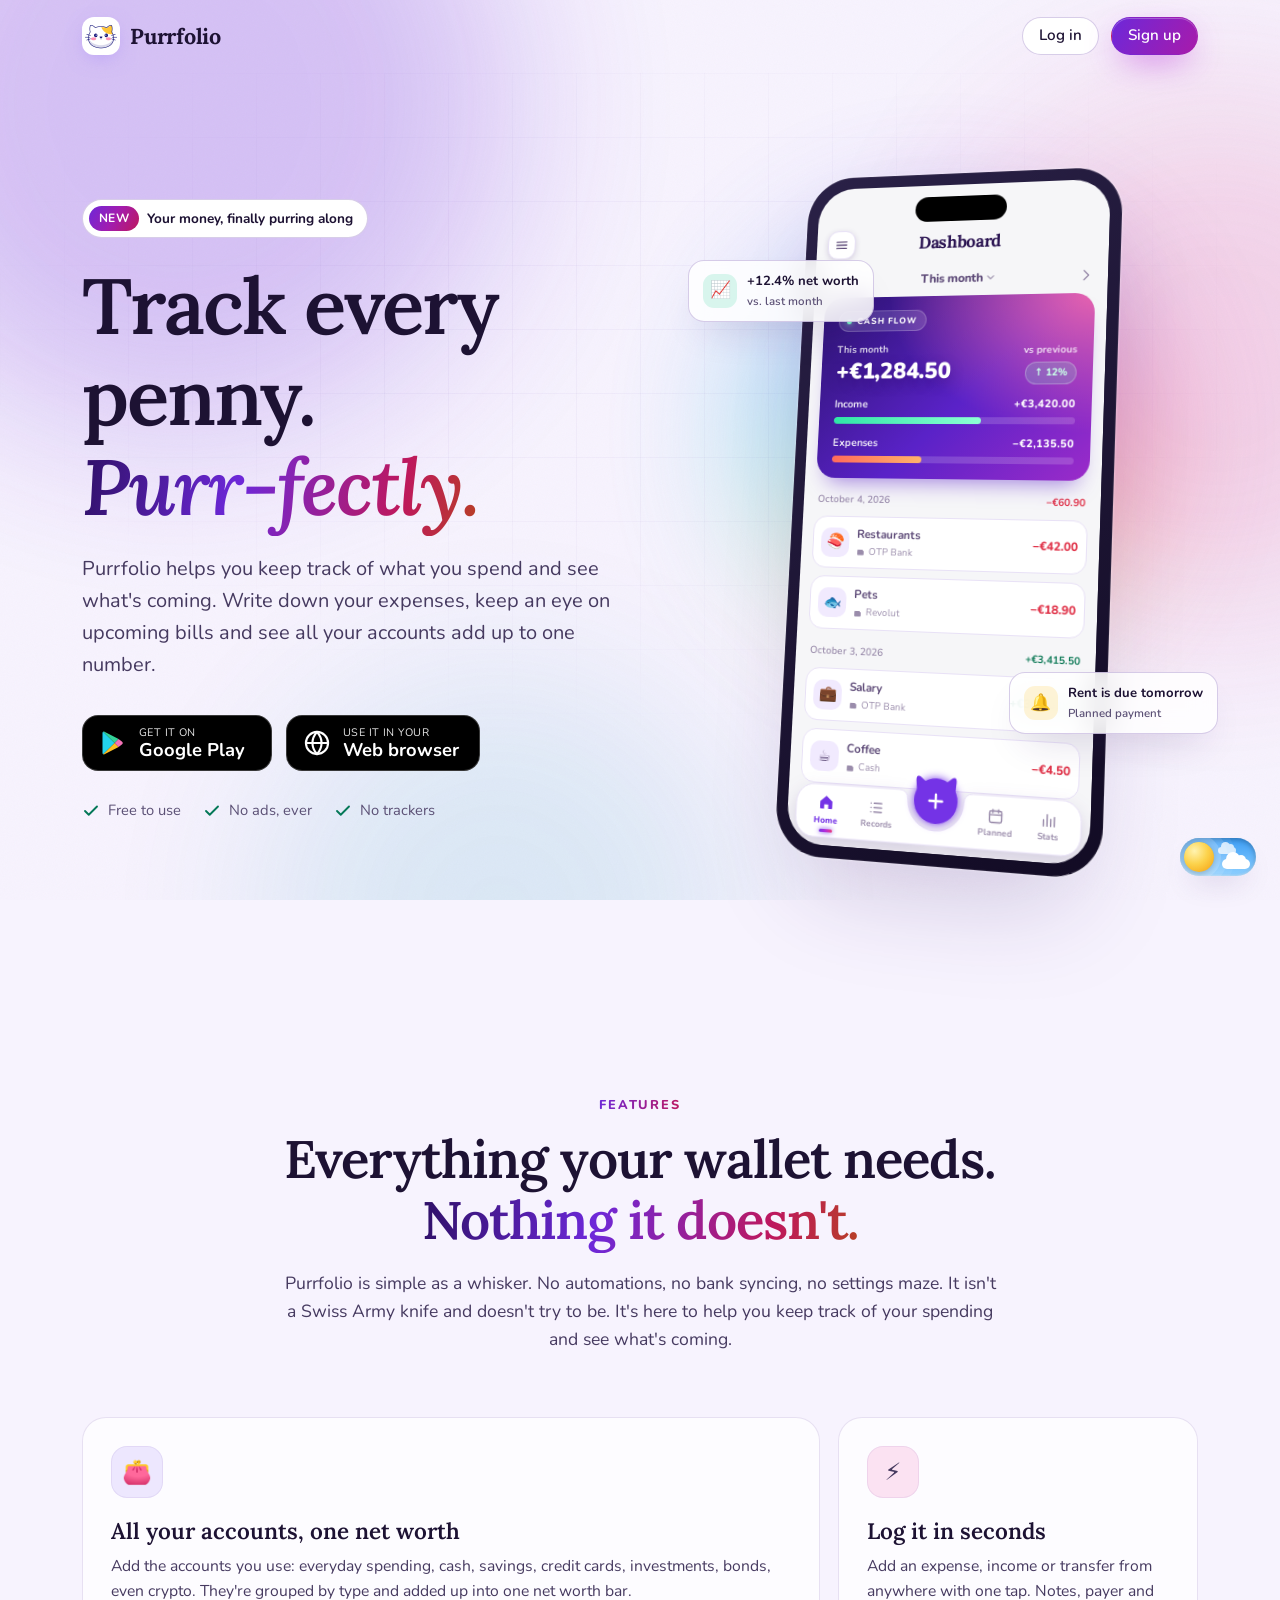
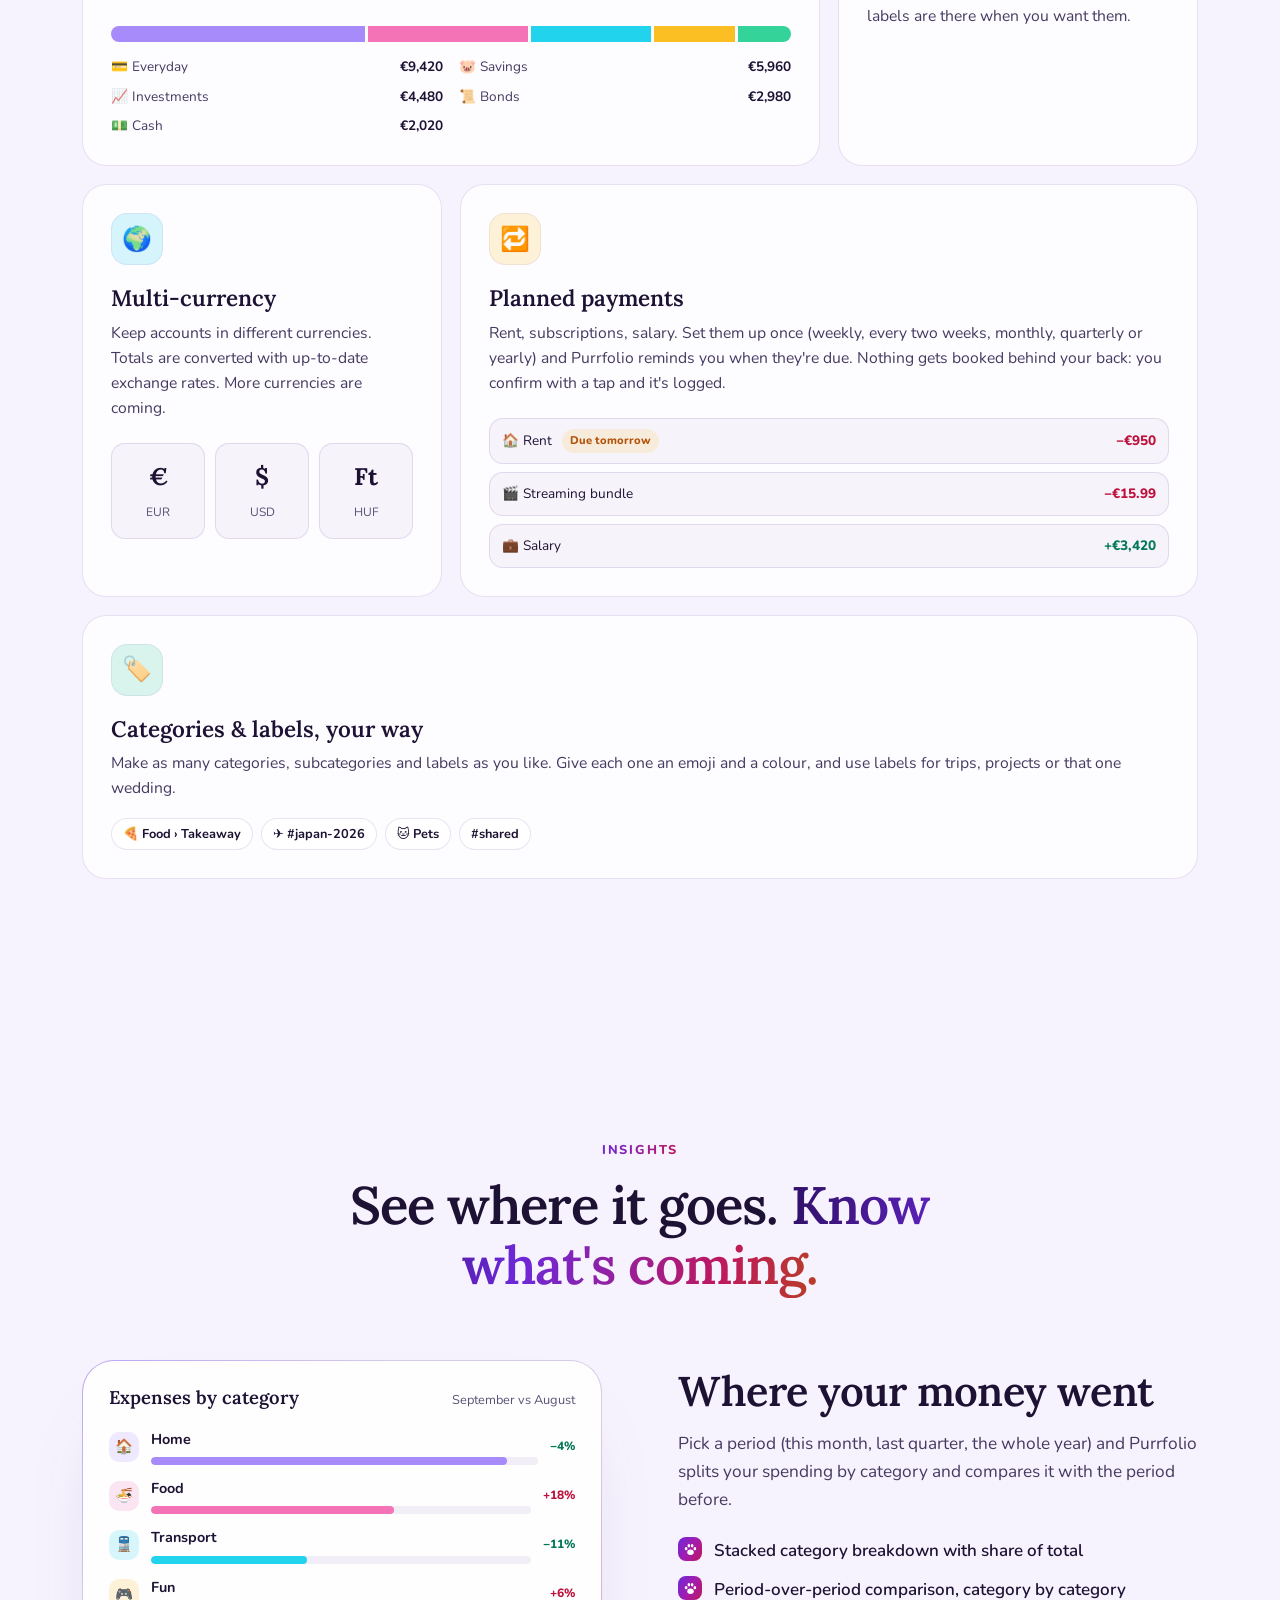
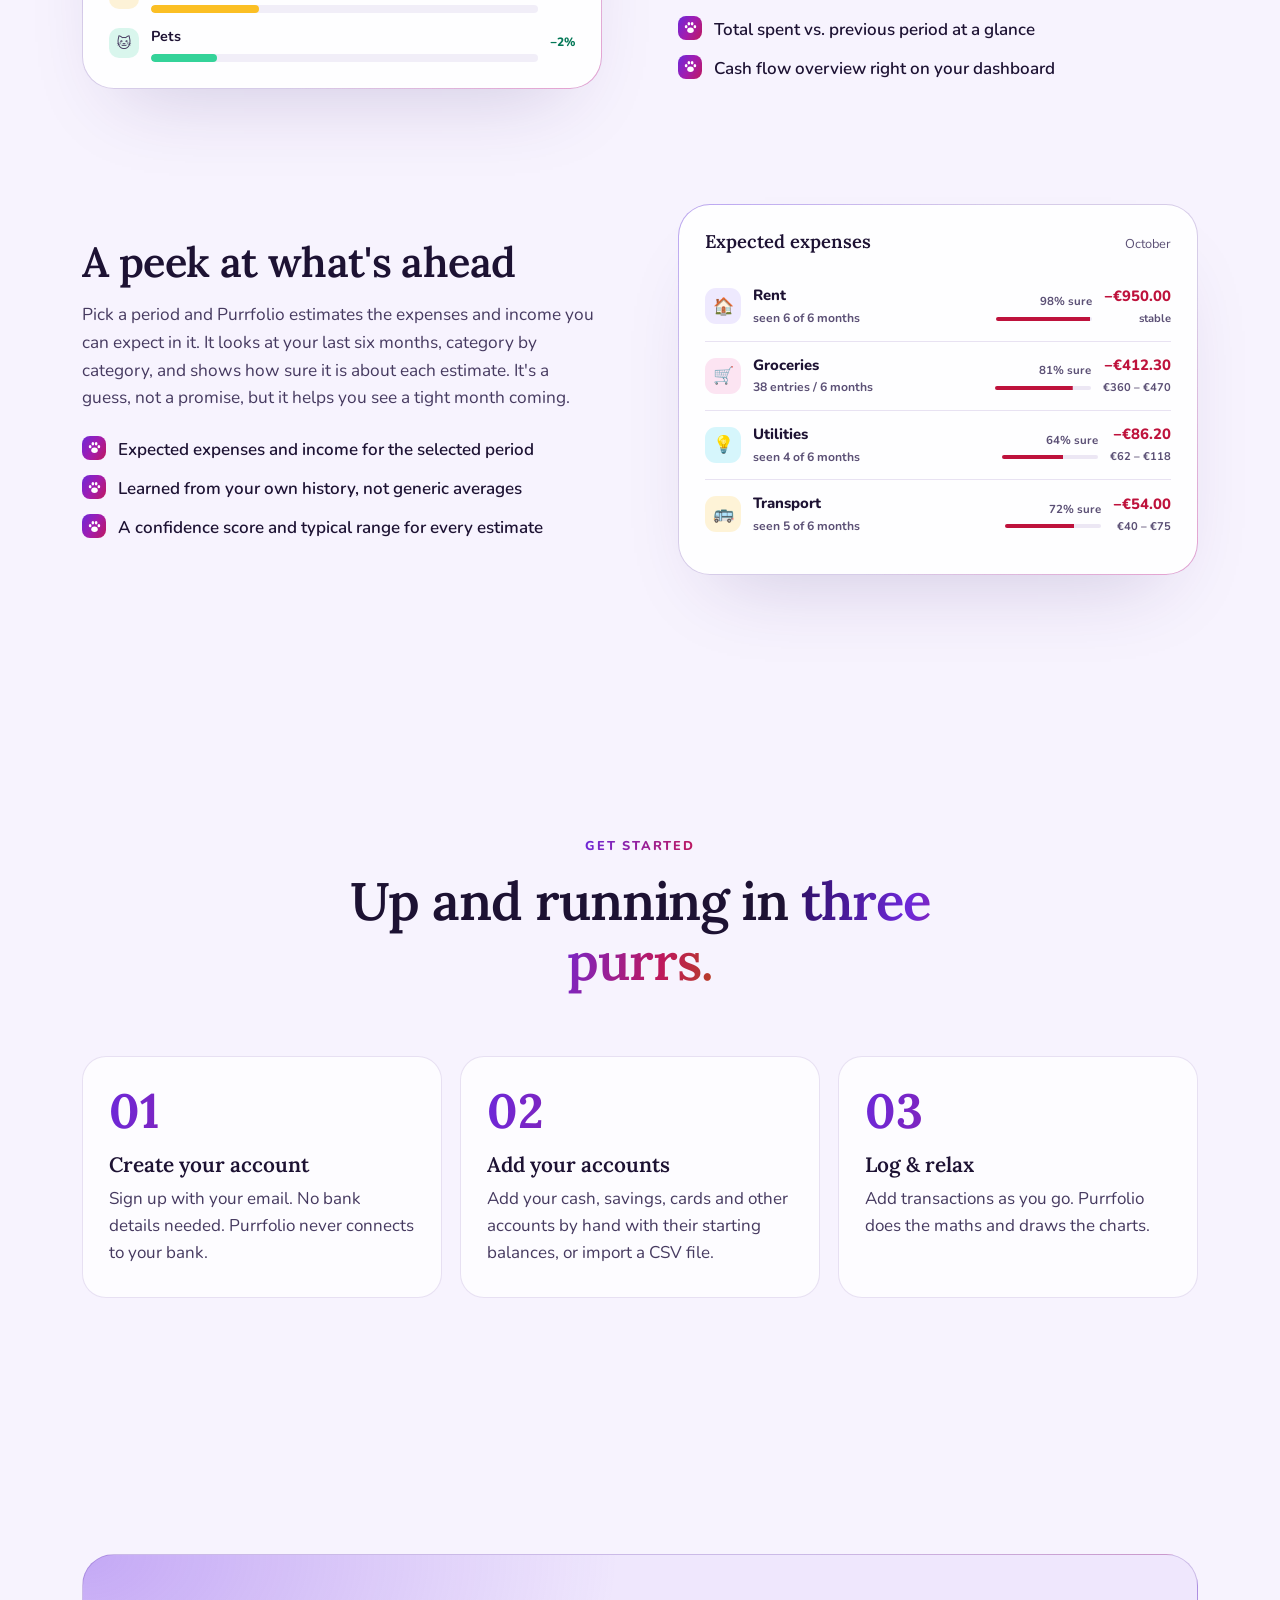
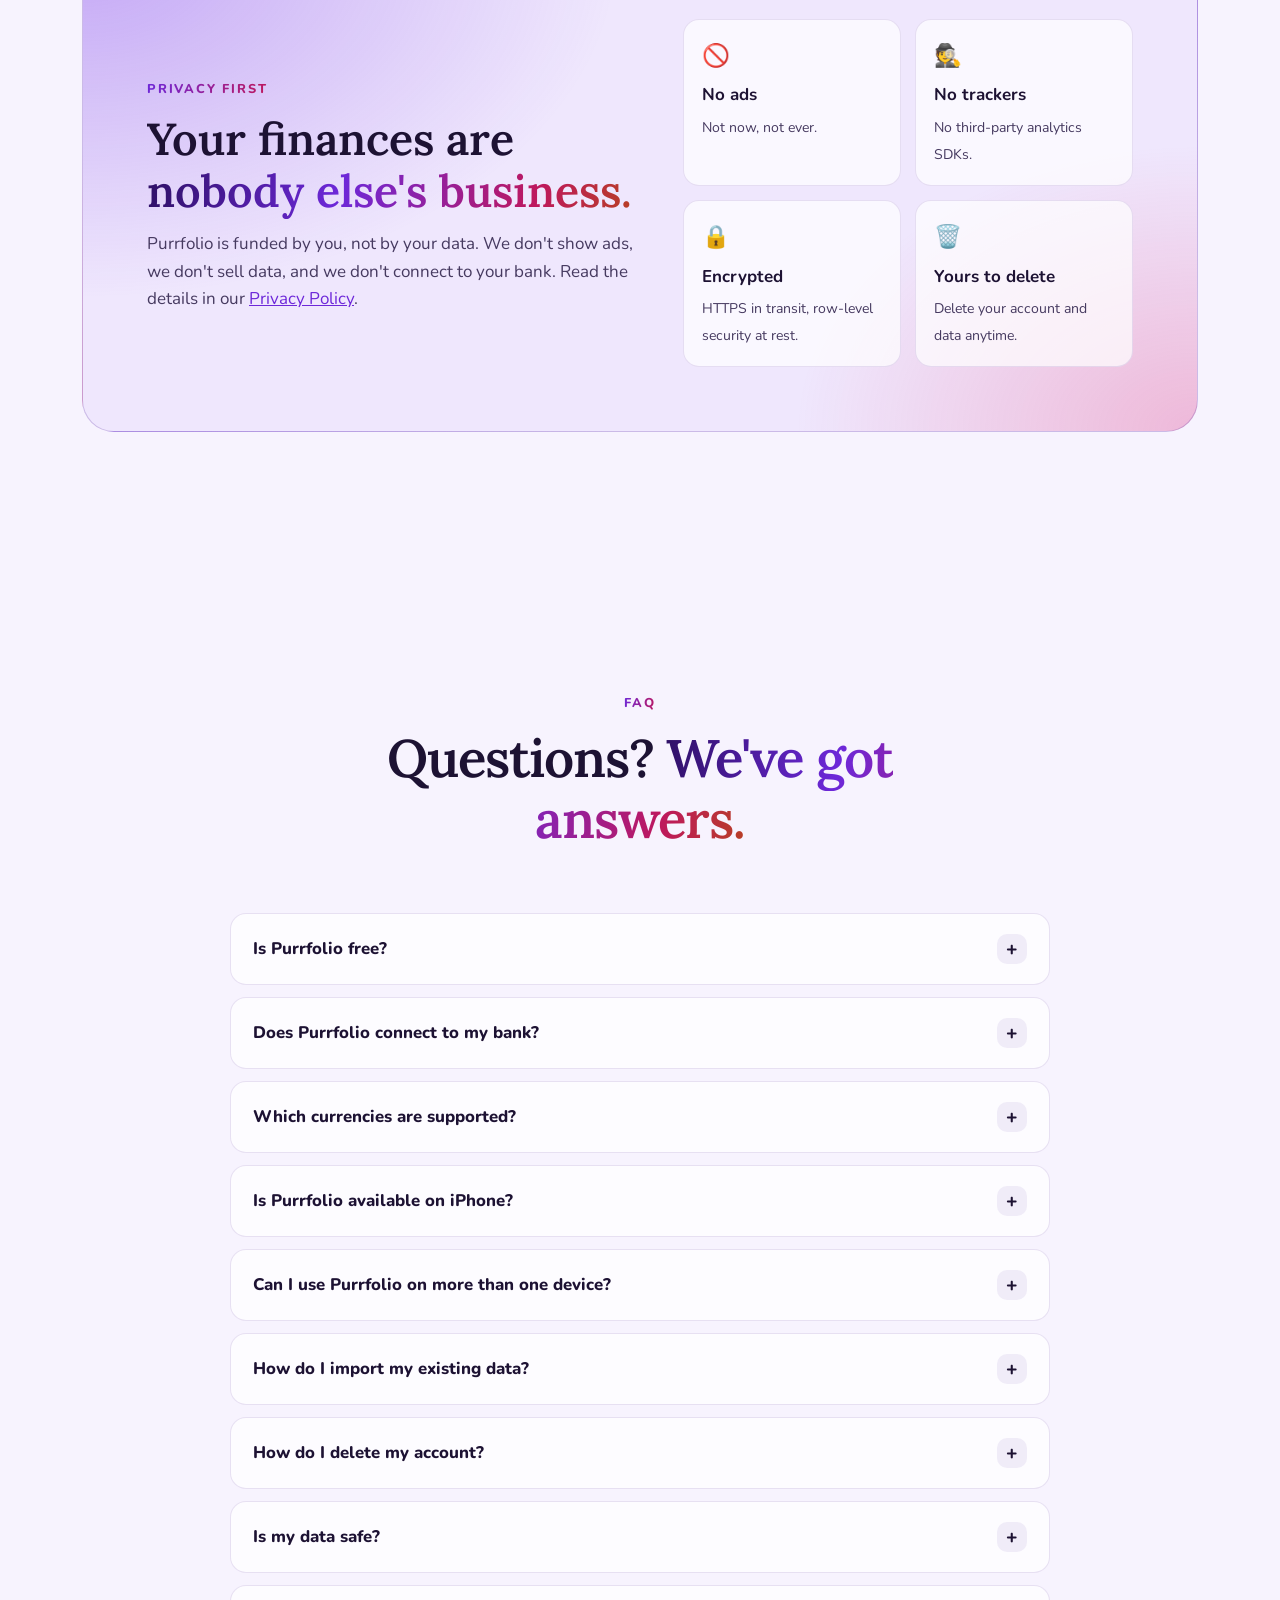
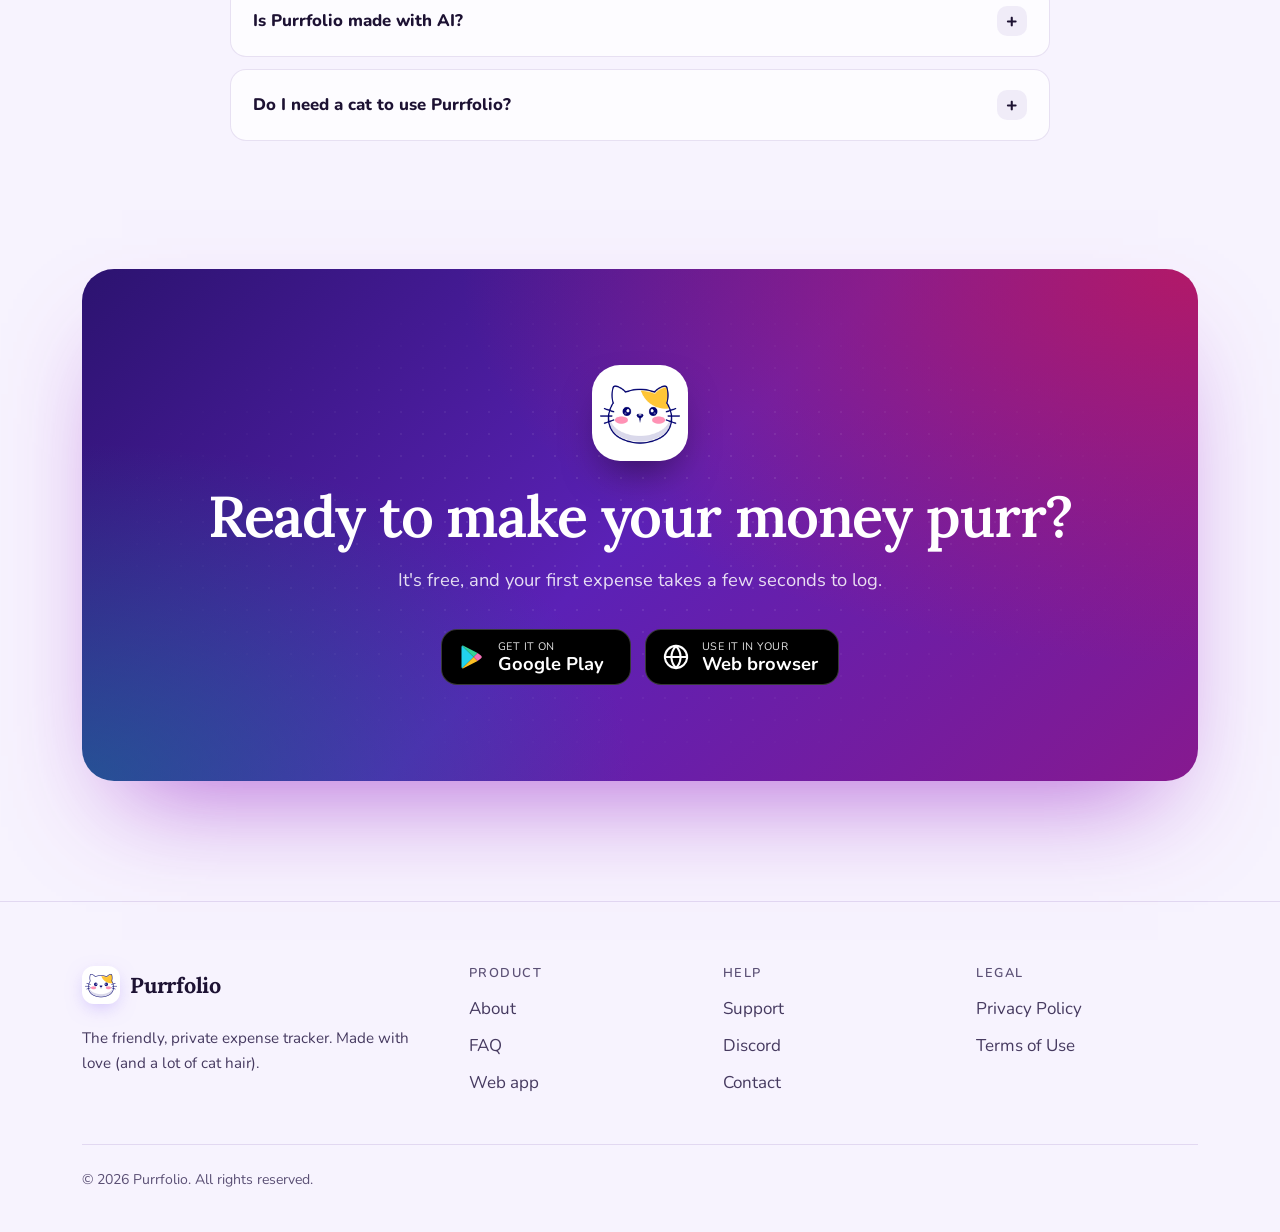
==== index.html @ 06c3b60c "Match Expected expenses header to Expenses by category Co-Authored-By: Claude Sonnet 5.5 <noreply@an" ====
<!doctype html>
<html lang="en" class="no-js">
<head>
  <meta charset="utf-8">
  <meta name="viewport" content="width=device-width, initial-scale=1, viewport-fit=cover">
  <title>Purrfolio: the purr-fectly simple expense tracker</title>
  <meta name="description" content="Purrfolio is a simple, private expense tracker. Write down what you spend, keep an eye on upcoming bills and see your net worth across all your accounts.">
  <meta name="theme-color" content="#0a0614">
  <script>(function(){var t;try{t=localStorage.getItem('theme')}catch(e){}if(t!=='light'&&t!=='dark')t=window.matchMedia&&matchMedia('(prefers-color-scheme: light)').matches?'light':'dark';document.documentElement.setAttribute('data-theme',t)})();</script>
  <link rel="icon" type="image/png" href="assets/logo.png">
  <link rel="apple-touch-icon" href="assets/apple-touch-icon.png">

  <meta property="og:type" content="website">
  <meta property="og:title" content="Purrfolio: the purr-fectly simple expense tracker">
  <meta property="og:description" content="Keep track of your spending and see what's coming. Simple as a whisker.">
  <meta property="og:image" content="assets/logo.png">
  <meta name="twitter:card" content="summary">

  <link rel="preconnect" href="https://fonts.googleapis.com">
  <link rel="preconnect" href="https://fonts.gstatic.com" crossorigin>
  <link href="https://fonts.googleapis.com/css2?family=Lora:ital,wght@0,500;0,600;0,700;1,600&family=Nunito:wght@400;600;700;800;900&display=swap" rel="stylesheet">
  <link rel="stylesheet" href="assets/styles.css">
  <script defer src="assets/main.js"></script>
</head>
<body>
  <a class="skip-link" href="#main">Skip to content</a>
  <div class="aurora" aria-hidden="true"><span></span><span></span><span></span></div>
  <div class="grain" aria-hidden="true"></div>

  <header class="nav">
    <nav class="container nav-inner" aria-label="Main">
      <a class="brand" href="./">
        <img src="assets/logo.png" alt="" width="38" height="38">
        <span>Purrfolio</span>
      </a>
      <button class="nav-toggle" type="button" aria-controls="nav-links" aria-expanded="false" aria-label="Open menu">
        <svg viewBox="0 0 24 24" fill="none" stroke="currentColor" stroke-width="2" stroke-linecap="round"><path d="M4 7h16M4 12h16M4 17h16"/></svg>
      </button>
      <ul class="nav-links" id="nav-links">
        <li><a class="btn btn-ghost btn-sm" href="https://my.purrfolio.app/login">Log in</a></li>
        <li><a class="btn btn-primary btn-sm" href="https://my.purrfolio.app/signup">Sign up</a></li>
      </ul>
    </nav>
  </header>

  <main id="main">
    <!-- ============ HERO ============ -->
    <section class="hero">
      <div class="grid-lines" aria-hidden="true"></div>
      <div class="container hero-grid">
        <div class="reveal">
          <span class="eyebrow"><span class="pill">New</span> Your money, finally purring along</span>
          <h1>Track every penny.<br><em class="gradient-text">Purr-fectly.</em></h1>
          <p class="hero-lead">Purrfolio helps you keep track of what you spend and see what's coming. Write down your expenses, keep an eye on upcoming bills and see all your accounts add up to one number.</p>
          <div class="hero-ctas" id="download">
            <a class="store-btn" href="#download" aria-label="Get it on Google Play">
              <svg viewBox="0 0 24 24" aria-hidden="true"><path fill="#22d3ee" d="M3.6 2.3 13.4 12l-9.8 9.7c-.4-.2-.6-.6-.6-1.1V3.4c0-.5.2-.9.6-1.1z"/><path fill="#34d399" d="M16.8 8.6 13.4 12 3.6 2.3c.1 0 .2-.1.3-.1.3 0 .5.1.8.2l12.1 6.2z"/><path fill="#fbbf24" d="m16.8 15.4-12.1 6.2c-.3.1-.5.2-.8.2-.1 0-.2 0-.3-.1L13.4 12l3.4 3.4z"/><path fill="#f472b6" d="M20.4 12c0 .5-.3 1-.8 1.3l-2.8 2.1L13.4 12l3.4-3.4 2.8 2.1c.5.3.8.8.8 1.3z"/></svg>
              <span><small>GET IT ON</small><strong>Google Play</strong></span>
            </a>
            <a class="store-btn" href="https://my.purrfolio.app" aria-label="Open the Purrfolio web app">
              <svg viewBox="0 0 24 24" fill="none" stroke="currentColor" stroke-width="1.8" stroke-linecap="round" stroke-linejoin="round" aria-hidden="true"><circle cx="12" cy="12" r="9.5"/><path d="M2.5 12h19M12 2.5c2.6 2.8 3.9 6 3.9 9.5s-1.3 6.7-3.9 9.5c-2.6-2.8-3.9-6-3.9-9.5s1.3-6.7 3.9-9.5z"/></svg>
              <span><small>USE IT IN YOUR</small><strong>Web browser</strong></span>
            </a>
          </div>
          <div class="hero-meta">
            <span><svg viewBox="0 0 24 24" fill="none" stroke="currentColor" stroke-width="2.5" stroke-linecap="round" stroke-linejoin="round"><path d="M20 6 9 17l-5-5"/></svg>Free to use</span>
            <span><svg viewBox="0 0 24 24" fill="none" stroke="currentColor" stroke-width="2.5" stroke-linecap="round" stroke-linejoin="round"><path d="M20 6 9 17l-5-5"/></svg>No ads, ever</span>
            <span><svg viewBox="0 0 24 24" fill="none" stroke="currentColor" stroke-width="2.5" stroke-linecap="round" stroke-linejoin="round"><path d="M20 6 9 17l-5-5"/></svg>No trackers</span>
          </div>
        </div>

        <div class="phone-stage reveal" style="--d:.15s" aria-hidden="true">
          <div class="phone-glow"></div>

          <div class="float-badge one" style="--bg-c: rgba(52, 211, 153, 0.18)">
            <span class="ico" style="--bg-c: rgba(52, 211, 153, 0.18)">📈</span>
            <span>+12.4% net worth<small>vs. last month</small></span>
          </div>
          <div class="float-badge two">
            <span class="ico" style="--bg-c: rgba(251, 191, 36, 0.18)">🔔</span>
            <span>Rent is due tomorrow<small>Planned payment</small></span>
          </div>

          <div class="phone">
            <div class="phone-screen app">
              <div class="phone-notch"></div>

              <div class="app-bar">
                <span class="app-icon-btn"><svg viewBox="0 0 24 24"><path d="M4 7h16M4 12h16M4 17h16"/></svg></span>
                <h4>Dashboard</h4>
                <span class="app-bar-side"></span>
              </div>

              <div class="app-scroll">
                <div class="app-period">
                  <svg viewBox="0 0 24 24"><path d="M15 5l-7 7 7 7"/></svg>
                  <b>This month <svg viewBox="0 0 24 24"><path d="M6 9l6 6 6-6"/></svg></b>
                  <svg viewBox="0 0 24 24"><path d="M9 5l7 7-7 7"/></svg>
                </div>

                <div class="app-cashflow">
                  <span class="cf-pill"><i></i>Cash Flow</span>
                  <div class="cf-top">
                    <div>
                      <small>This month</small>
                      <strong>+€1,284.50</strong>
                    </div>
                    <div class="cf-vs">
                      <small>vs previous</small>
                      <span>↑ 12%</span>
                    </div>
                  </div>
                  <div class="cf-bar">
                    <div class="cf-row"><span>Income</span><b>+€3,420.00</b></div>
                    <div class="cf-track"><i class="inc" style="--w:62%"></i></div>
                  </div>
                  <div class="cf-bar">
                    <div class="cf-row"><span>Expenses</span><b>−€2,135.50</b></div>
                    <div class="cf-track"><i class="exp" style="--w:38%"></i></div>
                  </div>
                </div>

                <div class="app-day"><span>October 4, 2026</span><b class="neg">−€60.90</b></div>
                <div class="app-tx">
                  <span class="emoji">🍣</span>
                  <span class="meta"><b>Restaurants</b><span><svg viewBox="0 0 24 24"><path d="M3 7a2 2 0 0 1 2-2h13v3h1a2 2 0 0 1 2 2v8a2 2 0 0 1-2 2H5a2 2 0 0 1-2-2z"/></svg>OTP Bank</span></span>
                  <span class="val neg">−€42.00</span>
                </div>
                <div class="app-tx">
                  <span class="emoji">🐟</span>
                  <span class="meta"><b>Pets</b><span><svg viewBox="0 0 24 24"><path d="M3 7a2 2 0 0 1 2-2h13v3h1a2 2 0 0 1 2 2v8a2 2 0 0 1-2 2H5a2 2 0 0 1-2-2z"/></svg>Revolut</span></span>
                  <span class="val neg">−€18.90</span>
                </div>
                <div class="app-day"><span>October 3, 2026</span><b class="pos">+€3,415.50</b></div>
                <div class="app-tx">
                  <span class="emoji">💼</span>
                  <span class="meta"><b>Salary</b><span><svg viewBox="0 0 24 24"><path d="M3 7a2 2 0 0 1 2-2h13v3h1a2 2 0 0 1 2 2v8a2 2 0 0 1-2 2H5a2 2 0 0 1-2-2z"/></svg>OTP Bank</span></span>
                  <span class="val pos">+€3,420.00</span>
                </div>
                <div class="app-tx">
                  <span class="emoji">☕</span>
                  <span class="meta"><b>Coffee</b><span><svg viewBox="0 0 24 24"><path d="M3 7a2 2 0 0 1 2-2h13v3h1a2 2 0 0 1 2 2v8a2 2 0 0 1-2 2H5a2 2 0 0 1-2-2z"/></svg>Cash</span></span>
                  <span class="val neg">−€4.50</span>
                </div>
              </div>

              <div class="app-tabbar">
                <svg class="app-pill"><path/></svg>
                <div class="app-tabs">
                  <span class="tab is-active"><svg viewBox="0 0 24 24" class="fill"><path d="M3 11l9-8 9 8v9a1 1 0 0 1-1 1h-5v-6H9v6H4a1 1 0 0 1-1-1z"/></svg>Home</span>
                  <span class="tab"><svg viewBox="0 0 24 24"><path d="M9 6h11M9 12h11M9 18h11M4.5 6h.01M4.5 12h.01M4.5 18h.01"/></svg>Records</span>
                  <span class="tab-gap"></span>
                  <span class="tab"><svg viewBox="0 0 24 24"><rect x="3.5" y="5" width="17" height="15.5" rx="2.5"/><path d="M3.5 10h17M8 3v4M16 3v4"/></svg>Planned</span>
                  <span class="tab"><svg viewBox="0 0 24 24"><path d="M5 20V12M10 20V5M15 20v-9M20 20V8"/></svg>Stats</span>
                </div>
                <div class="app-fab-wrap">
                  <svg class="app-ears" viewBox="0 0 56 26"><path d="M 2 26 L 9 9 Q 13 1 17 9 L 24 26 Z" transform="rotate(-28, 13, 26)"/><path d="M 32 26 L 39 9 Q 43 1 47 9 L 54 26 Z" transform="rotate(28, 43, 26)"/></svg>
                  <span class="app-fab"><svg viewBox="0 0 24 24"><path d="M12 5v14M5 12h14"/></svg></span>
                </div>
              </div>
            </div>
          </div>
        </div>
      </div>
    </section>

    <!-- ============ FEATURES ============ -->
    <section class="section" id="features">
      <div class="container">
        <div class="section-head reveal">
          <span class="kicker">Features</span>
          <h2>Everything your wallet needs. <span class="gradient-text">Nothing it doesn't.</span></h2>
          <p>Purrfolio is simple as a whisker. No automations, no bank syncing, no settings maze. It isn't a Swiss Army knife and doesn't try to be. It's here to help you keep track of your spending and see what's coming.</p>
        </div>

        <div class="bento">
          <article class="tile wide reveal">
            <div class="tile-icon" style="--bg-c: rgba(167,139,250,.18)">👛</div>
            <h3>All your accounts, one net worth</h3>
            <p>Add the accounts you use: everyday spending, cash, savings, credit cards, investments, bonds, even crypto. They're grouped by type and added up into one net worth bar.</p>
            <div class="tile-visual">
              <div class="net-bar">
                <i style="flex:38;background:#a78bfa"></i>
                <i style="flex:24;background:#f472b6"></i>
                <i style="flex:18;background:#22d3ee"></i>
                <i style="flex:12;background:#fbbf24"></i>
                <i style="flex:8;background:#34d399"></i>
              </div>
              <div class="accounts-legend">
                <span>💳 Everyday <b>€9,420</b></span>
                <span>🐷 Savings <b>€5,960</b></span>
                <span>📈 Investments <b>€4,480</b></span>
                <span>📜 Bonds <b>€2,980</b></span>
                <span>💵 Cash <b>€2,020</b></span>
              </div>
            </div>
          </article>

          <article class="tile sm-half reveal" style="--d:.08s">
            <div class="tile-icon" style="--bg-c: rgba(244,114,182,.18)">⚡</div>
            <h3>Log it in seconds</h3>
            <p>Add an expense, income or transfer from anywhere with one tap. Notes, payer and labels are there when you want them.</p>
          </article>

          <article class="tile sm-half reveal">
            <div class="tile-icon" style="--bg-c: rgba(34,211,238,.18)">🌍</div>
            <h3>Multi-currency</h3>
            <p>Keep accounts in different currencies. Totals are converted with up-to-date exchange rates. More currencies are coming.</p>
            <div class="tile-visual fx">
              <div><b>€</b><span>EUR</span></div>
              <div><b>$</b><span>USD</span></div>
              <div><b>Ft</b><span>HUF</span></div>
            </div>
          </article>

          <article class="tile wide reveal" style="--d:.08s">
            <div class="tile-icon" style="--bg-c: rgba(251,191,36,.18)">🔁</div>
            <h3>Planned payments</h3>
            <p>Rent, subscriptions, salary. Set them up once (weekly, every two weeks, monthly, quarterly or yearly) and Purrfolio reminds you when they're due. Nothing gets booked behind your back: you confirm with a tap and it's logged.</p>
            <div class="tile-visual recurring-list">
              <div>🏠 Rent <span class="due">Due tomorrow</span><b class="val neg">−€950</b></div>
              <div>🎬 Streaming bundle <b class="val neg">−€15.99</b></div>
              <div>💼 Salary <b class="val pos">+€3,420</b></div>
            </div>
          </article>

          <article class="tile full reveal">
            <div class="tile-icon" style="--bg-c: rgba(52,211,153,.18)">🏷️</div>
            <h3>Categories &amp; labels, your way</h3>
            <p>Make as many categories, subcategories and labels as you like. Give each one an emoji and a colour, and use labels for trips, projects or that one wedding.</p>
            <ul><li>🍕 Food › Takeaway</li><li>✈️ #japan-2026</li><li>🐱 Pets</li><li>#shared</li></ul>
          </article>


        </div>
      </div>
    </section>

    <!-- ============ INSIGHTS ============ -->
    <section class="section" id="insights">
      <div class="container">
        <div class="section-head reveal">
          <span class="kicker">Insights</span>
          <h2>See where it goes. <span class="gradient-text">Know what's coming.</span></h2>
        </div>

        <div class="split">
          <div class="split-media reveal">
            <div class="panel">
              <div class="panel-title"><h4>Expenses by category</h4><span>September vs August</span></div>
              <div class="cat-rows">
                <div class="cat-row">
                  <span class="emoji" style="--bg-c: rgba(167,139,250,.18)">🏠</span>
                  <div><b>Home</b><div class="track"><i style="--c:#a78bfa;--w:92%"></i></div></div>
                  <span class="delta val pos">−4%</span>
                </div>
                <div class="cat-row">
                  <span class="emoji" style="--bg-c: rgba(244,114,182,.18)">🍜</span>
                  <div><b>Food</b><div class="track"><i style="--c:#f472b6;--w:64%"></i></div></div>
                  <span class="delta val neg">+18%</span>
                </div>
                <div class="cat-row">
                  <span class="emoji" style="--bg-c: rgba(34,211,238,.18)">🚆</span>
                  <div><b>Transport</b><div class="track"><i style="--c:#22d3ee;--w:41%"></i></div></div>
                  <span class="delta val pos">−11%</span>
                </div>
                <div class="cat-row">
                  <span class="emoji" style="--bg-c: rgba(251,191,36,.18)">🎮</span>
                  <div><b>Fun</b><div class="track"><i style="--c:#fbbf24;--w:28%"></i></div></div>
                  <span class="delta val neg">+6%</span>
                </div>
                <div class="cat-row">
                  <span class="emoji" style="--bg-c: rgba(52,211,153,.18)">🐱</span>
                  <div><b>Pets</b><div class="track"><i style="--c:#34d399;--w:17%"></i></div></div>
                  <span class="delta val pos">−2%</span>
                </div>
              </div>
            </div>
          </div>
          <div class="reveal" style="--d:.1s">
            <h3>Where your money went</h3>
            <p>Pick a period (this month, last quarter, the whole year) and Purrfolio splits your spending by category and compares it with the period before.</p>
            <ul class="checks">
              <li>Stacked category breakdown with share of total</li>
              <li>Period-over-period comparison, category by category</li>
              <li>Total spent vs. previous period at a glance</li>
              <li>Cash flow overview right on your dashboard</li>
            </ul>
          </div>
        </div>

        <div class="split reverse">
          <div class="split-media reveal">
            <div class="predict-stack">
              <div class="panel predict-panel">
                <div class="panel-title"><h4>Expected expenses</h4><span>October</span></div>
                <div class="predict-row">
                  <span class="emoji" style="--bg-c: rgba(167,139,250,.18)">🏠</span>
                  <div class="main"><b>Rent</b><span>seen 6 of 6 months</span></div>
                  <div class="conf"><span>98% sure</span><i style="--w:98%"></i></div>
                  <div class="amt"><b class="val neg">−€950.00</b><span>stable</span></div>
                </div>
                <div class="predict-row">
                  <span class="emoji" style="--bg-c: rgba(244,114,182,.18)">🛒</span>
                  <div class="main"><b>Groceries</b><span>38 entries / 6 months</span></div>
                  <div class="conf"><span>81% sure</span><i style="--w:81%"></i></div>
                  <div class="amt"><b class="val neg">−€412.30</b><span>€360 – €470</span></div>
                </div>
                <div class="predict-row">
                  <span class="emoji" style="--bg-c: rgba(34,211,238,.18)">💡</span>
                  <div class="main"><b>Utilities</b><span>seen 4 of 6 months</span></div>
                  <div class="conf"><span>64% sure</span><i style="--w:64%"></i></div>
                  <div class="amt"><b class="val neg">−€86.20</b><span>€62 – €118</span></div>
                </div>
                <div class="predict-row">
                  <span class="emoji" style="--bg-c: rgba(251,191,36,.18)">🚌</span>
                  <div class="main"><b>Transport</b><span>seen 5 of 6 months</span></div>
                  <div class="conf"><span>72% sure</span><i style="--w:72%"></i></div>
                  <div class="amt"><b class="val neg">−€54.00</b><span>€40 – €75</span></div>
                </div>
              </div>
            </div>
          </div>
          <div class="reveal" style="--d:.1s">
            <h3>A peek at what's ahead</h3>
            <p>Pick a period and Purrfolio estimates the expenses and income you can expect in it. It looks at your last six months, category by category, and shows how sure it is about each estimate. It's a guess, not a promise, but it helps you see a tight month coming.</p>
            <ul class="checks">
              <li>Expected expenses and income for the selected period</li>
              <li>Learned from your own history, not generic averages</li>
              <li>A confidence score and typical range for every estimate</li>
            </ul>
          </div>
        </div>
      </div>
    </section>

    <!-- ============ HOW IT WORKS ============ -->
    <section class="section">
      <div class="container">
        <div class="section-head reveal">
          <span class="kicker">Get started</span>
          <h2>Up and running in <span class="gradient-text">three purrs.</span></h2>
        </div>
        <div class="steps">
          <div class="step reveal"><h3>Create your account</h3><p>Sign up with your email. No bank details needed. Purrfolio never connects to your bank.</p></div>
          <div class="step reveal" style="--d:.08s"><h3>Add your accounts</h3><p>Add your cash, savings, cards and other accounts by hand with their starting balances, or import a CSV file.</p></div>
          <div class="step reveal" style="--d:.16s"><h3>Log &amp; relax</h3><p>Add transactions as you go. Purrfolio does the maths and draws the charts.</p></div>
        </div>
      </div>
    </section>

    <!-- ============ PRIVACY ============ -->
    <section class="section" id="privacy">
      <div class="container">
        <div class="privacy-band reveal">
          <div>
            <span class="kicker">Privacy first</span>
            <h2>Your finances are <span class="gradient-text">nobody else's business.</span></h2>
            <p>Purrfolio is funded by you, not by your data. We don't show ads, we don't sell data, and we don't connect to your bank. Read the details in our <a href="privacy.html" style="color:var(--violet)">Privacy Policy</a>.</p>
          </div>
          <div class="privacy-points">
            <div><span class="ico">🚫</span><b>No ads</b><span>Not now, not ever.</span></div>
            <div><span class="ico">🕵️</span><b>No trackers</b><span>No third-party analytics SDKs.</span></div>
            <div><span class="ico">🔒</span><b>Encrypted</b><span>HTTPS in transit, row-level security at rest.</span></div>
            <div><span class="ico">🗑️</span><b>Yours to delete</b><span>Delete your account and data anytime.</span></div>
          </div>
        </div>
      </div>
    </section>

    <!-- ============ FAQ ============ -->
    <section class="section" id="faq">
      <div class="container">
        <div class="section-head reveal">
          <span class="kicker">FAQ</span>
          <h2>Questions? <span class="gradient-text">We've got answers.</span></h2>
        </div>
        <div class="faq reveal">
          <details>
            <summary>Is Purrfolio free?</summary>
            <p>Yes. Purrfolio is free to use, with no subscriptions and no paid features. If you'd like to support it, you can leave a tip. A tip is just a thank-you: it doesn't unlock anything or add extra features.</p>
          </details>
          <details>
            <summary>Does Purrfolio connect to my bank?</summary>
            <p>No, and it never will. Connecting to banks brings real security risks, and Purrfolio is a hobby project built by one person, so bank connections are deliberately left out. You add transactions yourself or import a CSV file you've exported, so you decide what goes in. <a href="about.html" style="color:var(--violet)">More about Purrfolio</a>.</p>
          </details>
          <details>
            <summary>Which currencies are supported?</summary>
            <p>Accounts can currently be held in Euro (EUR), US Dollar (USD) and Hungarian Forint (HUF). Totals are converted using up-to-date reference exchange rates. More currencies are on the way.</p>
          </details>
          <details>
            <summary>Is Purrfolio available on iPhone?</summary>
            <p>Not at the moment. Purrfolio is built by one person, and there isn't capacity to build and maintain an iOS app right now. On an iPhone or iPad you can still use the <a href="https://my.purrfolio.app" style="color:var(--violet)">web app</a> in your browser.</p>
          </details>
          <details>
            <summary>Can I use Purrfolio on more than one device?</summary>
            <p>Yes. Your data is securely synced to your account, so you can sign in on your phone or in any browser at <a href="https://my.purrfolio.app" style="color:var(--violet)">my.purrfolio.app</a> and see the same numbers everywhere.</p>
          </details>
          <details>
            <summary>How do I import my existing data?</summary>
            <p>Export your transactions from your bank or previous app as a CSV file, then open <strong>Settings → Import</strong>. Purrfolio detects the format, lets you map columns to accounts, categories and labels, and previews everything before importing.</p>
          </details>
          <details>
            <summary>How do I delete my account?</summary>
            <p>You can delete your account and all associated data at any time, right in the app: open your <strong>profile settings</strong>, tap <strong>Delete account</strong> and confirm. Can't access the app? See our <a href="delete-account.html" style="color:var(--violet)">account deletion page</a> for step-by-step instructions.</p>
          </details>
          <details>
            <summary>Is my data safe?</summary>
            <p>All traffic is encrypted with HTTPS, and our database enforces row-level security so each user can only ever access their own records. We never sell or share your data for advertising.</p>
          </details>
          <details>
            <summary>Is Purrfolio made with AI?</summary>
            <p>Purrfolio is built by one person, and I use AI tools to help me write the code. That's how one person can run a project like this. Every change goes through me before it ships. Your data is never exposed to AI: your records, accounts, email address and everything else you store in Purrfolio are not sent to any AI service, and they never will be. Read more <a href="about.html" style="color:var(--violet)">about how Purrfolio is made</a>.</p>
          </details>
          <details>
            <summary>Do I need a cat to use Purrfolio?</summary>
            <p>Not at all. Purrfolio works just as well for dog people, plant people and people people. Fair warning, though: if you do have a cat, it will probably sit on your keyboard while you log expenses.</p>
          </details>
        </div>
      </div>
    </section>

    <!-- ============ CTA ============ -->
    <section class="container">
      <div class="cta reveal">
        <img class="cat" src="assets/logo.png" alt="Purrfolio cat logo" width="96" height="96">
        <h2>Ready to make your money purr?</h2>
        <p>It's free, and your first expense takes a few seconds to log.</p>
        <div class="hero-ctas">
          <a class="store-btn" href="#download" aria-label="Get it on Google Play">
            <svg viewBox="0 0 24 24" aria-hidden="true"><path fill="#22d3ee" d="M3.6 2.3 13.4 12l-9.8 9.7c-.4-.2-.6-.6-.6-1.1V3.4c0-.5.2-.9.6-1.1z"/><path fill="#34d399" d="M16.8 8.6 13.4 12 3.6 2.3c.1 0 .2-.1.3-.1.3 0 .5.1.8.2l12.1 6.2z"/><path fill="#fbbf24" d="m16.8 15.4-12.1 6.2c-.3.1-.5.2-.8.2-.1 0-.2 0-.3-.1L13.4 12l3.4 3.4z"/><path fill="#f472b6" d="M20.4 12c0 .5-.3 1-.8 1.3l-2.8 2.1L13.4 12l3.4-3.4 2.8 2.1c.5.3.8.8.8 1.3z"/></svg>
            <span><small>GET IT ON</small><strong>Google Play</strong></span>
          </a>
            <a class="store-btn" href="https://my.purrfolio.app" aria-label="Open the Purrfolio web app">
              <svg viewBox="0 0 24 24" fill="none" stroke="currentColor" stroke-width="1.8" stroke-linecap="round" stroke-linejoin="round" aria-hidden="true"><circle cx="12" cy="12" r="9.5"/><path d="M2.5 12h19M12 2.5c2.6 2.8 3.9 6 3.9 9.5s-1.3 6.7-3.9 9.5c-2.6-2.8-3.9-6-3.9-9.5s1.3-6.7 3.9-9.5z"/></svg>
              <span><small>USE IT IN YOUR</small><strong>Web browser</strong></span>
            </a>
        </div>
      </div>
    </section>
  </main>

  <footer class="footer">
    <div class="container">
      <div class="footer-grid">
        <div>
          <a class="brand" href="./"><img src="assets/logo.png" alt="" width="38" height="38"><span>Purrfolio</span></a>
          <p class="footer-blurb">The friendly, private expense tracker. Made with love (and a lot of cat hair).</p>
        </div>
        <div>
          <h4>Product</h4>
          <ul>
            <li><a href="about.html">About</a></li>
            <li><a href="./#faq">FAQ</a></li>
            <li><a href="https://my.purrfolio.app">Web app</a></li>
          </ul>
        </div>
        <div>
          <h4>Help</h4>
          <ul>
            <li><a href="support.html">Support</a></li>
            <li><a href="https://discord.gg/PWwK8bvvQa">Discord</a></li>
            <li><a href="mailto:purrfolioapp@proton.me">Contact</a></li>
          </ul>
        </div>
        <div>
          <h4>Legal</h4>
          <ul>
            <li><a href="privacy.html">Privacy Policy</a></li>
            <li><a href="terms.html">Terms of Use</a></li>
          </ul>
        </div>
      </div>
      <div class="footer-bottom">
        <span>© <span id="year">2026</span> Purrfolio. All rights reserved.</span>
      </div>
    </div>
  </footer>
</body>
</html>
---- assets/styles.css ----
/* ==========================================================================
   Purrfolio landing site
   Tokens mirror the Purrfolio app (violet → magenta → pink brand gradient,
   Lora display + Nunito body).
   ========================================================================== */

/* Colour tokens. Dark is the default. */
:root {
  --bg: #0a0614;
  --bg-2: #120b24;
  --surface: rgba(255, 255, 255, 0.04);
  --surface-strong: rgba(255, 255, 255, 0.07);
  --border: rgba(255, 255, 255, 0.09);
  --border-strong: rgba(255, 255, 255, 0.16);

  --text: #f3eefe;
  --text-soft: #c9bfe0;
  --text-muted: #b3a9c9;

  --violet: #a78bfa;
  --violet-deep: #7433e6;
  --magenta: #b62ad9;
  --pink: #f472b6;
  --cyan: #22d3ee;
  --amber: #fbbf24;
  --green: #34d399;
  --red: #fb7185;

  --overlay: 255, 255, 255;
  --nav-bg: rgba(10, 6, 20, 0.72);
  --menu-bg: rgba(18, 11, 36, 0.96);
  --glass: rgba(22, 15, 40, 0.78);
  --prose-bg: rgba(18, 11, 36, 0.7);
  --inset: rgba(0, 0, 0, 0.35);
  --inset-soft: rgba(0, 0, 0, 0.25);
  --card-bg: linear-gradient(180deg, rgba(255,255,255,0.055), rgba(255,255,255,0.02));
  --panel-bg: linear-gradient(180deg, rgba(255,255,255,0.07), rgba(255,255,255,0.025));
  --shadow: rgba(0, 0, 0, 0.8);
  --aurora-opacity: 1;
  --grain-opacity: 0.06;

  /* Purrfolio app palette (mirrors the app's lib/theme.ts) for the phone preview */
  --app-bg: #0c0b10;
  --app-surface: #140e24;
  --app-border: #2c2346;
  --app-text: #f4efff;
  --app-heading: #ffffff;
  --app-muted: #b3a7d0;
  --app-accent: #a78bfa;
  --app-accent-light: #251a45;
  --app-income: #4ef0a8;
  --app-expense: #ff6b7d;
  --app-tabbar: #1a1330;
  --app-shadow: rgba(0, 0, 0, 0.5);
  --app-gradient: linear-gradient(90deg, #7c4dff, #c026d3, #f43f75);

  --gradient: linear-gradient(120deg, #6d28d9 0%, #a21caf 50%, #be185d 100%);
  --gradient-text: linear-gradient(100deg, #ffffff 0%, #d8c8ff 35%, #f9a8d4 75%, #fbbf24 110%);
  --gradient-card:
    radial-gradient(120% 140% at 100% 0%, rgba(190, 24, 93, 0.85) 0%, transparent 55%),
    radial-gradient(90% 120% at 0% 100%, rgba(14, 116, 144, 0.6) 0%, transparent 55%),
    linear-gradient(135deg, #2c1370 0%, #5b21b6 50%, #86198f 100%);
  --gradient-soft-text: linear-gradient(100deg, #c4b5fd, #f9a8d4);

  color-scheme: dark;
}

:root[data-theme="light"] {
  --bg: #f7f3fe;
  --bg-2: #efe7fd;
  --surface: rgba(255, 255, 255, 0.7);
  --surface-strong: #ffffff;
  --border: rgba(76, 29, 149, 0.12);
  --border-strong: rgba(76, 29, 149, 0.22);

  --text: #1d1233;
  --text-soft: #463a60;
  --text-muted: #5b5075;

  --violet: #6d28d9;
  --violet-deep: #6d28d9;
  --magenta: #a21caf;
  --pink: #be185d;
  --cyan: #0e7490;
  --amber: #b45309;
  --green: #047857;
  --red: #be123c;

  --overlay: 76, 29, 149;
  --nav-bg: rgba(247, 243, 254, 0.8);
  --menu-bg: rgba(255, 255, 255, 0.97);
  --glass: rgba(255, 255, 255, 0.85);
  --prose-bg: rgba(255, 255, 255, 0.8);
  --inset: rgba(76, 29, 149, 0.05);
  --inset-soft: rgba(255, 255, 255, 0.7);
  --card-bg: rgba(255, 255, 255, 0.72);
  --panel-bg: rgba(255, 255, 255, 0.85);
  --shadow: rgba(60, 30, 110, 0.22);
  --aurora-opacity: 0.45;
  --grain-opacity: 0.03;

  --app-bg: #f6f6f8;
  --app-surface: #ffffff;
  --app-border: #e8e1f6;
  --app-text: #5f4c79;
  --app-heading: #2b1452;
  --app-muted: #9a8cab;
  --app-accent: #7433e6;
  --app-accent-light: #f1eafe;
  --app-income: #0f7a57;
  --app-expense: #e0344a;
  --app-tabbar: #ffffff;
  --app-shadow: rgba(60, 30, 110, 0.18);
  --app-gradient: linear-gradient(90deg, #7433e6, #b62ad9, #ec3f7a);

  --gradient-text: linear-gradient(100deg, #2e1065 0%, #6d28d9 40%, #be185d 80%, #b45309 110%);
  --gradient-soft-text: linear-gradient(100deg, #6d28d9, #be185d);

  color-scheme: light;
}

:root {
  --paw: url("data:image/svg+xml,%3Csvg xmlns='http://www.w3.org/2000/svg' viewBox='0 0 24 24' fill='white'%3E%3Cellipse cx='12' cy='16.2' rx='5.2' ry='4.4'/%3E%3Cellipse cx='5' cy='10.6' rx='2.1' ry='2.7'/%3E%3Cellipse cx='9.4' cy='6' rx='2.1' ry='2.8'/%3E%3Cellipse cx='14.6' cy='6' rx='2.1' ry='2.8'/%3E%3Cellipse cx='19' cy='10.6' rx='2.1' ry='2.7'/%3E%3C/svg%3E");
  --font-display: 'Lora', Georgia, serif;
  --font-body: 'Nunito', ui-sans-serif, system-ui, -apple-system, sans-serif;

  --radius-sm: 10px;
  --radius-md: 16px;
  --radius-lg: 24px;
  --radius-xl: 32px;

  --ease-out: cubic-bezier(0.22, 1, 0.36, 1);
  --ease-spring: cubic-bezier(0.34, 1.56, 0.64, 1);

  --container: 1180px;
  --gutter: clamp(16px, 4vw, 32px);
}

*,
*::before,
*::after { box-sizing: border-box; }

html { scroll-behavior: smooth; -webkit-text-size-adjust: 100%; overflow-x: clip; }

body {
  margin: 0;
  font-family: var(--font-body);
  font-size: 17px;
  line-height: 1.6;
  color: var(--text-soft);
  background: var(--bg);
  overflow-x: hidden;
  -webkit-font-smoothing: antialiased;
}

img { max-width: 100%; display: block; }
a { color: inherit; }
h1, h2, h3, h4 { font-family: var(--font-display); color: var(--text); line-height: 1.15; margin: 0; font-weight: 600; }
p { margin: 0; }

:focus-visible { outline: 2px solid var(--violet); outline-offset: 3px; border-radius: 6px; }

.skip-link {
  position: absolute; left: 16px; top: -60px; z-index: 100;
  background: var(--violet-deep); color: #fff; padding: 10px 16px; border-radius: 10px;
  text-decoration: none; font-weight: 700; transition: top 0.2s;
}
.skip-link:focus { top: 16px; }

.container { width: 100%; max-width: var(--container); margin: 0 auto; padding: 0 var(--gutter); }

.gradient-text {
  background: var(--gradient-text);
  -webkit-background-clip: text; background-clip: text;
  color: transparent;
}

/* ---------- Background: aurora + grain ---------- */

.aurora {
  position: fixed; inset: 0; z-index: -2; pointer-events: none; overflow: hidden; opacity: var(--aurora-opacity);
}
.aurora span {
  position: absolute; border-radius: 50%; filter: blur(90px); opacity: 0.55;
  will-change: transform;
}
.aurora span:nth-child(1) { width: 52vw; height: 52vw; background: #6d28d9; top: -18vw; left: -12vw; animation: drift1 28s ease-in-out infinite alternate; }
.aurora span:nth-child(2) { width: 42vw; height: 42vw; background: #db2777; top: 10vh; right: -16vw; opacity: 0.35; animation: drift2 32s ease-in-out infinite alternate; }
.aurora span:nth-child(3) { width: 38vw; height: 38vw; background: #0891b2; bottom: -20vw; left: 20vw; opacity: 0.25; animation: drift3 36s ease-in-out infinite alternate; }

@keyframes drift1 { to { transform: translate(10vw, 8vh) scale(1.1); } }
@keyframes drift2 { to { transform: translate(-8vw, 14vh) scale(0.9); } }
@keyframes drift3 { to { transform: translate(12vw, -10vh) scale(1.15); } }

.grain {
  position: fixed; inset: 0; z-index: -1; pointer-events: none; opacity: var(--grain-opacity);
  background-image: url("data:image/svg+xml,%3Csvg xmlns='http://www.w3.org/2000/svg' width='160' height='160'%3E%3Cfilter id='n'%3E%3CfeTurbulence type='fractalNoise' baseFrequency='0.9' numOctaves='3' stitchTiles='stitch'/%3E%3C/filter%3E%3Crect width='100%25' height='100%25' filter='url(%23n)'/%3E%3C/svg%3E");
}

.grid-lines {
  position: absolute; inset: 0; z-index: -1; pointer-events: none;
  background-image:
    linear-gradient(rgba(var(--overlay), 0.035) 1px, transparent 1px),
    linear-gradient(90deg, rgba(var(--overlay), 0.035) 1px, transparent 1px);
  background-size: 64px 64px;
  mask-image: radial-gradient(ellipse 70% 60% at 50% 30%, #000 30%, transparent 75%);
  -webkit-mask-image: radial-gradient(ellipse 70% 60% at 50% 30%, #000 30%, transparent 75%);
}

/* ---------- Navigation ---------- */

.nav {
  position: sticky; top: 0; z-index: 50;
  transition: background 0.3s, border-color 0.3s, backdrop-filter 0.3s;
  border-bottom: 1px solid transparent;
}
.nav.is-scrolled {
  background: var(--nav-bg);
  backdrop-filter: blur(18px) saturate(160%);
  -webkit-backdrop-filter: blur(18px) saturate(160%);
  border-bottom-color: var(--border);
}
.nav-inner { display: flex; align-items: center; justify-content: space-between; height: 72px; gap: 16px; }

.brand { display: inline-flex; align-items: center; gap: 10px; text-decoration: none; }
.brand img { width: 38px; height: 38px; border-radius: 12px; background: #fff; padding: 3px; box-shadow: 0 6px 20px -6px rgba(167, 139, 250, 0.7); }
.brand span { font-family: var(--font-display); font-weight: 700; font-size: 1.35rem; color: var(--text); letter-spacing: -0.01em; }

.nav-links { display: flex; align-items: center; gap: 12px; list-style: none; margin: 0; padding: 0; }
.nav-links a {
  text-decoration: none; color: var(--text-soft); font-weight: 600; font-size: 0.95rem;
  padding: 8px 14px; border-radius: 999px; transition: color 0.2s, background 0.2s;
}
.nav-links a:not(.btn):hover, .nav-links a[aria-current="page"] { color: var(--text); background: var(--surface-strong); }
.nav-links .btn { padding: 10px 16px; }
.nav-links .btn-primary { color: #fff; }
.nav-links .btn-ghost { color: var(--text); }

.nav-toggle {
  display: none; background: var(--surface-strong); border: 1px solid var(--border); color: var(--text);
  width: 44px; height: 44px; border-radius: 12px; cursor: pointer; align-items: center; justify-content: center;
}
.nav-toggle svg { width: 22px; height: 22px; }

@media (max-width: 1000px) {
  .nav-toggle { display: inline-flex; }
  .nav-links {
    position: absolute; top: 72px; left: var(--gutter); right: var(--gutter);
    flex-direction: column; align-items: stretch; gap: 2px; padding: 10px;
    background: var(--menu-bg); backdrop-filter: blur(18px); -webkit-backdrop-filter: blur(18px);
    border: 1px solid var(--border); border-radius: var(--radius-md);
    box-shadow: 0 30px 60px -20px var(--shadow);
    opacity: 0; transform: translateY(-8px); pointer-events: none; transition: opacity 0.2s, transform 0.2s;
  }
  .nav-links.is-open { opacity: 1; transform: none; pointer-events: auto; }
  .nav-links a { display: block; padding: 12px 14px; }
  .nav-links .btn { display: flex; justify-content: center; margin-top: 6px; margin-left: 0; padding: 14px; }
}

/* ---------- Buttons ---------- */

.btn {
  display: inline-flex; align-items: center; gap: 10px; text-decoration: none; cursor: pointer;
  font-family: var(--font-body); font-weight: 800; font-size: 0.98rem; line-height: 1;
  padding: 14px 22px; border-radius: 999px; border: 1px solid transparent;
  transition: transform 0.35s var(--ease-spring), box-shadow 0.35s var(--ease-out), background 0.3s, border-color 0.3s;
}
.btn:hover { transform: translateY(-2px); }
.btn-primary {
  color: #fff; background: var(--gradient); background-size: 200% 100%;
  box-shadow: 0 12px 34px -10px rgba(182, 42, 217, 0.75), inset 0 1px 0 rgba(255,255,255,0.25);
}
.btn-primary:hover { background-position: 100% 0; box-shadow: 0 18px 44px -10px rgba(236, 63, 122, 0.8), inset 0 1px 0 rgba(255,255,255,0.25); }
.btn-ghost { color: var(--text); background: var(--surface-strong); border-color: var(--border-strong); }
.btn-ghost:hover { background: rgba(var(--overlay), 0.1); }
.btn-sm { padding: 10px 16px; font-size: 0.9rem; }

.store-btn {
  display: inline-flex; align-items: center; gap: 12px; text-decoration: none; text-align: left;
  padding: 10px 20px 10px 16px; border-radius: 16px; min-width: 190px;
  background: #000; color: #fff; border: 1px solid rgba(255,255,255,0.22);
  transition: transform 0.35s var(--ease-spring), border-color 0.3s, box-shadow 0.3s;
}
.store-btn:hover { transform: translateY(-3px); border-color: rgba(255,255,255,0.5); box-shadow: 0 16px 40px -14px rgba(167, 139, 250, 0.7); }
.store-btn svg { width: 28px; height: 28px; flex-shrink: 0; }
.store-btn small { display: block; font-size: 0.68rem; letter-spacing: 0.04em; opacity: 0.9; line-height: 1.2; }
.store-btn strong { display: block; font-size: 1.15rem; font-weight: 700; line-height: 1.15; }

/* ---------- Theme switch (day / night) ---------- */

.theme-switch {
  position: fixed; right: 24px; bottom: 24px; z-index: 60;
  width: 76px; height: 38px; padding: 0; border: 0; border-radius: 999px; cursor: pointer;
  background: none; box-shadow: 0 14px 30px -12px var(--shadow);
}
.theme-switch:focus-visible { outline-offset: 4px; border-radius: 999px; }

.ts-track {
  position: absolute; inset: 0; overflow: hidden; border-radius: inherit;
  background: linear-gradient(180deg, #3b9df5 0%, #8fd0ff 100%);
  box-shadow: inset 0 2px 5px rgba(0, 0, 0, 0.25), inset 0 -1px 2px rgba(255, 255, 255, 0.35);
  transition: background 0.6s var(--ease-out);
}
:root[data-theme="dark"] .ts-track { background: linear-gradient(180deg, #0b1033 0%, #24245e 100%); }

.ts-knob {
  position: absolute; top: 4px; left: 4px; width: 30px; height: 30px; border-radius: 50%;
  background: radial-gradient(circle at 35% 30%, #fff3b0 0%, #fcd34d 45%, #f59e0b 100%);
  box-shadow:
    0 0 0 7px rgba(255, 255, 255, 0.16),
    0 0 0 14px rgba(255, 255, 255, 0.1),
    0 0 0 21px rgba(255, 255, 255, 0.06),
    0 2px 6px rgba(0, 0, 0, 0.3);
  transition: transform 0.6s var(--ease-spring), background 0.6s var(--ease-out);
}
:root[data-theme="dark"] .ts-knob {
  transform: translateX(38px) rotate(360deg);
  background: radial-gradient(circle at 35% 30%, #ffffff 0%, #e2e8f0 50%, #a8b3c7 100%);
}
.ts-knob i {
  position: absolute; border-radius: 50%; background: #9aa5b8;
  box-shadow: inset 1px 1px 2px rgba(0, 0, 0, 0.25);
  opacity: 0; transition: opacity 0.4s;
}
.ts-knob i:nth-child(1) { width: 8px; height: 8px; top: 7px; left: 14px; }
.ts-knob i:nth-child(2) { width: 5px; height: 5px; top: 17px; left: 7px; }
.ts-knob i:nth-child(3) { width: 4px; height: 4px; top: 19px; left: 18px; }
:root[data-theme="dark"] .ts-knob i { opacity: 1; transition-delay: 0.2s; }

.ts-clouds { position: absolute; inset: 0; transition: transform 0.6s var(--ease-out), opacity 0.4s; }
.ts-clouds i { position: absolute; border-radius: 999px; background: #fff; }
.ts-clouds i::before, .ts-clouds i::after { content: ''; position: absolute; border-radius: 50%; background: inherit; }
.ts-clouds i:nth-child(1) { width: 28px; height: 10px; right: 6px; bottom: 7px; }
.ts-clouds i:nth-child(1)::before { width: 14px; height: 14px; left: 4px; top: -7px; }
.ts-clouds i:nth-child(1)::after { width: 10px; height: 10px; left: 14px; top: -4px; }
.ts-clouds i:nth-child(2) { width: 18px; height: 7px; right: 20px; top: 9px; opacity: 0.75; }
.ts-clouds i:nth-child(2)::before { width: 9px; height: 9px; left: 3px; top: -5px; }
.ts-clouds i:nth-child(2)::after { width: 7px; height: 7px; left: 9px; top: -3px; }
:root[data-theme="dark"] .ts-clouds { transform: translateY(36px); opacity: 0; }

.ts-stars { position: absolute; inset: 0; transform: translateY(-36px); opacity: 0; transition: transform 0.6s var(--ease-out), opacity 0.4s; }
.ts-stars i { position: absolute; width: 3px; height: 3px; border-radius: 50%; background: #fff; box-shadow: 0 0 4px rgba(255, 255, 255, 0.9); }
.ts-stars i:nth-child(1) { top: 8px; left: 10px; }
.ts-stars i:nth-child(2) { top: 20px; left: 20px; width: 2px; height: 2px; }
.ts-stars i:nth-child(3) { top: 11px; left: 30px; width: 2px; height: 2px; }
.ts-stars i:nth-child(4) { top: 26px; left: 9px; width: 2px; height: 2px; }
.ts-stars i:nth-child(5) { top: 6px; left: 22px; width: 2px; height: 2px; }
:root[data-theme="dark"] .ts-stars { transform: none; opacity: 1; }
:root[data-theme="dark"] .ts-stars i { animation: twinkle 2.4s ease-in-out infinite; }
.ts-stars i:nth-child(2n) { animation-delay: -1.2s; }
.ts-stars i:nth-child(3n) { animation-delay: -0.6s; }
@keyframes twinkle { 50% { opacity: 0.35; } }

/* ---------- Hero ---------- */

.hero { position: relative; padding: clamp(40px, 7vw, 90px) 0 clamp(60px, 8vw, 110px); }
.hero-grid { display: grid; grid-template-columns: 1.05fr 0.95fr; gap: clamp(32px, 5vw, 64px); align-items: center; }

.eyebrow {
  display: inline-flex; align-items: center; gap: 8px;
  padding: 6px 14px 6px 6px; border-radius: 999px;
  background: var(--surface-strong); border: 1px solid var(--border-strong);
  font-size: 0.85rem; font-weight: 700; color: var(--text);
}
.eyebrow .pill { background: var(--gradient); color: #fff; padding: 3px 10px; border-radius: 999px; font-size: 0.75rem; letter-spacing: 0.04em; text-transform: uppercase; }

.hero h1 { font-size: clamp(2.6rem, 6.4vw, 4.9rem); letter-spacing: -0.025em; margin: 22px 0 22px; }
.hero h1 em { font-style: italic; }
.hero-lead { font-size: clamp(1.05rem, 1.6vw, 1.25rem); max-width: 34em; color: var(--text-soft); }
.hero-ctas { display: flex; flex-wrap: wrap; gap: 14px; margin-top: 34px; }
.hero-meta { display: flex; flex-wrap: wrap; gap: 8px 22px; margin-top: 28px; font-size: 0.92rem; color: var(--text-muted); }
.hero-meta span { display: inline-flex; align-items: center; gap: 8px; }
.hero-meta svg { width: 18px; height: 18px; color: var(--green); }

/* ---------- Phone mockup ---------- */

.phone-stage { position: relative; display: flex; justify-content: center; perspective: 1400px; }
.phone-glow {
  position: absolute; width: 80%; aspect-ratio: 1; border-radius: 50%;
  background: conic-gradient(from 0deg, #7433e6, #ec3f7a, #fbbf24, #22d3ee, #7433e6);
  filter: blur(70px); opacity: 0.45; top: 10%;
  animation: spin 18s linear infinite;
}
@keyframes spin { to { transform: rotate(360deg); } }

.phone {
  position: relative; width: min(330px, 82vw); aspect-ratio: 9 / 19;
  border-radius: 48px; padding: 12px;
  background: linear-gradient(145deg, #2a2147, #120b24);
  box-shadow:
    0 0 0 1.5px rgba(255,255,255,0.14),
    0 50px 100px -30px var(--shadow),
    inset 0 0 0 1px rgba(255,255,255,0.06);
  transform: rotateY(-14deg) rotateX(6deg) rotateZ(1deg);
  transform-style: preserve-3d;
  transition: transform 0.8s var(--ease-out);
  animation: floaty 7s ease-in-out infinite;
  color: var(--text-soft);
}
.phone-stage:hover .phone { transform: rotateY(-4deg) rotateX(2deg); }
@keyframes floaty { 50% { translate: 0 -12px; } }

.phone-screen {
  position: relative; height: 100%; border-radius: 38px; overflow: hidden;
  background: var(--app-bg); padding: 40px 0 0; display: flex; flex-direction: column;
}
.phone-notch { position: absolute; top: 12px; left: 50%; translate: -50% 0; width: 96px; height: 26px; border-radius: 20px; background: #000; z-index: 2; }

/* Amount colours used across the page */
.val.neg { color: var(--red); }
.val.pos { color: var(--green); }

/* Phone preview: a scaled-down copy of the Purrfolio app's dashboard */
.app { color: var(--app-text); font-family: var(--font-body); transition: background 0.4s; }
.app svg { fill: none; stroke: currentColor; stroke-width: 2; stroke-linecap: round; stroke-linejoin: round; }
.app svg.fill { fill: currentColor; stroke: none; }

.app-bar { display: flex; align-items: center; height: 40px; padding: 0 12px; }
.app-bar h4 { flex: 1; text-align: center; font-family: var(--font-display); font-weight: 700; font-size: 1.1rem; letter-spacing: -0.02em; color: var(--app-heading); }
.app-bar-side { width: 30px; }
.app-icon-btn {
  width: 30px; height: 30px; border-radius: 11px; display: grid; place-items: center;
  background: var(--app-surface); border: 1px solid var(--app-border); color: var(--app-text);
  box-shadow: 0 2px 6px var(--app-shadow);
}
.app-icon-btn svg { width: 16px; height: 16px; }

.app-scroll { flex: 1; min-height: 0; overflow: hidden; padding: 8px 12px 0; display: flex; flex-direction: column; gap: 8px; }

.app-period { display: flex; align-items: center; justify-content: space-between; color: var(--app-muted); padding: 0 2px; }
.app-period > svg { width: 16px; height: 16px; }
.app-period b { display: inline-flex; align-items: center; gap: 2px; color: var(--app-text); font-size: 0.78rem; font-weight: 800; }
.app-period b svg { width: 12px; height: 12px; }

.app-cashflow {
  position: relative; overflow: hidden; border-radius: 20px; padding: 14px 16px 16px; display: grid; gap: 11px; color: #fff;
  background:
    radial-gradient(75% 75% at 100% 0%, rgba(255, 110, 170, 0.85), rgba(255, 110, 170, 0) 100%),
    linear-gradient(135deg, #2c1370, #5a22c8 55%, #9b2bc9);
  box-shadow: 0 14px 22px -12px rgba(92, 34, 200, 0.6);
}
.cf-pill {
  justify-self: start; display: inline-flex; align-items: center; gap: 6px; padding: 3px 9px 3px 8px; border-radius: 999px;
  background: rgba(255,255,255,0.14); border: 1px solid rgba(255,255,255,0.2);
  font-size: 0.56rem; font-weight: 800; text-transform: uppercase; letter-spacing: 0.1em;
}
.cf-pill i { width: 5px; height: 5px; border-radius: 50%; background: #7cf5c4; box-shadow: 0 0 6px #7cf5c4; }
.cf-top { display: flex; align-items: flex-end; justify-content: space-between; gap: 8px; }
.cf-top small { display: block; font-size: 0.64rem; font-weight: 700; color: rgba(255,255,255,0.82); }
.cf-top strong { display: block; font-size: 1.45rem; font-weight: 900; letter-spacing: -0.01em; line-height: 1.2; text-shadow: 0 5px 14px rgba(40,0,90,0.35); white-space: nowrap; }
.cf-vs { text-align: right; display: grid; gap: 4px; justify-items: end; }
.cf-vs span { font-size: 0.64rem; font-weight: 800; color: #c9ffe8; padding: 2px 8px; border-radius: 999px; background: rgba(124,245,196,0.2); border: 1px solid rgba(255,255,255,0.25); }
.cf-bar { display: grid; gap: 5px; }
.cf-row { display: flex; justify-content: space-between; font-size: 0.68rem; }
.cf-row span { font-weight: 700; color: rgba(255,255,255,0.9); }
.cf-row b { font-weight: 800; }
.cf-track { height: 7px; border-radius: 4px; overflow: hidden; background: rgba(255,255,255,0.16); }
.cf-track i { display: block; height: 100%; width: var(--w); border-radius: 4px; transform-origin: left; animation: grow 1.4s var(--ease-out) both; }
.cf-track .inc { background: linear-gradient(90deg, #2ee6a6, #8dffd4); }
.cf-track .exp { background: linear-gradient(90deg, #ff6a5b, #ffb36b); animation-delay: 0.15s; }

.app-day { display: flex; justify-content: space-between; margin-top: 6px; padding: 0 3px; font-size: 0.64rem; }
.app-day span { font-weight: 600; color: var(--app-muted); }
.app-day b { font-weight: 700; }
.app-tx {
  display: flex; align-items: center; gap: 8px; padding: 8px; border-radius: 14px;
  background: var(--app-surface); border: 1px solid var(--app-border);
}
.app-tx .emoji { width: 30px; height: 30px; border-radius: 10px; flex-shrink: 0; display: grid; place-items: center; font-size: 0.95rem; background: var(--app-accent-light); }
.app-tx .meta { flex: 1; min-width: 0; display: grid; gap: 1px; }
.app-tx .meta b { font-size: 0.74rem; font-weight: 700; color: var(--app-text); }
.app-tx .meta span { display: inline-flex; align-items: center; gap: 4px; font-size: 0.62rem; color: var(--app-muted); }
.app-tx .meta svg { width: 9px; height: 9px; fill: currentColor; stroke: none; }
.app-tx .val { font-size: 0.74rem; font-weight: 800; white-space: nowrap; }
.app .neg { color: var(--app-expense); }
.app .pos { color: var(--app-income); }

/* Tab bar: the app's floating pill with a notch, scaled by 44/56 (app add button is 56px).
   The pill outline is drawn by main.js so the notch keeps its shape at any width. */
.app-tabbar { position: absolute; left: 9px; right: 9px; bottom: 8px; height: 52px; }
.app-pill { position: absolute; inset: 0; width: 100%; height: 100%; overflow: visible; filter: drop-shadow(0 9px 10px var(--app-shadow)); }
.app-pill path { fill: var(--app-tabbar); stroke: var(--app-border); stroke-width: 1; }
.app-tabs { position: relative; height: 100%; display: flex; align-items: center; padding: 0 6px; }
.app-tabs .tab { flex: 1; position: relative; height: 100%; display: flex; flex-direction: column; align-items: center; justify-content: center; gap: 2px; font-size: 0.54rem; line-height: 1.2; font-weight: 700; color: var(--app-muted); }
.app-tabs .tab svg { width: 17px; height: 17px; }
.app-tabs .tab.is-active { color: var(--app-accent); font-weight: 800; }
.app-tabs .tab.is-active svg { translate: 0 -2px; }
.app-tabs .tab.is-active::after { content: ''; position: absolute; bottom: 5px; width: 14px; height: 2.5px; border-radius: 2px; background: var(--app-gradient); box-shadow: 0 0 5px var(--app-accent); }
.app-tabs .tab-gap { width: 69px; flex-shrink: 0; }
@media (max-width: 400px) {
  .app-tabs { padding: 0 2px; }
  .app-tabs .tab { font-size: 0.46rem; }
  .app-tabs .tab svg { width: 15px; height: 15px; }
}

.app-fab-wrap { position: absolute; left: 50%; top: -12px; translate: -50% 0; width: 44px; display: flex; flex-direction: column; align-items: center; margin-top: -8px; }
.app .app-ears { width: 44px; height: 20px; margin-bottom: -12.5px; fill: var(--app-accent); stroke: none; }
.app-fab {
  position: relative; width: 44px; height: 44px; border-radius: 50%;
  display: grid; place-items: center; color: #fff; background: var(--app-accent);
  box-shadow: 0 0 8px var(--app-accent);
}
.app-fab svg { width: 22px; height: 22px; stroke-width: 2.6; }

.float-badge {
  position: absolute; z-index: 3; display: flex; align-items: center; gap: 10px;
  padding: 10px 14px; border-radius: 16px;
  background: var(--glass); border: 1px solid var(--border-strong);
  backdrop-filter: blur(14px); -webkit-backdrop-filter: blur(14px);
  box-shadow: 0 20px 40px -18px var(--shadow);
  font-size: 0.82rem; color: var(--text); font-weight: 700;
  animation: floaty 6s ease-in-out infinite;
}
.float-badge small { display: block; color: var(--text-muted); font-weight: 600; font-size: 0.72rem; }
.float-badge .ico { width: 34px; height: 34px; border-radius: 11px; display: grid; place-items: center; font-size: 1.05rem; background: var(--bg-c); }
.float-badge.one { top: 14%; left: -2%; animation-delay: -2s; }
.float-badge.two { bottom: 18%; right: -4%; animation-delay: -4s; }

@media (max-width: 960px) {
  .hero-grid { grid-template-columns: 1fr; text-align: center; }
  .hero-lead { margin: 0 auto; }
  .hero-ctas, .hero-meta { justify-content: center; }
  .phone-stage { margin-top: 20px; }
  .phone { transform: none; text-align: left; }
  .float-badge.one { left: 0; }
  .float-badge.two { right: 0; }
}
@media (max-width: 480px) {
  .float-badge { display: none; }
}


/* ---------- Sections ---------- */

.section { position: relative; padding: clamp(72px, 10vw, 130px) 0; }
.section-head { text-align: center; max-width: 720px; margin: 0 auto clamp(40px, 6vw, 64px); }
.kicker {
  display: inline-block; font-weight: 800; font-size: 0.8rem; letter-spacing: 0.14em; text-transform: uppercase;
  background: var(--gradient-soft-text); -webkit-background-clip: text; background-clip: text; color: transparent; margin-bottom: 14px;
}
.section-head h2 { font-size: clamp(2rem, 4.4vw, 3.3rem); letter-spacing: -0.02em; }
.section-head p { margin-top: 18px; font-size: 1.1rem; }

/* ---------- Bento features ---------- */

.bento { display: grid; grid-template-columns: repeat(6, 1fr); gap: 18px; }
.tile {
  --mx: 50%; --my: 50%;
  position: relative; overflow: hidden; isolation: isolate;
  grid-column: span 2; padding: 28px; border-radius: var(--radius-lg);
  background: var(--card-bg);
  border: 1px solid var(--border);
  transition: transform 0.5s var(--ease-out), border-color 0.4s;
}
.tile::before {
  content: ''; position: absolute; inset: 0; z-index: -1; opacity: 0; transition: opacity 0.4s;
  background: radial-gradient(400px circle at var(--mx) var(--my), rgba(167, 139, 250, 0.16), transparent 45%);
}
.tile:hover { border-color: var(--border-strong); transform: translateY(-4px); }
.tile:hover::before { opacity: 1; }
.tile.wide { grid-column: span 4; }
.tile.half { grid-column: span 3; }
.tile.full { grid-column: 1 / -1; }

.tile-icon {
  width: 52px; height: 52px; border-radius: 16px; display: grid; place-items: center; font-size: 1.5rem;
  background: var(--bg-c, rgba(167,139,250,0.15)); border: 1px solid rgba(var(--overlay), 0.08); margin-bottom: 20px;
}
.tile h3 { font-size: 1.4rem; margin-bottom: 10px; }
.tile p { color: var(--text-soft); font-size: 0.98rem; }
.tile ul { list-style: none; padding: 0; margin: 16px 0 0; display: flex; flex-wrap: wrap; gap: 8px; }
.tile li { font-size: 0.8rem; font-weight: 700; padding: 5px 11px; border-radius: 999px; background: var(--surface-strong); border: 1px solid var(--border); color: var(--text); }

.tile-visual { margin-top: 22px; }

.bars { display: flex; align-items: flex-end; gap: 10px; height: 120px; }
.bars div { flex: 1; display: flex; gap: 4px; align-items: flex-end; height: 100%; }
.bars i { flex: 1; border-radius: 8px 8px 4px 4px; transform-origin: bottom; }
.bars i:first-child { background: rgba(var(--overlay), 0.14); }
.bars i:last-child { background: var(--gradient); }
.reveal.is-visible .bars i { animation: rise 1.2s var(--ease-out) both; }
@keyframes rise { from { transform: scaleY(0); } }
.bars-legend { display: flex; justify-content: space-between; margin-top: 8px; font-size: 0.75rem; color: var(--text-muted); }

.recurring-list { display: grid; gap: 8px; }
.recurring-list div {
  display: flex; align-items: center; gap: 10px; padding: 10px 12px; border-radius: 14px;
  background: rgba(var(--overlay), 0.04); border: 1px solid var(--border); font-size: 0.85rem; color: var(--text);
}
.recurring-list b { margin-left: auto; font-weight: 800; }
.recurring-list .due { font-size: 0.7rem; font-weight: 800; padding: 3px 8px; border-radius: 99px; background: rgba(251, 191, 36, 0.15); color: var(--amber); }

.fx { display: grid; grid-template-columns: repeat(3, 1fr); gap: 10px; }
.fx div { padding: 14px 10px; text-align: center; border-radius: 14px; background: rgba(var(--overlay), 0.04); border: 1px solid var(--border); }
.fx b { display: block; font-family: var(--font-display); font-size: 1.5rem; color: var(--text); }
.fx span { font-size: 0.75rem; color: var(--text-muted); }

.net-bar { display: flex; height: 16px; border-radius: 99px; overflow: hidden; gap: 3px; }
.net-bar i { display: block; height: 100%; }
.accounts-legend { display: grid; grid-template-columns: repeat(2, 1fr); gap: 8px 16px; margin-top: 14px; font-size: 0.85rem; }
.accounts-legend span { display: flex; justify-content: space-between; gap: 8px; color: var(--text-soft); }
.accounts-legend span b { color: var(--text); }

@media (max-width: 960px) {
  .bento { grid-template-columns: repeat(2, 1fr); }
  .tile, .tile.wide, .tile.half { grid-column: span 2; }
  .tile.sm-half { grid-column: span 1; }
}
@media (max-width: 600px) {
  .tile.sm-half { grid-column: span 2; }
  .tile { padding: 22px; }
  .accounts-legend { grid-template-columns: 1fr; }
}

/* ---------- Showcase / split ---------- */

.split { display: grid; grid-template-columns: 1fr 1fr; gap: clamp(32px, 6vw, 80px); align-items: center; }
.split + .split { margin-top: clamp(72px, 9vw, 120px); }
.split.reverse .split-media { order: 2; }
.split h3 { font-size: clamp(1.8rem, 3.4vw, 2.6rem); letter-spacing: -0.015em; margin-bottom: 16px; }
.split p { font-size: 1.08rem; }
.checks { list-style: none; padding: 0; margin: 24px 0 0; display: grid; gap: 12px; }
.checks li { display: flex; gap: 12px; align-items: flex-start; color: var(--text); font-weight: 600; }
.checks li::before {
  content: ''; flex-shrink: 0; width: 24px; height: 24px; border-radius: 8px;
  background: var(--paw) center / 15px no-repeat, var(--gradient);
}

/* Paw prints left behind by the mouse pointer (main.js) */
.paw-print {
  position: fixed; left: 0; top: 0; width: 16px; height: 16px; margin: -8px 0 0 -8px; pointer-events: none; z-index: 60; contain: strict;
  background: var(--violet); -webkit-mask: var(--paw) center / contain no-repeat; mask: var(--paw) center / contain no-repeat;
  animation: paw-fade 1.4s ease-out forwards;
}
@keyframes paw-fade { 0% { opacity: 0.55; } 100% { opacity: 0; } }

.panel {
  position: relative; padding: 26px; border-radius: var(--radius-xl);
  background: var(--panel-bg);
  border: 1px solid var(--border-strong);
  box-shadow: 0 40px 80px -40px var(--shadow);
}
.panel::after {
  content: ''; position: absolute; inset: -1px; border-radius: inherit; padding: 1px; pointer-events: none;
  background: linear-gradient(140deg, rgba(167,139,250,0.6), transparent 35%, transparent 65%, rgba(244,114,182,0.5));
  -webkit-mask: linear-gradient(#000 0 0) content-box, linear-gradient(#000 0 0);
  -webkit-mask-composite: xor; mask-composite: exclude;
}
.panel-title { display: flex; justify-content: space-between; align-items: baseline; margin-bottom: 18px; }
.panel-title h4 { font-size: 1.15rem; }
.panel-title span { font-size: 0.8rem; color: var(--text-muted); }

.cat-rows { display: grid; gap: 12px; }
.cat-row { display: grid; grid-template-columns: 30px 1fr auto; gap: 12px; align-items: center; font-size: 0.9rem; }
.cat-row .emoji { width: 30px; height: 30px; border-radius: 10px; display: grid; place-items: center; background: var(--bg-c); }
.cat-row .track { height: 8px; border-radius: 99px; background: rgba(var(--overlay), 0.07); overflow: hidden; margin-top: 6px; }
.cat-row .track i { display: block; height: 100%; border-radius: 99px; background: var(--c); width: var(--w); transform-origin: left; }
.reveal.is-visible .cat-row .track i { animation: grow 1.3s var(--ease-out) both; }
.cat-row b { color: var(--text); }
.cat-row .delta { font-size: 0.75rem; font-weight: 800; }

.predict-stack { display: grid; gap: 16px; }
.predict-row { display: grid; grid-template-columns: 36px 1fr 96px auto; gap: 12px; align-items: center; padding: 12px 0; }
.predict-row + .predict-row { border-top: 1px solid var(--border); }
.predict-row .emoji { width: 36px; height: 36px; border-radius: 11px; display: grid; place-items: center; background: var(--bg-c); }
.predict-row .main { min-width: 0; display: grid; gap: 1px; }
.predict-row .main b { color: var(--text); font-size: 0.93rem; font-weight: 800; }
.predict-row .main span { font-size: 0.76rem; font-weight: 700; color: var(--text-muted); white-space: nowrap; overflow: hidden; text-overflow: ellipsis; }
.predict-row .conf { display: grid; gap: 6px; justify-items: end; }
.predict-row .conf span { font-size: 0.72rem; font-weight: 700; color: var(--text-muted); }
.predict-row .conf i { display: block; width: 100%; height: 4px; border-radius: 99px; background: linear-gradient(var(--red), var(--red)) 0 0 / var(--w) 100% no-repeat, rgba(var(--overlay), 0.1); }
.predict-row .conf.inc i { background: linear-gradient(var(--green), var(--green)) 0 0 / var(--w) 100% no-repeat, rgba(var(--overlay), 0.1); }
.predict-row .amt { display: grid; justify-items: end; gap: 1px; }
.predict-row .amt b { font-size: 0.93rem; font-weight: 800; white-space: nowrap; }
.predict-row .amt span { font-size: 0.7rem; font-weight: 700; color: var(--text-muted); white-space: nowrap; }
@media (max-width: 480px) {
  .predict-row { grid-template-columns: 36px 1fr auto; }
  .predict-row .conf { display: none; }
}

@media (max-width: 860px) {
  .split { grid-template-columns: 1fr; }
  .split.reverse .split-media { order: 0; }
}

/* ---------- Steps ---------- */

.steps { display: grid; grid-template-columns: repeat(3, 1fr); gap: 18px; counter-reset: step; }
.step { position: relative; padding: 30px 26px; border-radius: var(--radius-lg); background: var(--surface); border: 1px solid var(--border); }
.step::before {
  counter-increment: step; content: counter(step, decimal-leading-zero);
  display: block; font-family: var(--font-display); font-size: 3rem; font-weight: 700; line-height: 1; margin-bottom: 18px;
  background: var(--gradient-soft-text); -webkit-background-clip: text; background-clip: text; color: transparent;
}
.step h3 { font-size: 1.3rem; margin-bottom: 8px; }
@media (max-width: 860px) { .steps { grid-template-columns: 1fr; } }

/* ---------- Privacy band ---------- */

.privacy-band {
  position: relative; overflow: hidden; border-radius: var(--radius-xl); padding: clamp(32px, 6vw, 64px);
  background:
    radial-gradient(80% 120% at 0% 0%, rgba(116, 51, 230, 0.35), transparent 60%),
    radial-gradient(60% 100% at 100% 100%, rgba(236, 63, 122, 0.28), transparent 60%),
    var(--bg-2);
  border: 1px solid var(--border-strong);
  display: grid; grid-template-columns: 1.1fr 1fr; gap: 40px; align-items: center;
}
.privacy-band h2 { font-size: clamp(1.9rem, 3.8vw, 2.8rem); margin-bottom: 14px; }
.privacy-points { display: grid; grid-template-columns: 1fr 1fr; gap: 14px; }
.privacy-points div { padding: 18px; border-radius: var(--radius-md); background: var(--inset-soft); border: 1px solid var(--border); }
.privacy-points b { display: block; color: var(--text); margin: 8px 0 4px; }
.privacy-points span { font-size: 0.88rem; }
.privacy-points .ico { font-size: 1.4rem; }
@media (max-width: 860px) { .privacy-band { grid-template-columns: 1fr; } }
@media (max-width: 480px) { .privacy-points { grid-template-columns: 1fr; } }

/* ---------- FAQ ---------- */

.faq { max-width: 820px; margin: 0 auto; display: grid; gap: 12px; }
.faq details {
  border-radius: var(--radius-md); background: var(--surface); border: 1px solid var(--border);
  transition: border-color 0.3s, background 0.3s;
}
.faq details[open] { border-color: var(--border-strong); background: var(--surface-strong); }
.faq summary {
  list-style: none; cursor: pointer; padding: 20px 22px; display: flex; justify-content: space-between; gap: 16px; align-items: center;
  font-weight: 800; color: var(--text); font-size: 1.05rem;
}
.faq summary::-webkit-details-marker { display: none; }
.faq summary::after {
  content: '+'; flex-shrink: 0; width: 30px; height: 30px; border-radius: 10px; display: grid; place-items: center;
  background: rgba(var(--overlay), 0.07); font-size: 1.2rem; transition: transform 0.3s var(--ease-spring);
}
.faq details[open] summary::after { transform: rotate(45deg); }
.faq details p { padding: 0 22px 22px; }

/* ---------- CTA ---------- */

.cta {
  position: relative; overflow: hidden; text-align: center; border-radius: var(--radius-xl);
  padding: clamp(48px, 8vw, 96px) var(--gutter);
  background: var(--gradient-card);
  box-shadow: 0 50px 100px -40px rgba(155, 43, 201, 0.7);
}
.cta::before {
  content: ''; position: absolute; inset: 0;
  background-image: radial-gradient(rgba(255,255,255,0.18) 1px, transparent 1px);
  background-size: 22px 22px; opacity: 0.5;
  mask-image: radial-gradient(ellipse at center, #000 20%, transparent 70%);
  -webkit-mask-image: radial-gradient(ellipse at center, #000 20%, transparent 70%);
}
.cta > * { position: relative; }
.cta img.cat { width: 96px; height: 96px; margin: 0 auto 22px; background: #fff; border-radius: 28px; padding: 8px; box-shadow: 0 20px 40px -14px rgba(0,0,0,0.5); animation: floaty 5s ease-in-out infinite; }
.cta h2 { color: #fff; font-size: clamp(2rem, 5vw, 3.6rem); letter-spacing: -0.02em; }
.cta p { color: rgba(255,255,255,0.85); font-size: 1.15rem; margin: 16px auto 0; max-width: 34em; }
.cta .hero-ctas { justify-content: center; }

/* ---------- Footer ---------- */

.footer { padding: 64px 0 40px; margin-top: clamp(72px, 10vw, 120px); border-top: 1px solid var(--border); }
.footer-grid { display: grid; grid-template-columns: 1.6fr repeat(3, 1fr); gap: 32px; }
.footer h4 { font-family: var(--font-body); font-size: 0.8rem; text-transform: uppercase; letter-spacing: 0.12em; color: var(--text-muted); margin-bottom: 14px; }
.footer ul { list-style: none; padding: 0; margin: 0; display: grid; gap: 10px; }
.footer a { text-decoration: none; color: var(--text-soft); transition: color 0.2s; }
.footer a:hover { color: var(--text); }
.footer-blurb { margin-top: 14px; max-width: 26em; font-size: 0.95rem; }
.footer-bottom { display: flex; flex-wrap: wrap; justify-content: space-between; gap: 12px; margin-top: 48px; padding-top: 24px; border-top: 1px solid var(--border); font-size: 0.88rem; color: var(--text-muted); }
@media (max-width: 760px) { .footer-grid { grid-template-columns: 1fr 1fr; } .footer-grid > :first-child { grid-column: 1 / -1; } }

/* ---------- Legal / document pages ---------- */

.doc-hero { padding: clamp(48px, 8vw, 96px) 0 clamp(28px, 4vw, 40px); text-align: center; position: relative; }
.doc-hero h1 { font-size: clamp(2.3rem, 5.4vw, 3.8rem); letter-spacing: -0.02em; margin-top: 12px; }
.doc-hero p { margin-top: 14px; color: var(--text-muted); }

.doc-layout { display: grid; grid-template-columns: 240px 1fr; gap: 48px; align-items: start; }
.toc { position: sticky; top: 96px; padding: 20px; border-radius: var(--radius-md); background: var(--surface); border: 1px solid var(--border); }
.toc h2 { font-family: var(--font-body); font-size: 0.75rem; text-transform: uppercase; letter-spacing: 0.12em; color: var(--text-muted); margin-bottom: 10px; }
.toc ol { margin: 0; padding-left: 18px; display: grid; gap: 6px; font-size: 0.9rem; }
.toc a { text-decoration: none; color: var(--text-soft); }
.toc a:hover { color: var(--text); }
@media (max-width: 900px) { .doc-layout { grid-template-columns: 1fr; } .toc { position: static; } }

.prose {
  max-width: 760px; padding: clamp(24px, 4vw, 48px); border-radius: var(--radius-lg);
  background: var(--prose-bg); border: 1px solid var(--border);
  backdrop-filter: blur(10px); -webkit-backdrop-filter: blur(10px);
}
.prose.center { margin: 0 auto; }
.prose h2 { font-size: 1.6rem; margin: 2.2em 0 0.6em; scroll-margin-top: 96px; }
.prose h2:first-child { margin-top: 0; }
.prose h3 { font-size: 1.2rem; margin: 1.6em 0 0.5em; }
.prose p, .prose li { color: var(--text-soft); }
.prose p + p { margin-top: 1em; }
.prose ul, .prose ol { padding-left: 1.3em; display: grid; gap: 0.45em; margin: 1em 0; }
.prose strong { color: var(--text); }
.prose a { color: var(--violet); text-underline-offset: 3px; }
.prose a:hover { color: var(--pink); }
.prose table { width: 100%; border-collapse: collapse; margin: 1.2em 0; font-size: 0.92rem; display: block; overflow-x: auto; }
.prose th, .prose td { text-align: left; padding: 10px 12px; border-bottom: 1px solid var(--border); vertical-align: top; }
.prose th { color: var(--text); font-weight: 800; background: rgba(var(--overlay), 0.04); }
.callout {
  display: flex; gap: 14px; padding: 18px 20px; border-radius: var(--radius-md); margin: 1.4em 0;
  background: rgba(167, 139, 250, 0.1); border: 1px solid rgba(167, 139, 250, 0.3); color: var(--text);
}
.callout .ico { font-size: 1.3rem; }

/* ---------- Support page ---------- */

.help-jump { display: flex; flex-wrap: wrap; justify-content: center; gap: 8px; margin-top: 28px; }
.help-jump a {
  text-decoration: none; font-weight: 700; font-size: 0.88rem; color: var(--text-soft);
  padding: 8px 14px; border-radius: 999px; background: var(--surface); border: 1px solid var(--border);
  transition: color 0.2s, border-color 0.2s, background 0.2s;
}
.help-jump a:hover { color: var(--text); border-color: var(--border-strong); background: var(--surface-strong); }

.help { max-width: 820px; display: grid; gap: clamp(40px, 6vw, 56px); padding-bottom: clamp(60px, 8vw, 100px); }
.help-section { scroll-margin-top: 96px; }
.help-section h2 { display: flex; align-items: center; gap: 12px; font-size: 1.6rem; margin-bottom: 18px; }
.help-section h2 .ico {
  width: 42px; height: 42px; border-radius: 13px; display: grid; place-items: center; font-size: 1.25rem;
  background: rgba(167, 139, 250, 0.16);
}
.help .faq { max-width: none; }
.help .faq a { color: var(--violet); text-underline-offset: 3px; }

.help-contact {
  scroll-margin-top: 96px; text-align: center; padding: clamp(28px, 5vw, 44px); border-radius: var(--radius-xl);
  background: var(--card-bg); border: 1px solid var(--border-strong);
}
.help-contact h2 { font-size: 1.8rem; }
.help-contact p { margin: 12px auto 0; max-width: 560px; }
.help-contact-actions { display: flex; flex-wrap: wrap; justify-content: center; gap: 12px; margin-top: 24px; }


.steps-list { counter-reset: s; list-style: none; padding: 0 !important; }
.steps-list li { counter-increment: s; position: relative; padding-left: 48px; min-height: 34px; }
.steps-list li::before {
  content: counter(s); position: absolute; left: 0; top: -2px; width: 34px; height: 34px; border-radius: 11px;
  display: grid; place-items: center; font-weight: 900; color: #fff; background: var(--gradient);
}

/* ---------- Reveal animations ---------- */

.reveal { opacity: 0; transform: translateY(28px); transition: opacity 0.9s var(--ease-out), transform 0.9s var(--ease-out); transition-delay: var(--d, 0s); }
.reveal.is-visible { opacity: 1; transform: none; }
.no-js .reveal { opacity: 1; transform: none; }

@media (prefers-reduced-motion: reduce) {
  *, *::before, *::after { animation-duration: 0.01ms !important; animation-iteration-count: 1 !important; transition-duration: 0.01ms !important; scroll-behavior: auto !important; }
  .reveal { opacity: 1; transform: none; }
}
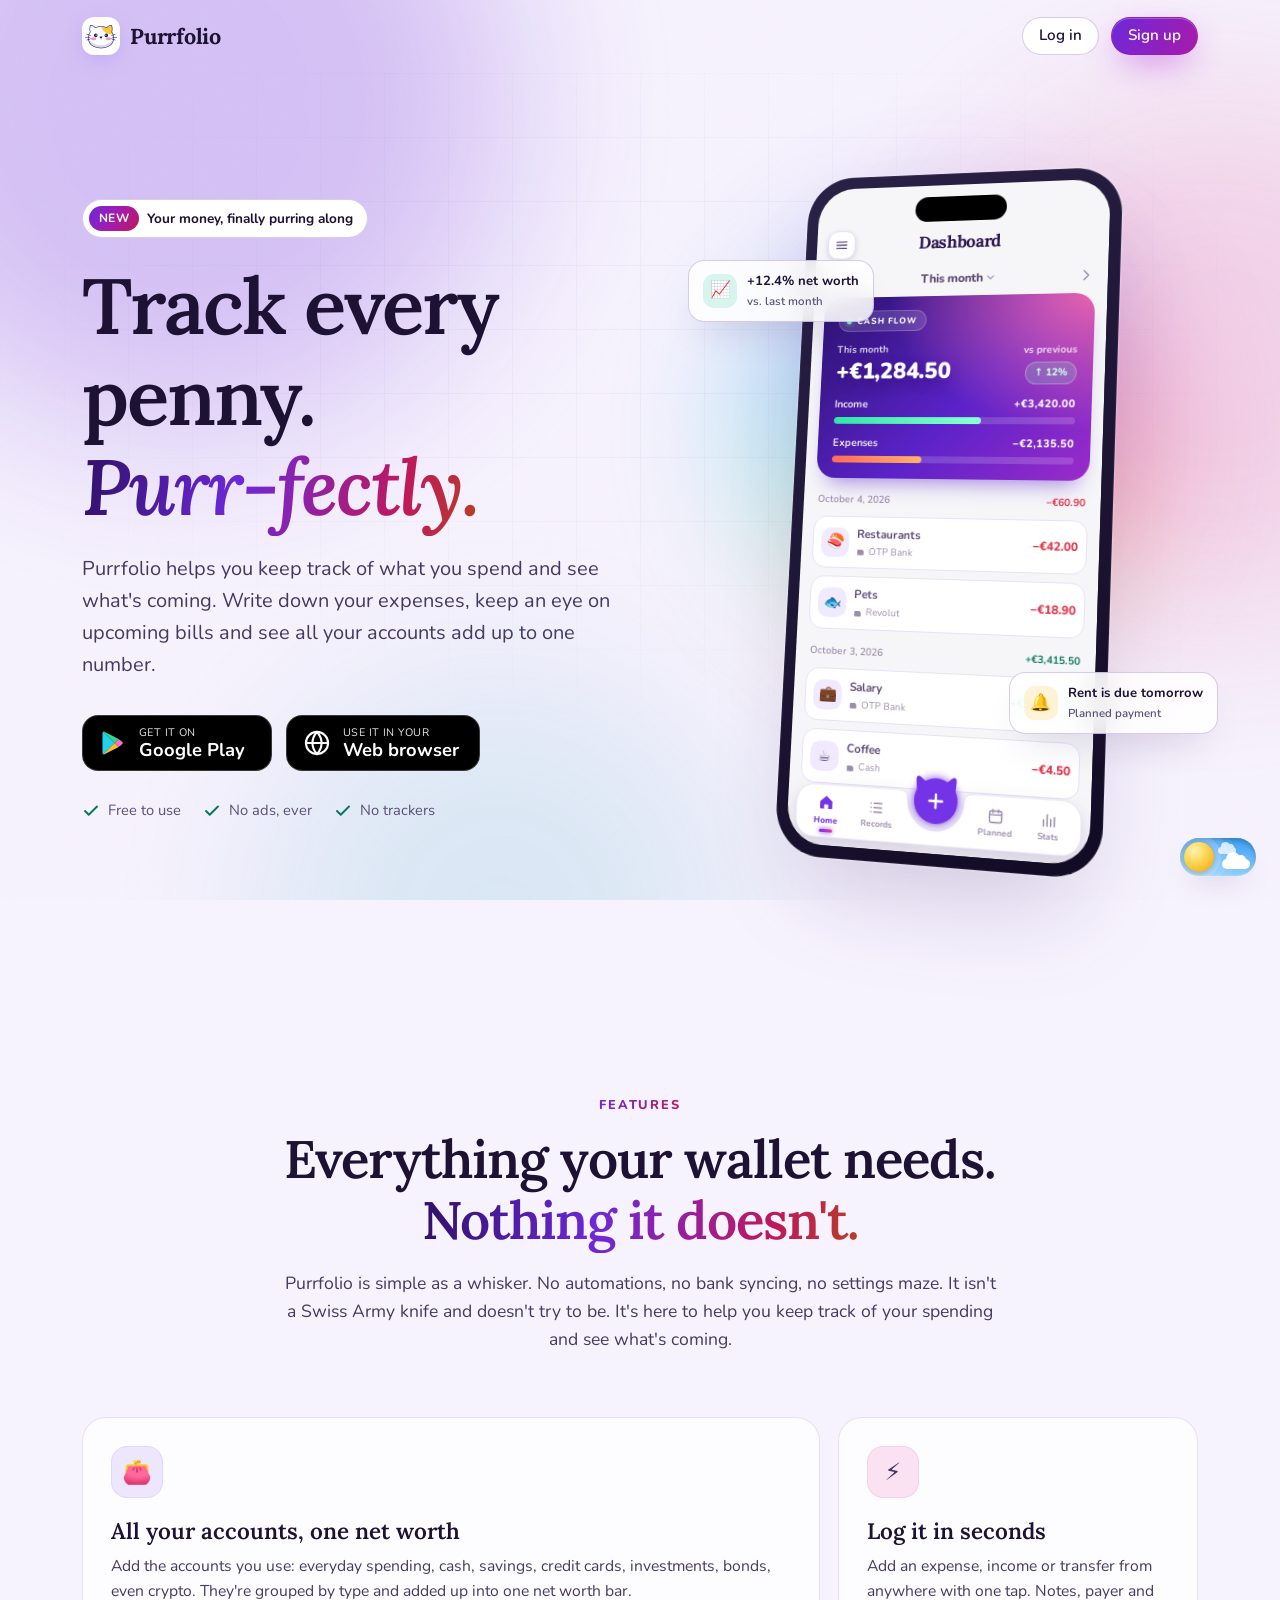
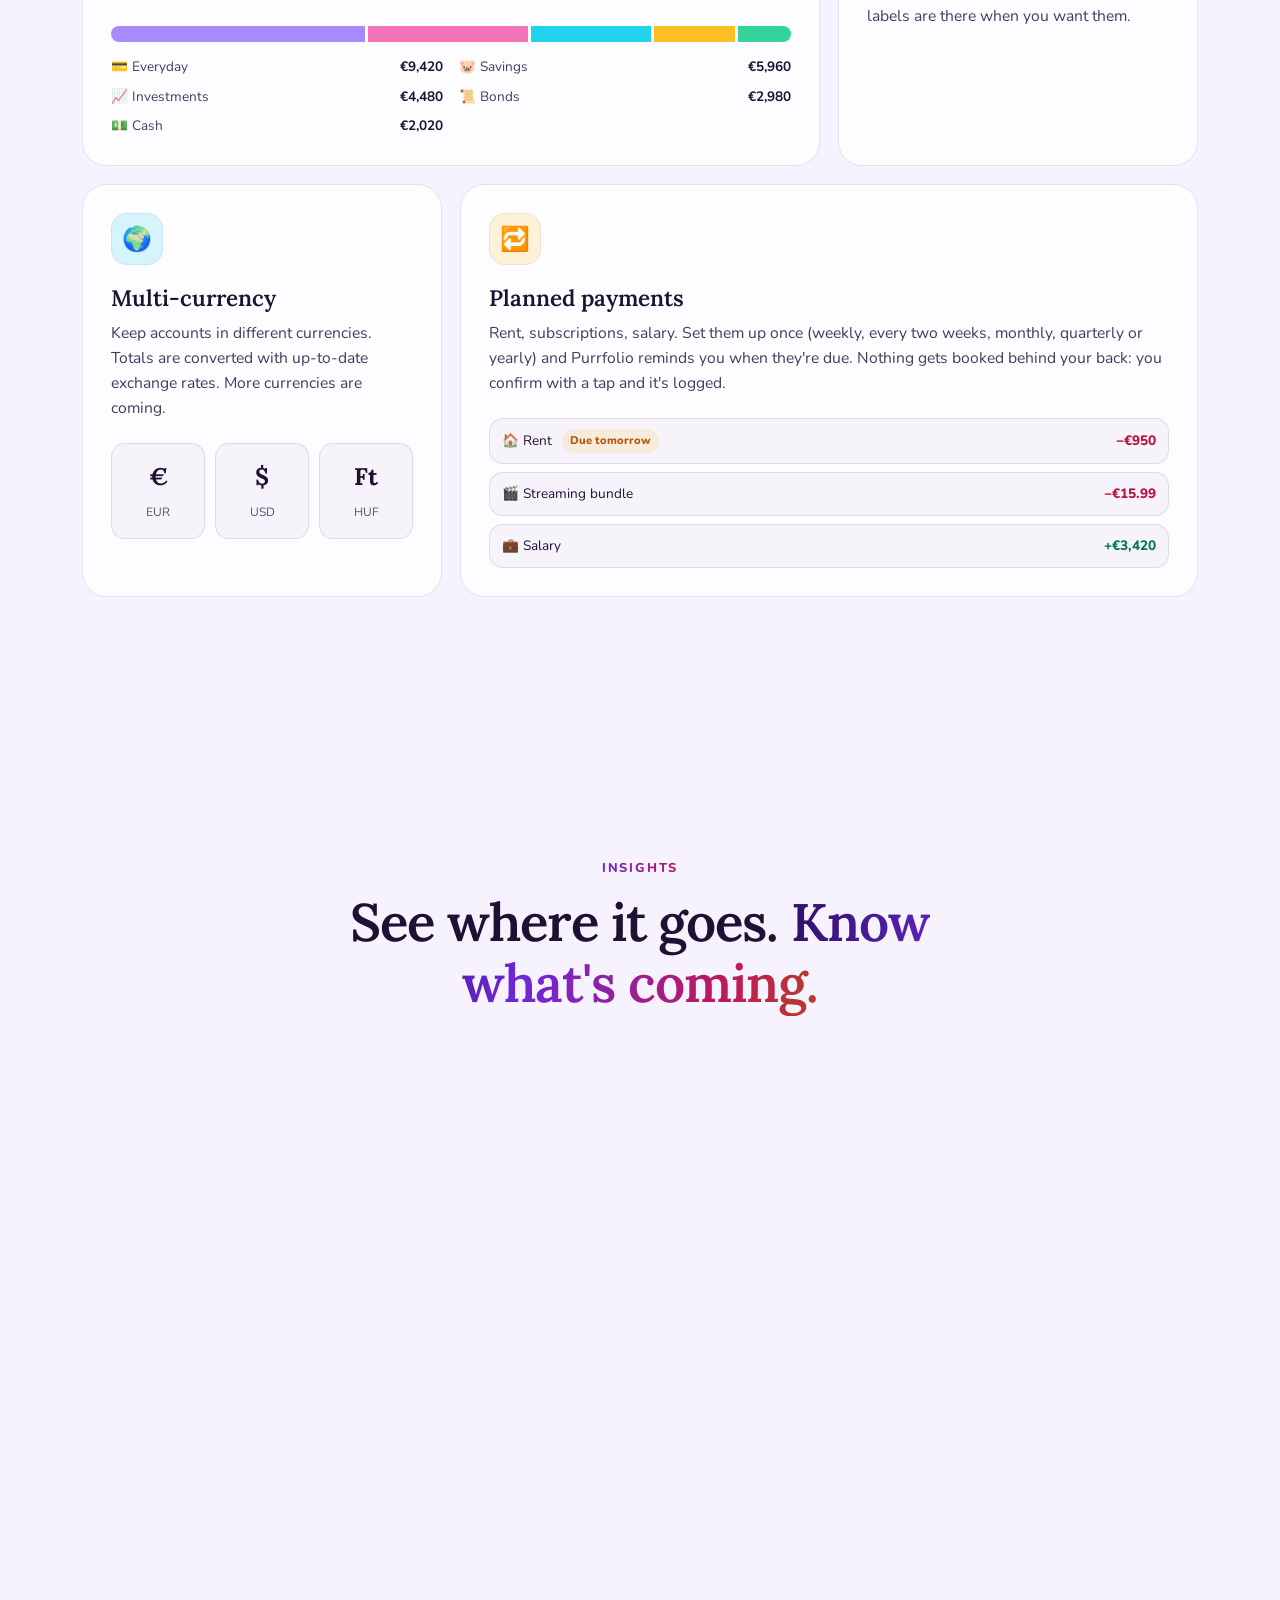
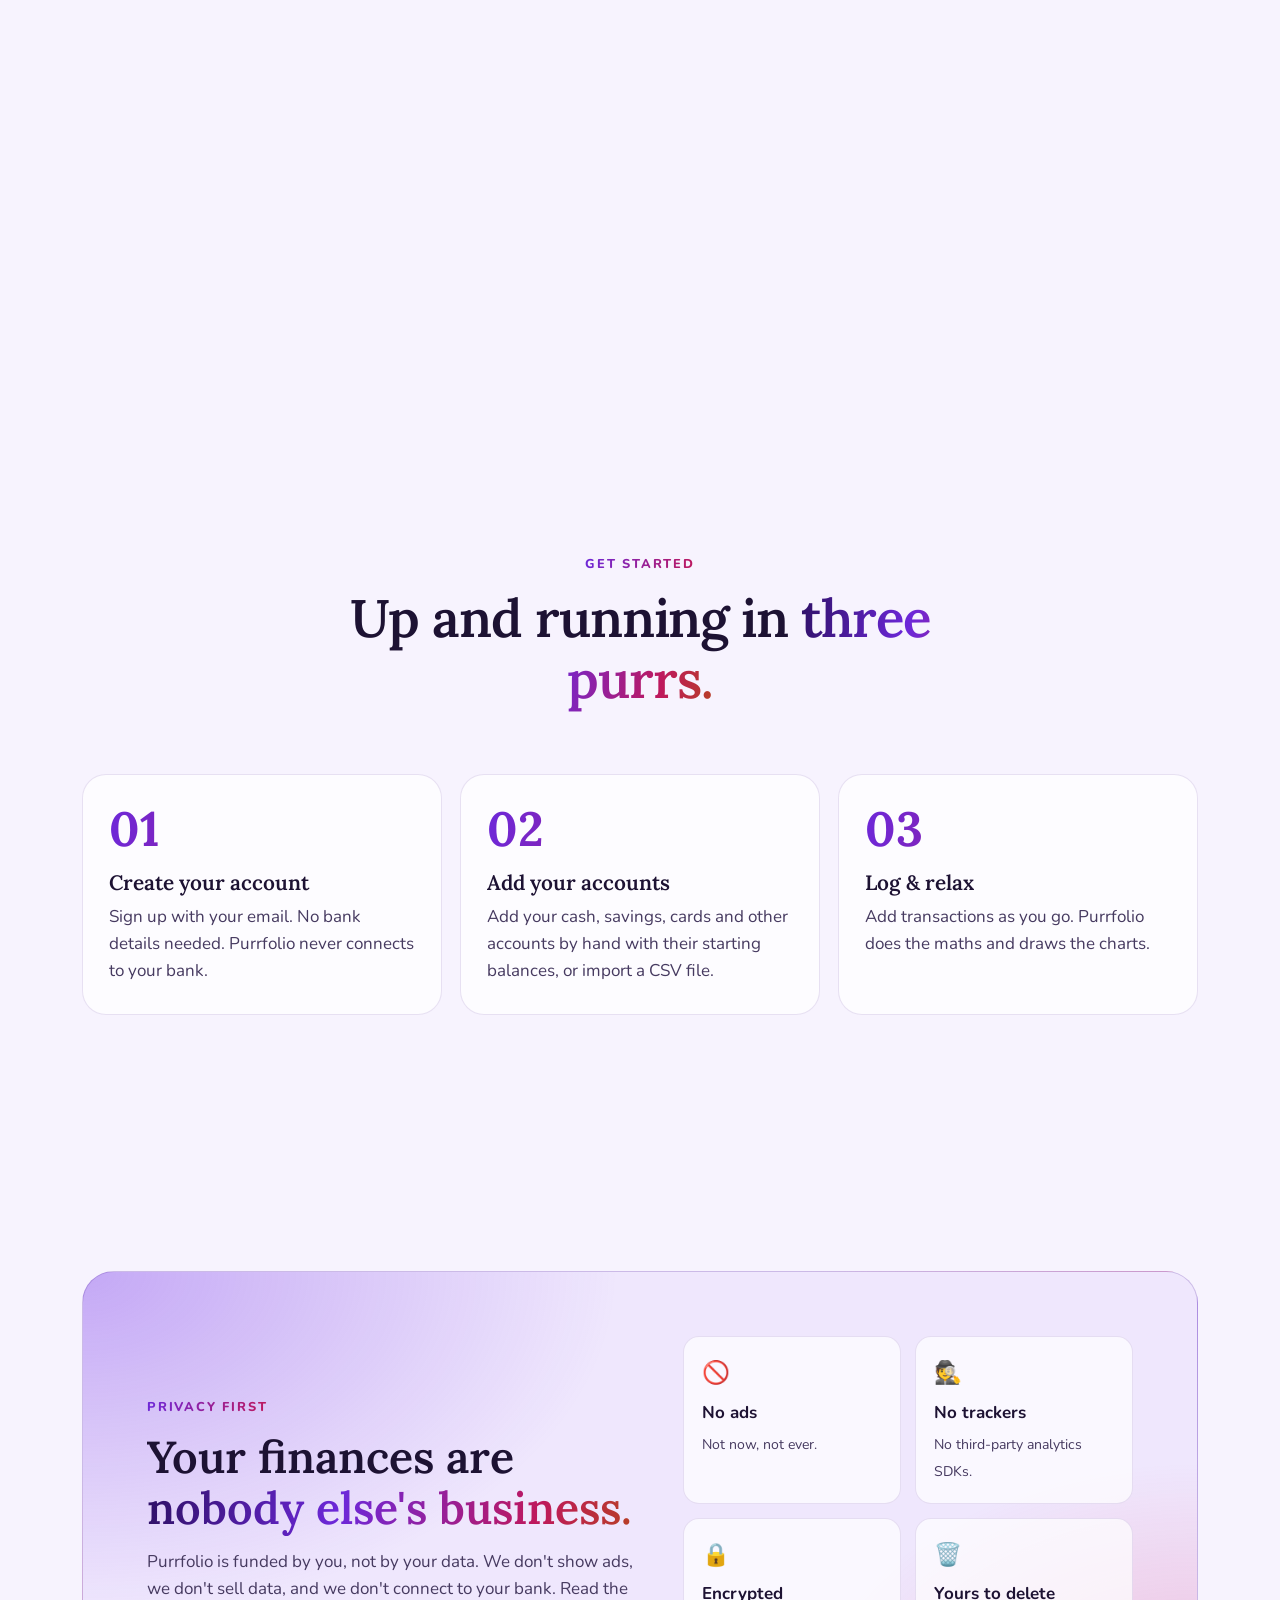
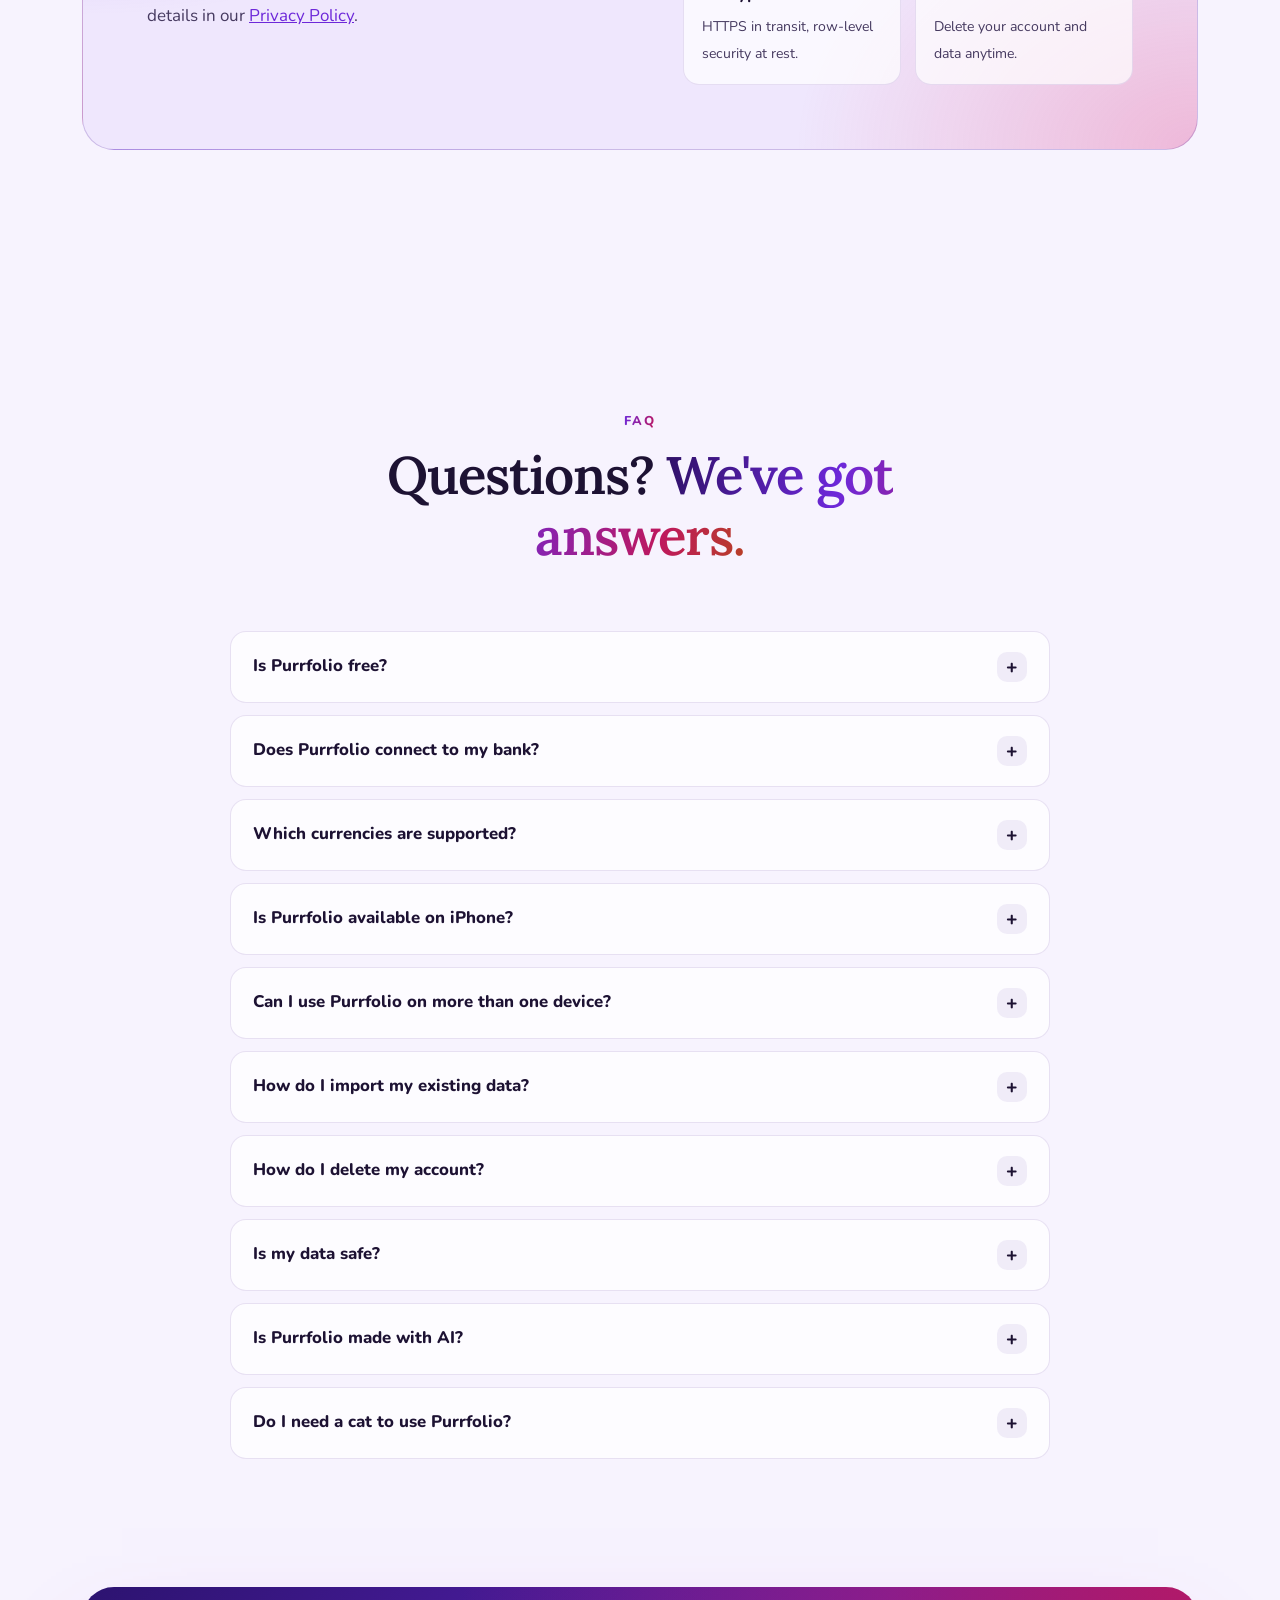
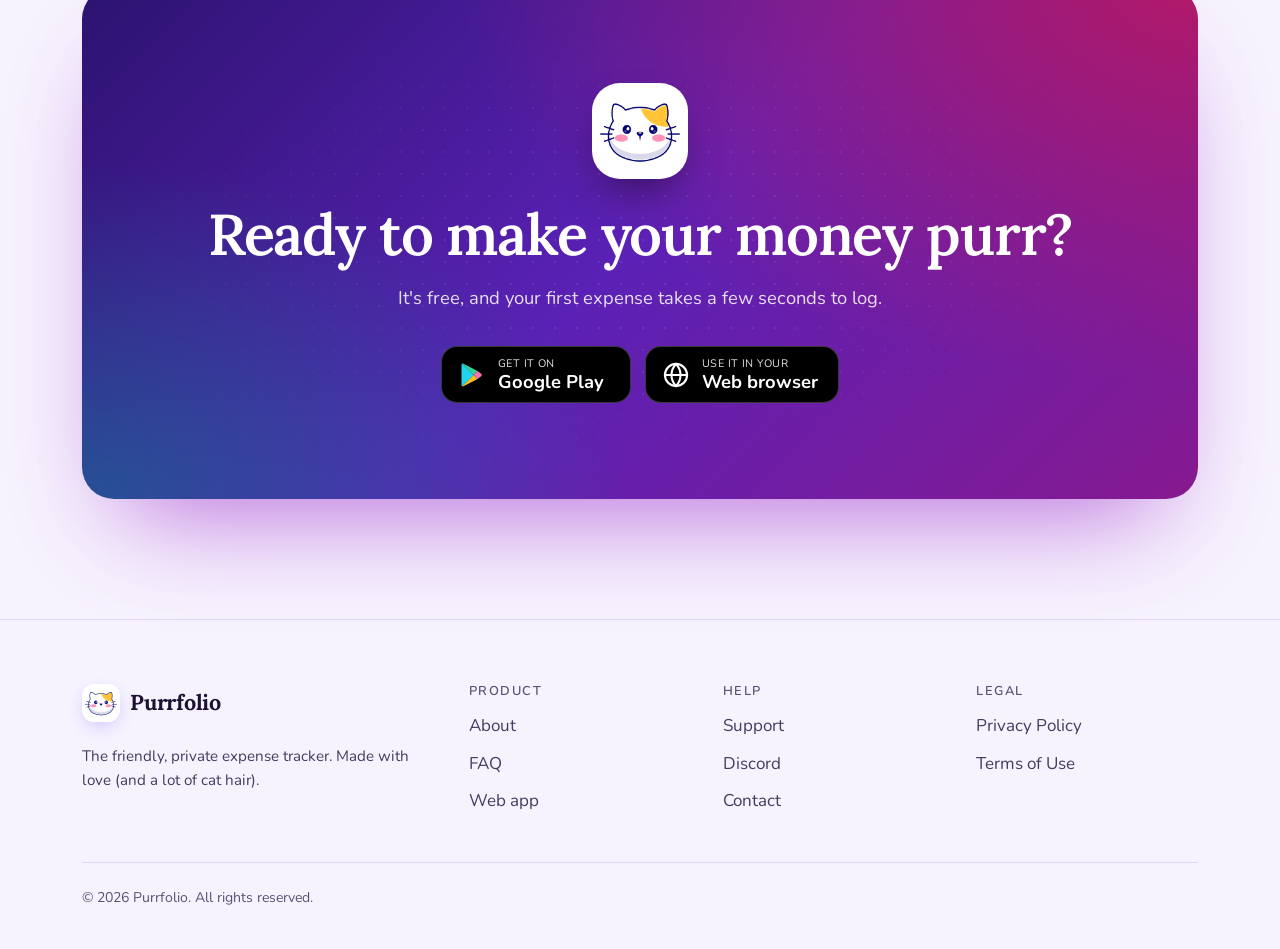
==== commit a7ee62cb: "Remove the Categories & labels tile from the features grid Co-Authored-By: Claude Sonnet 5.5 <norepl" ====
--- a/index.html
+++ b/index.html
@@ -224,14 +224,6 @@
             </div>
           </article>
 
-          <article class="tile full reveal">
-            <div class="tile-icon" style="--bg-c: rgba(52,211,153,.18)">🏷️</div>
-            <h3>Categories &amp; labels, your way</h3>
-            <p>Make as many categories, subcategories and labels as you like. Give each one an emoji and a colour, and use labels for trips, projects or that one wedding.</p>
-            <ul><li>🍕 Food › Takeaway</li><li>✈️ #japan-2026</li><li>🐱 Pets</li><li>#shared</li></ul>
-          </article>
-
-
         </div>
       </div>
     </section>
--- a/assets/styles.css
+++ b/assets/styles.css
@@ -560,7 +560,6 @@
 .tile:hover::before { opacity: 1; }
 .tile.wide { grid-column: span 4; }
 .tile.half { grid-column: span 3; }
-.tile.full { grid-column: 1 / -1; }
 
 .tile-icon {
   width: 52px; height: 52px; border-radius: 16px; display: grid; place-items: center; font-size: 1.5rem;
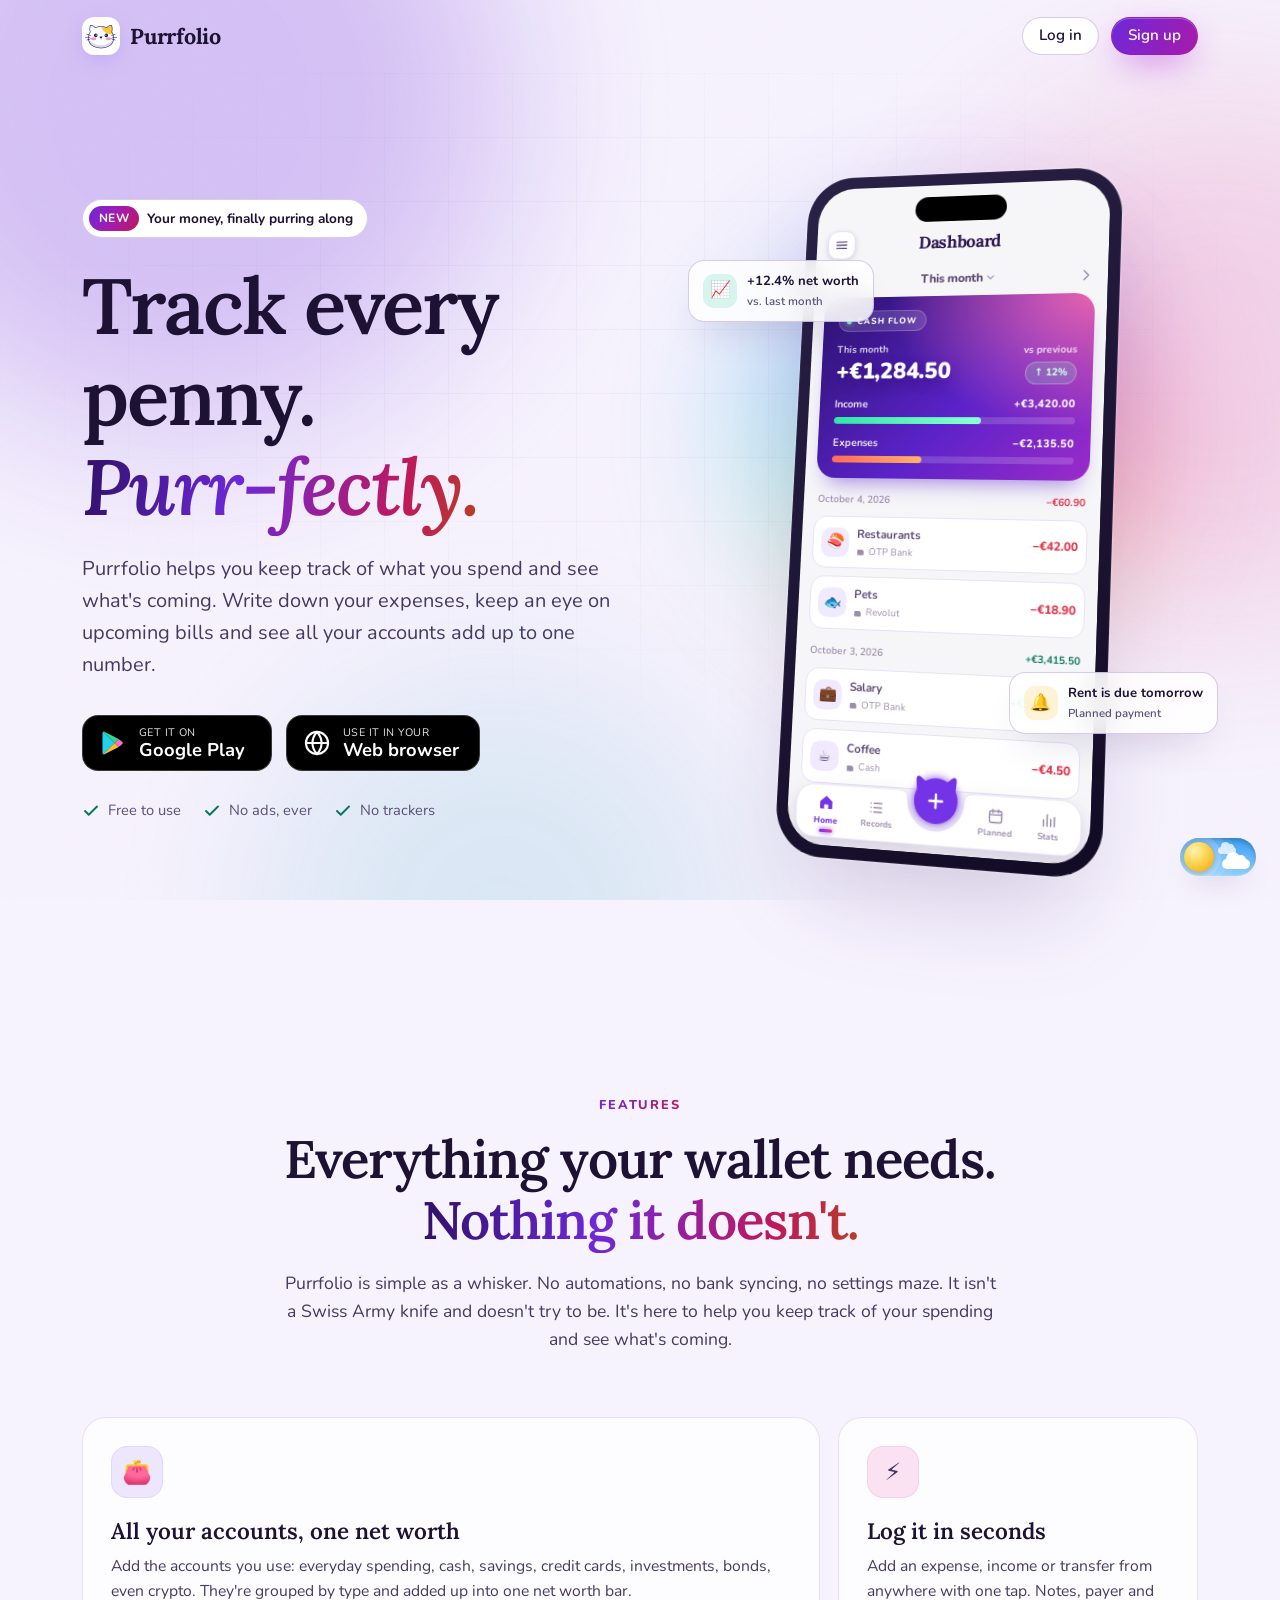
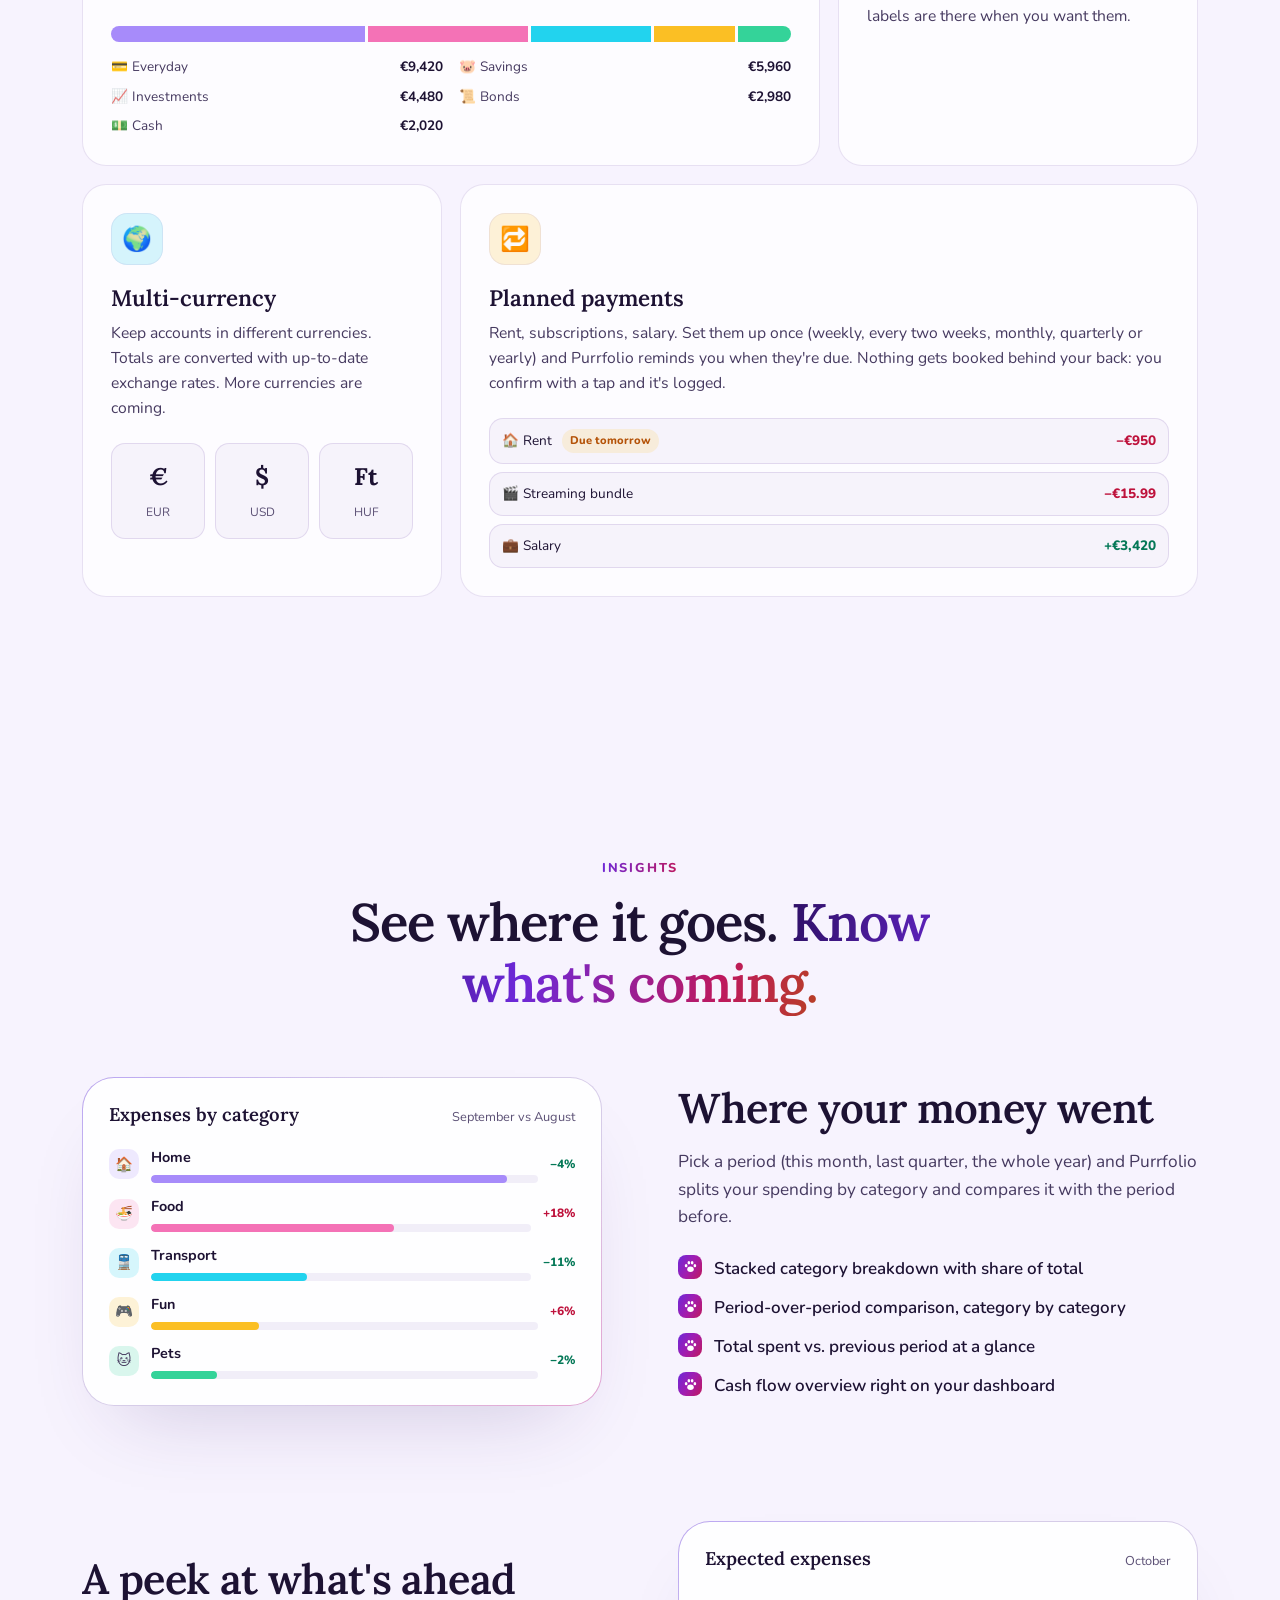
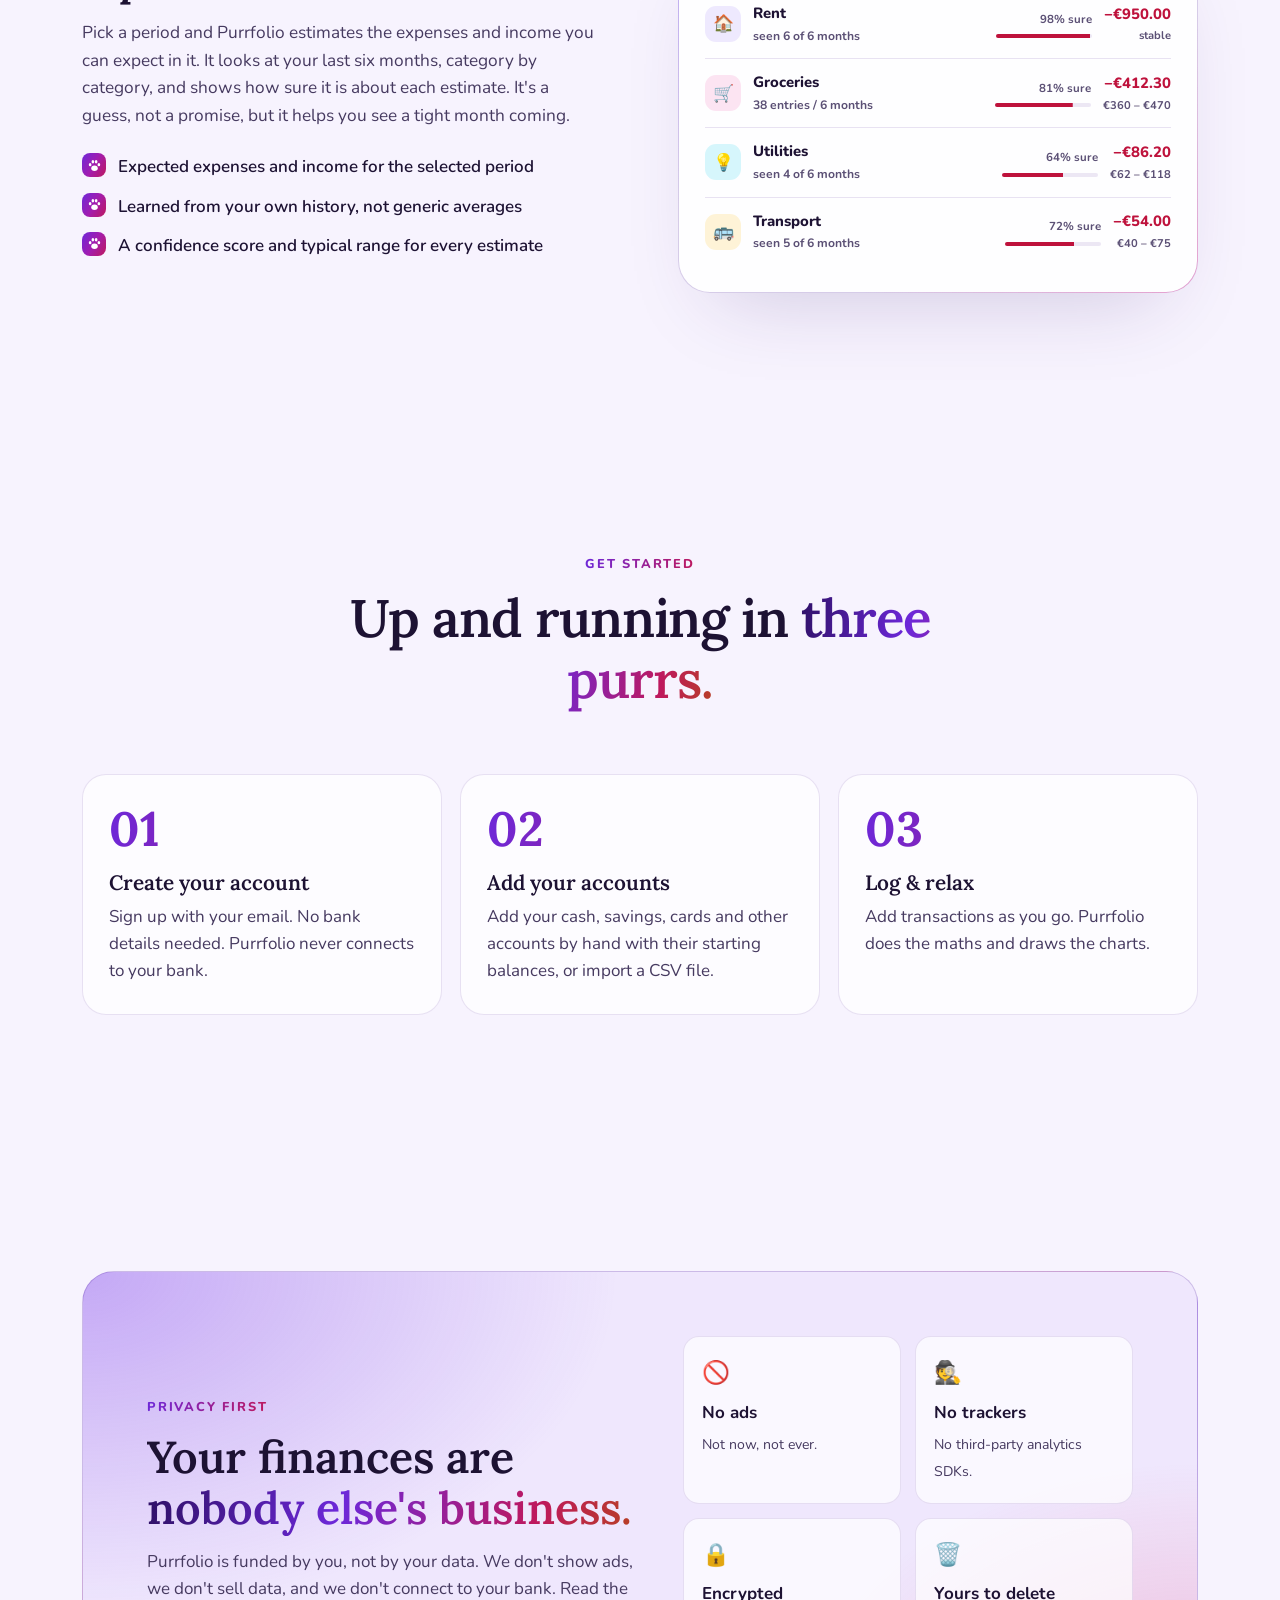
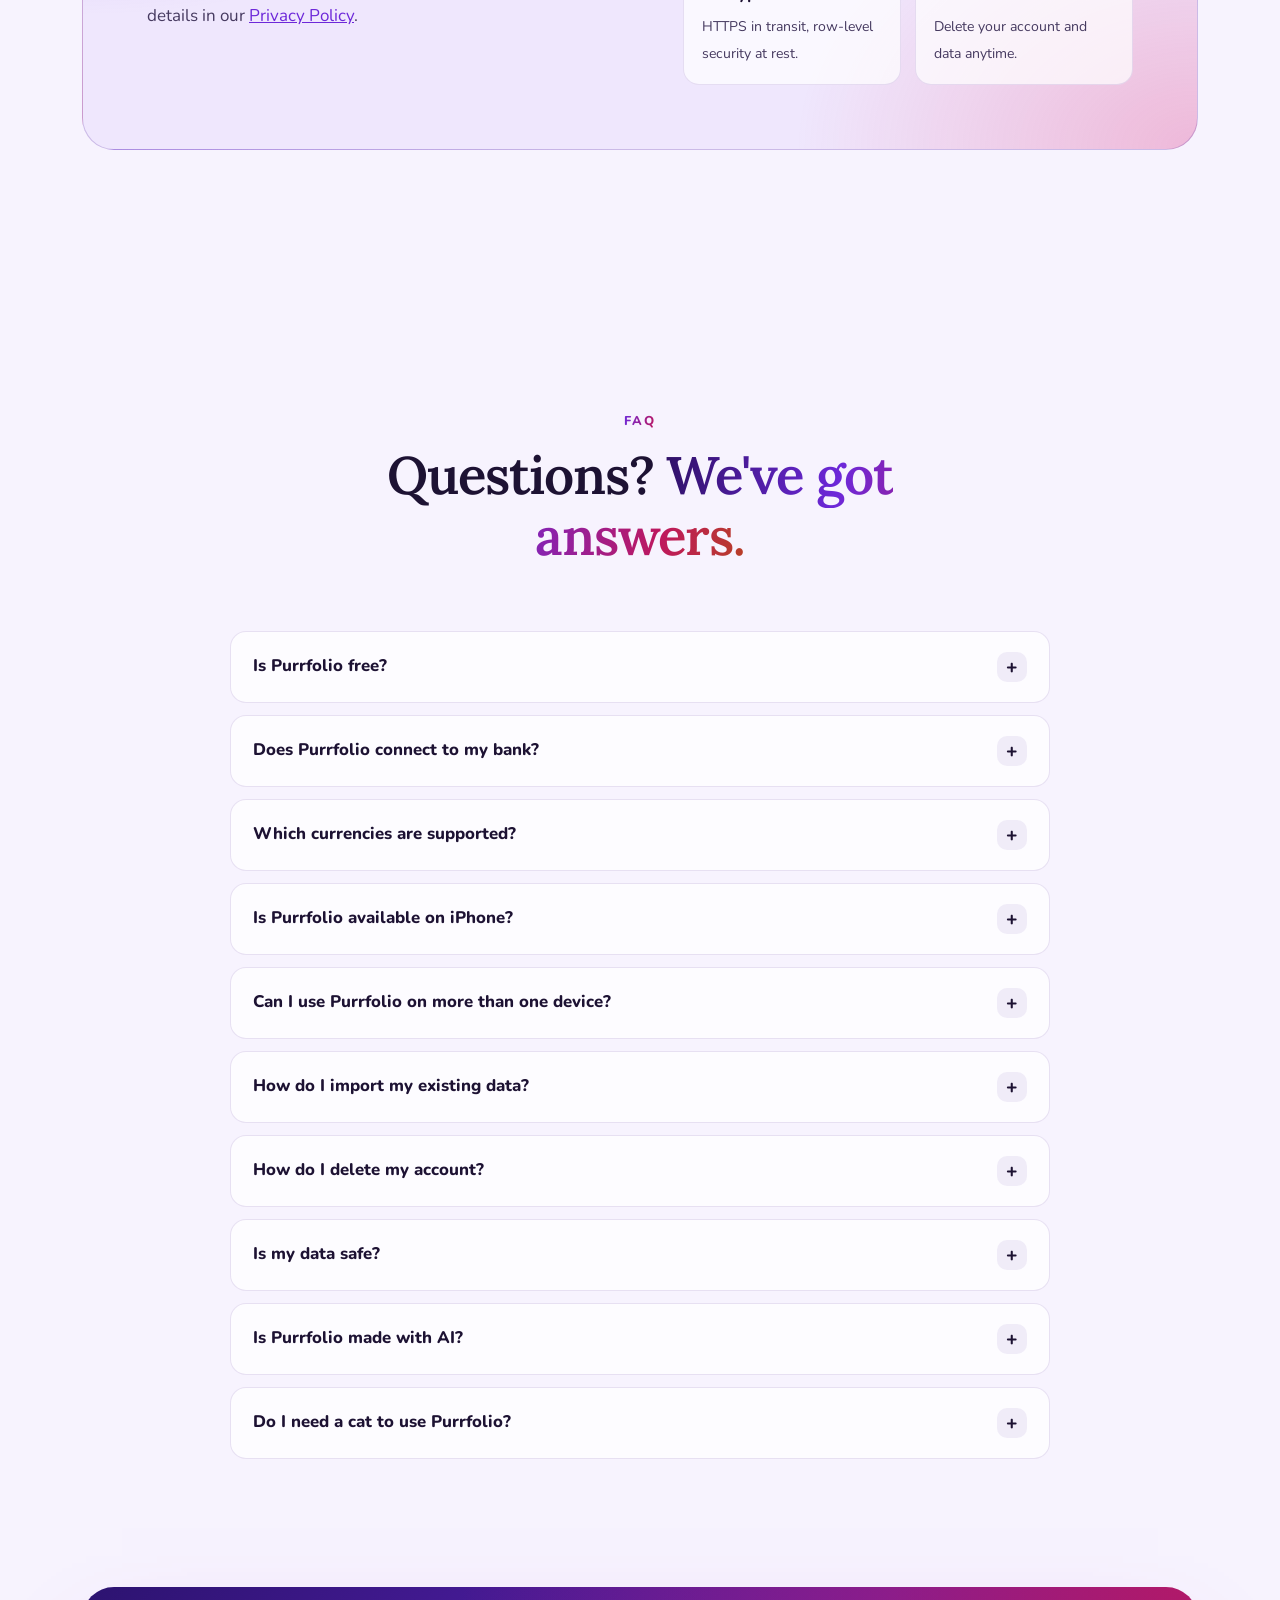
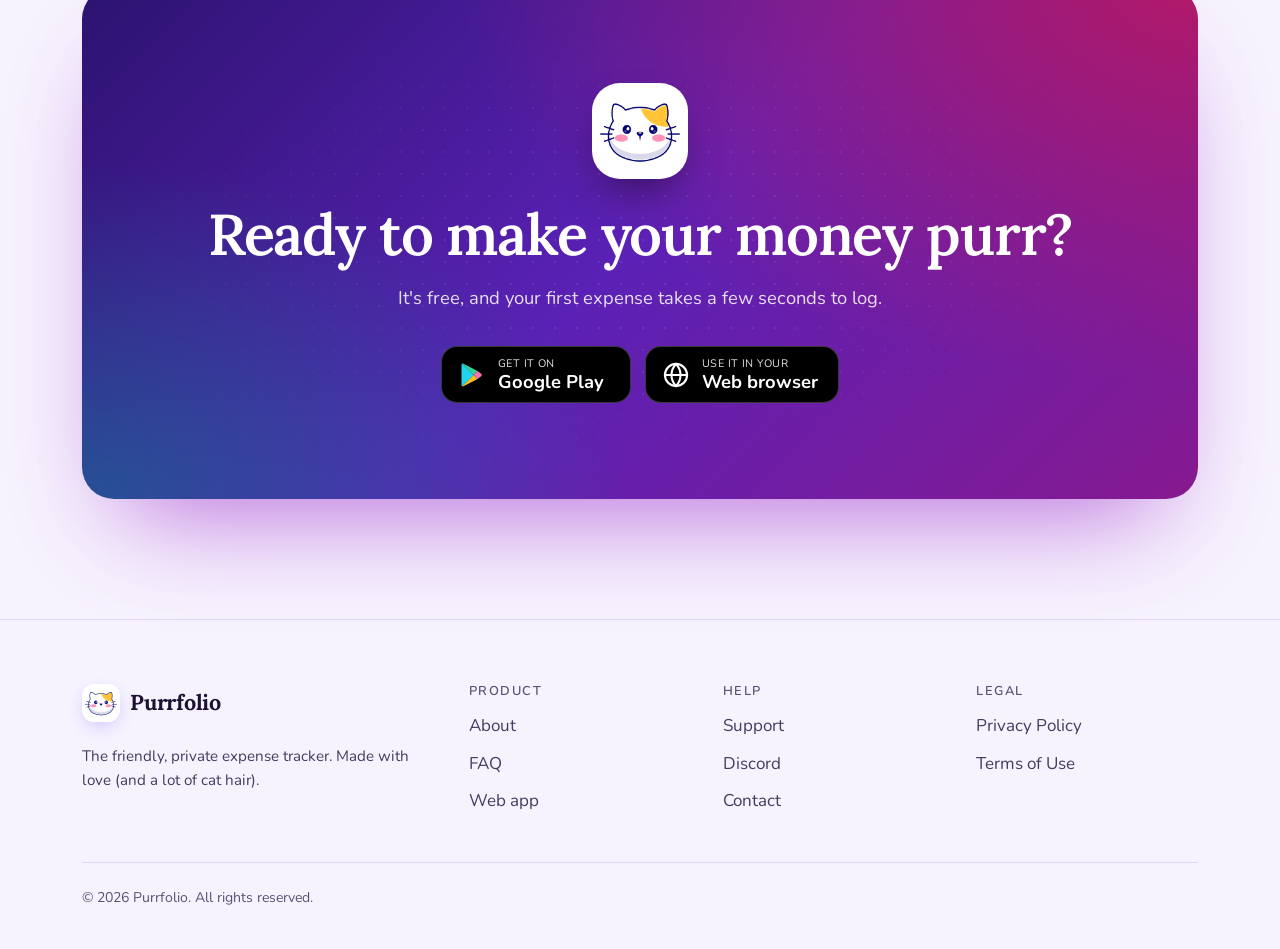
==== commit ab49fd70: "Replace proton.me address with meow@ and support@purrfolio.app Co-Authored-By: Claude Sonnet 5.5 <no" ====
--- a/index.html
+++ b/index.html
@@ -452,7 +452,7 @@
           <ul>
             <li><a href="support.html">Support</a></li>
             <li><a href="https://discord.gg/PWwK8bvvQa">Discord</a></li>
-            <li><a href="mailto:purrfolioapp@proton.me">Contact</a></li>
+            <li><a href="mailto:meow@purrfolio.app">Contact</a></li>
           </ul>
         </div>
         <div>
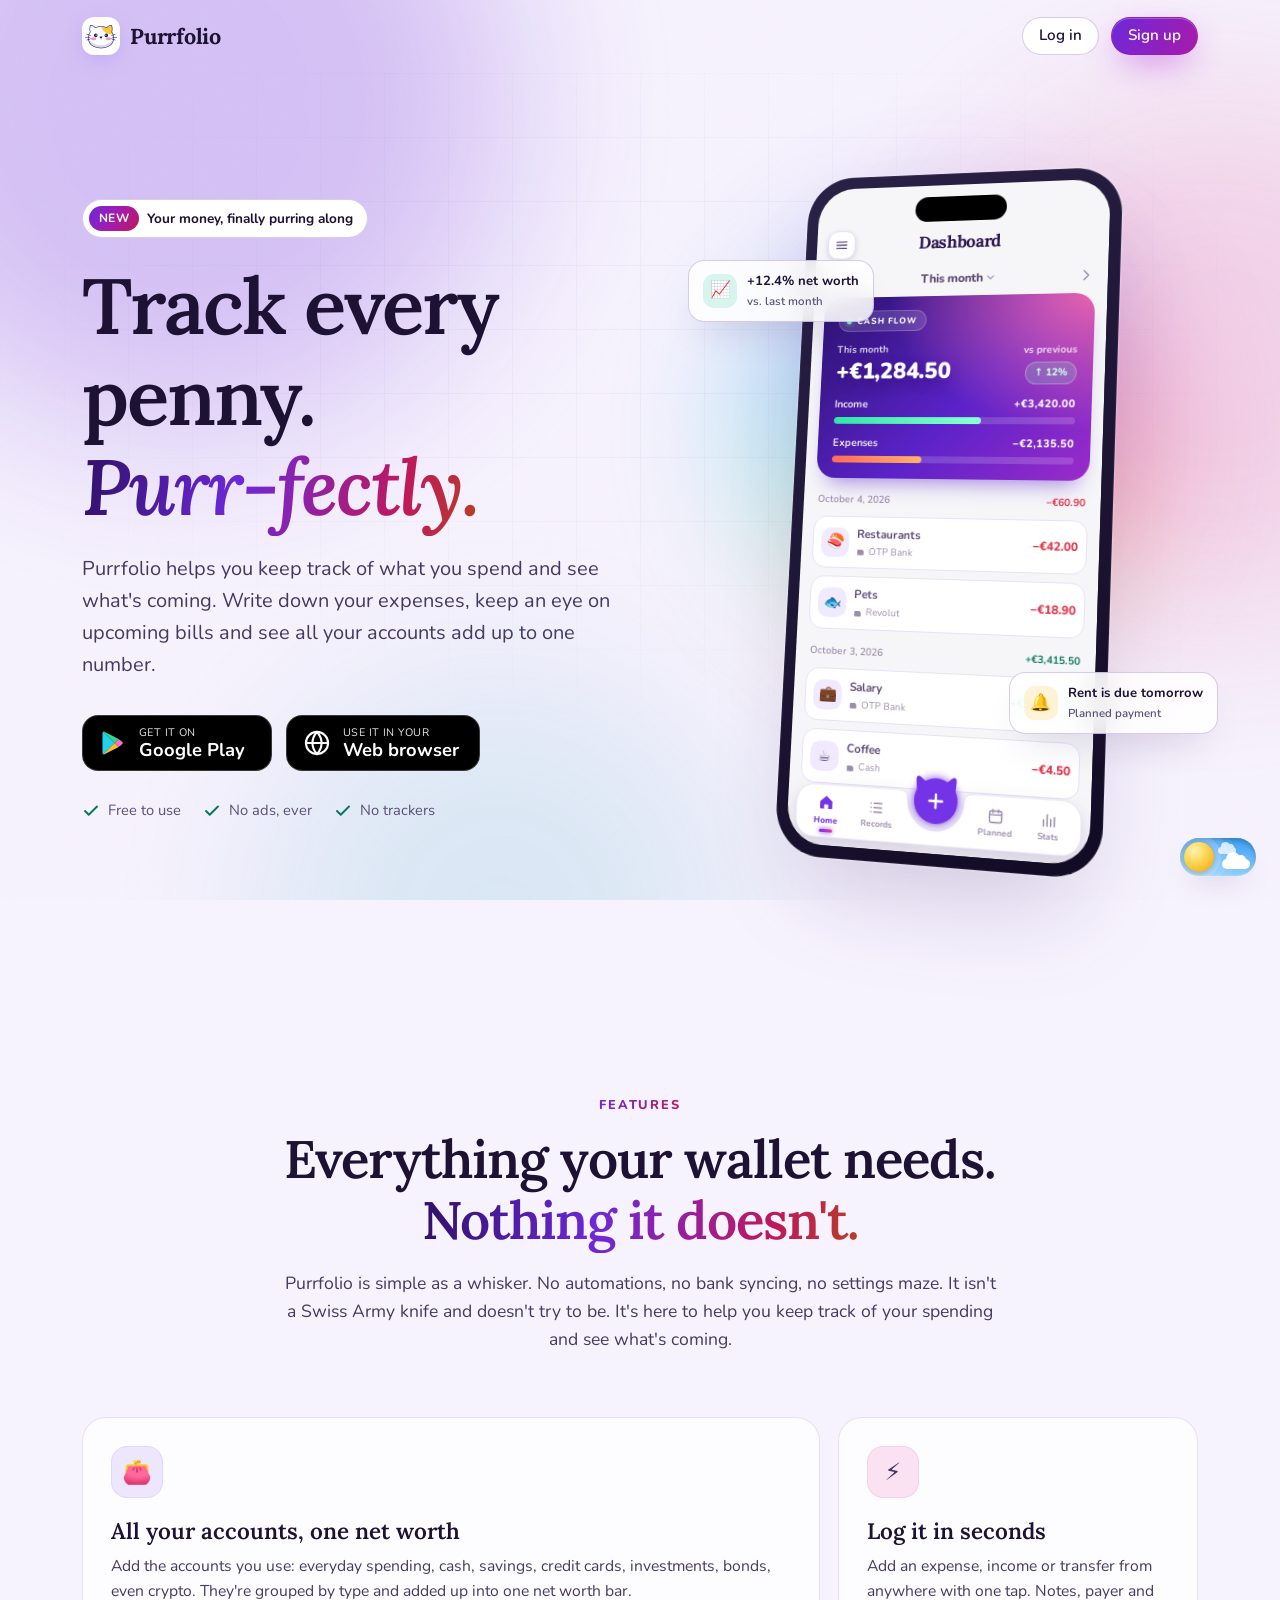
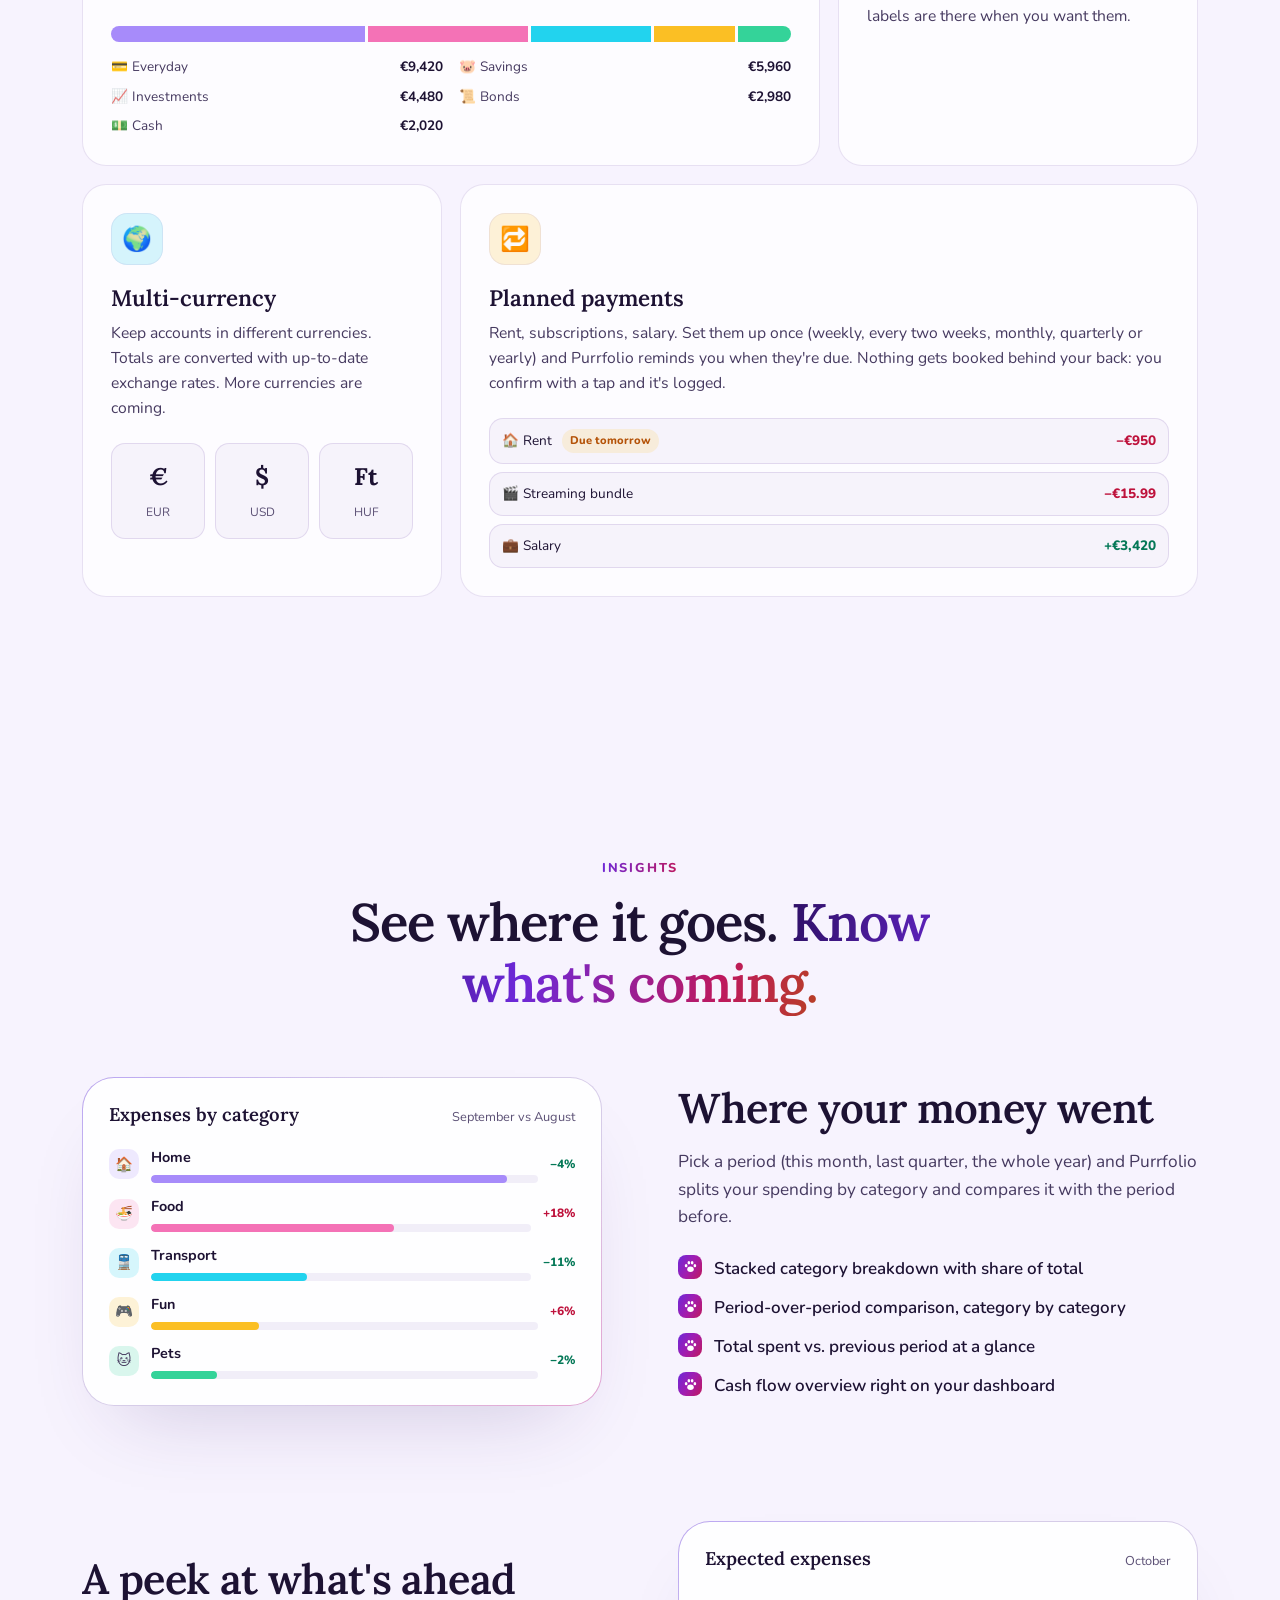
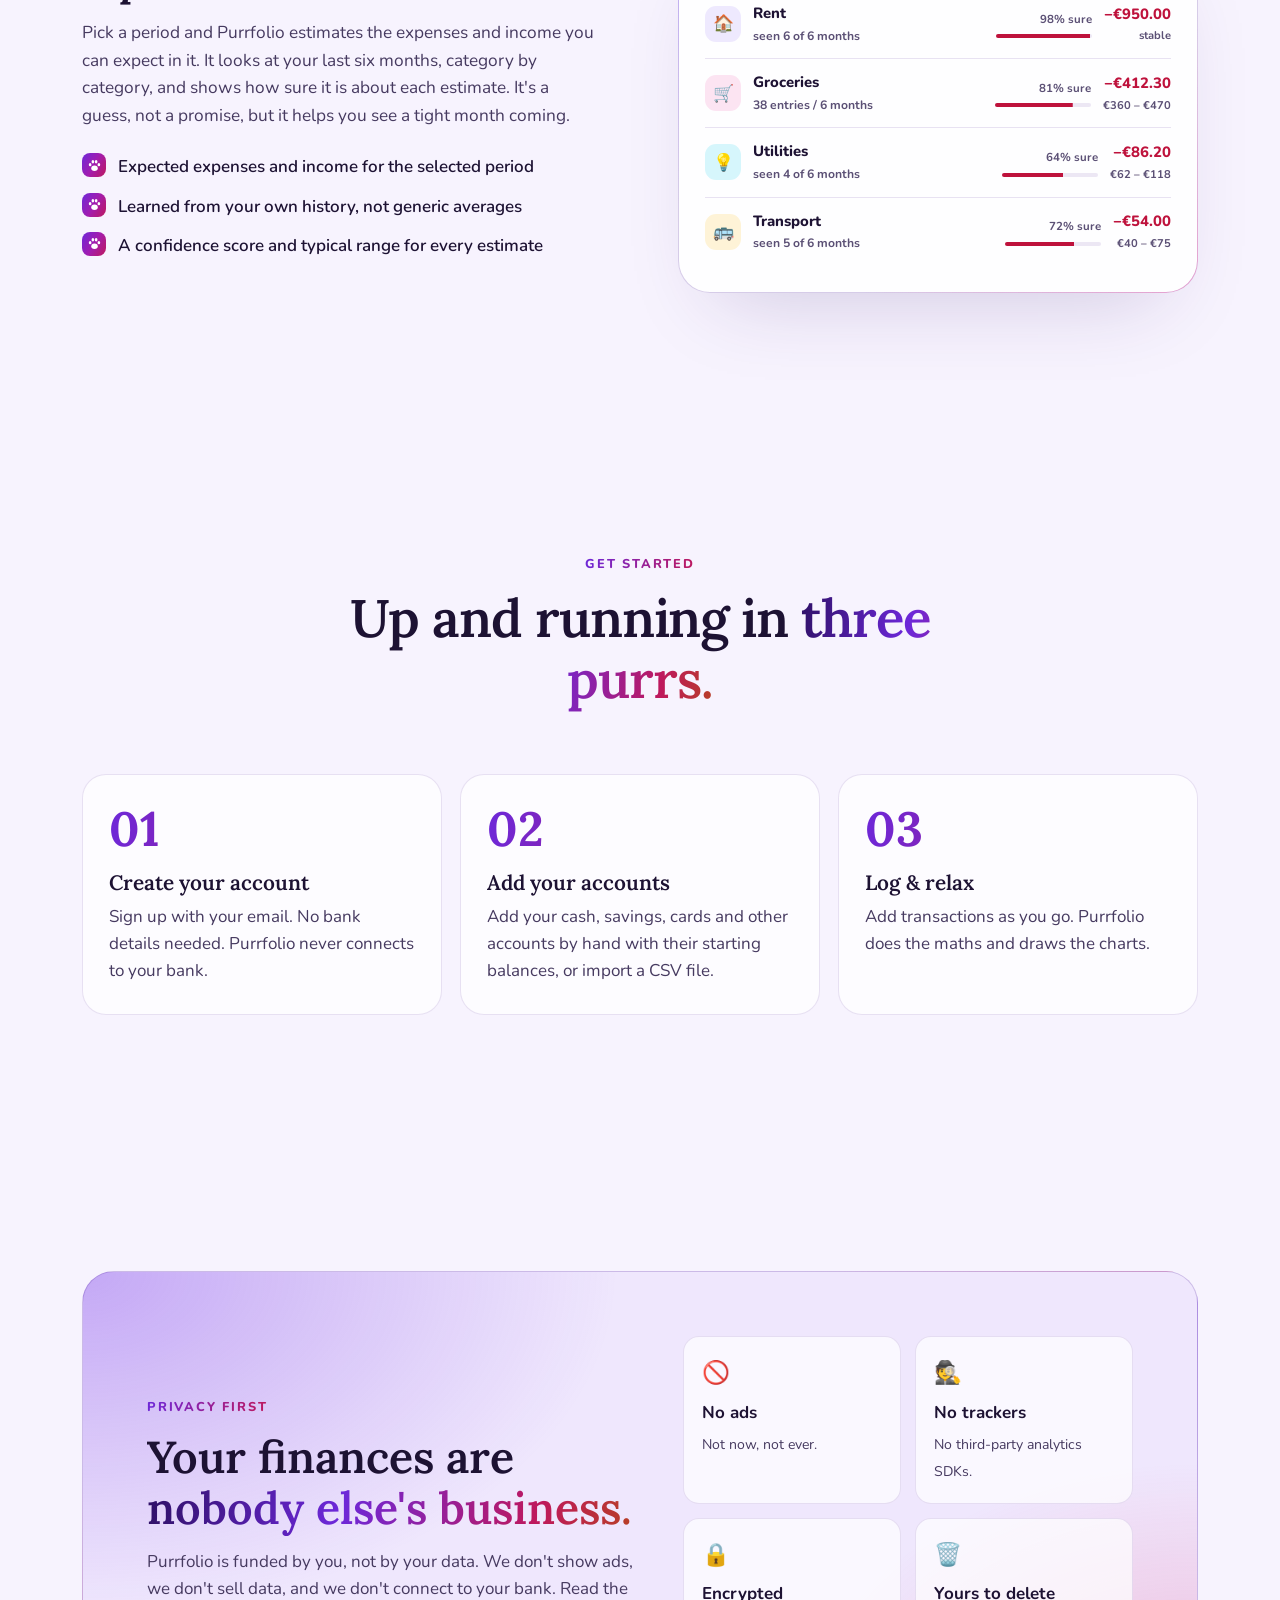
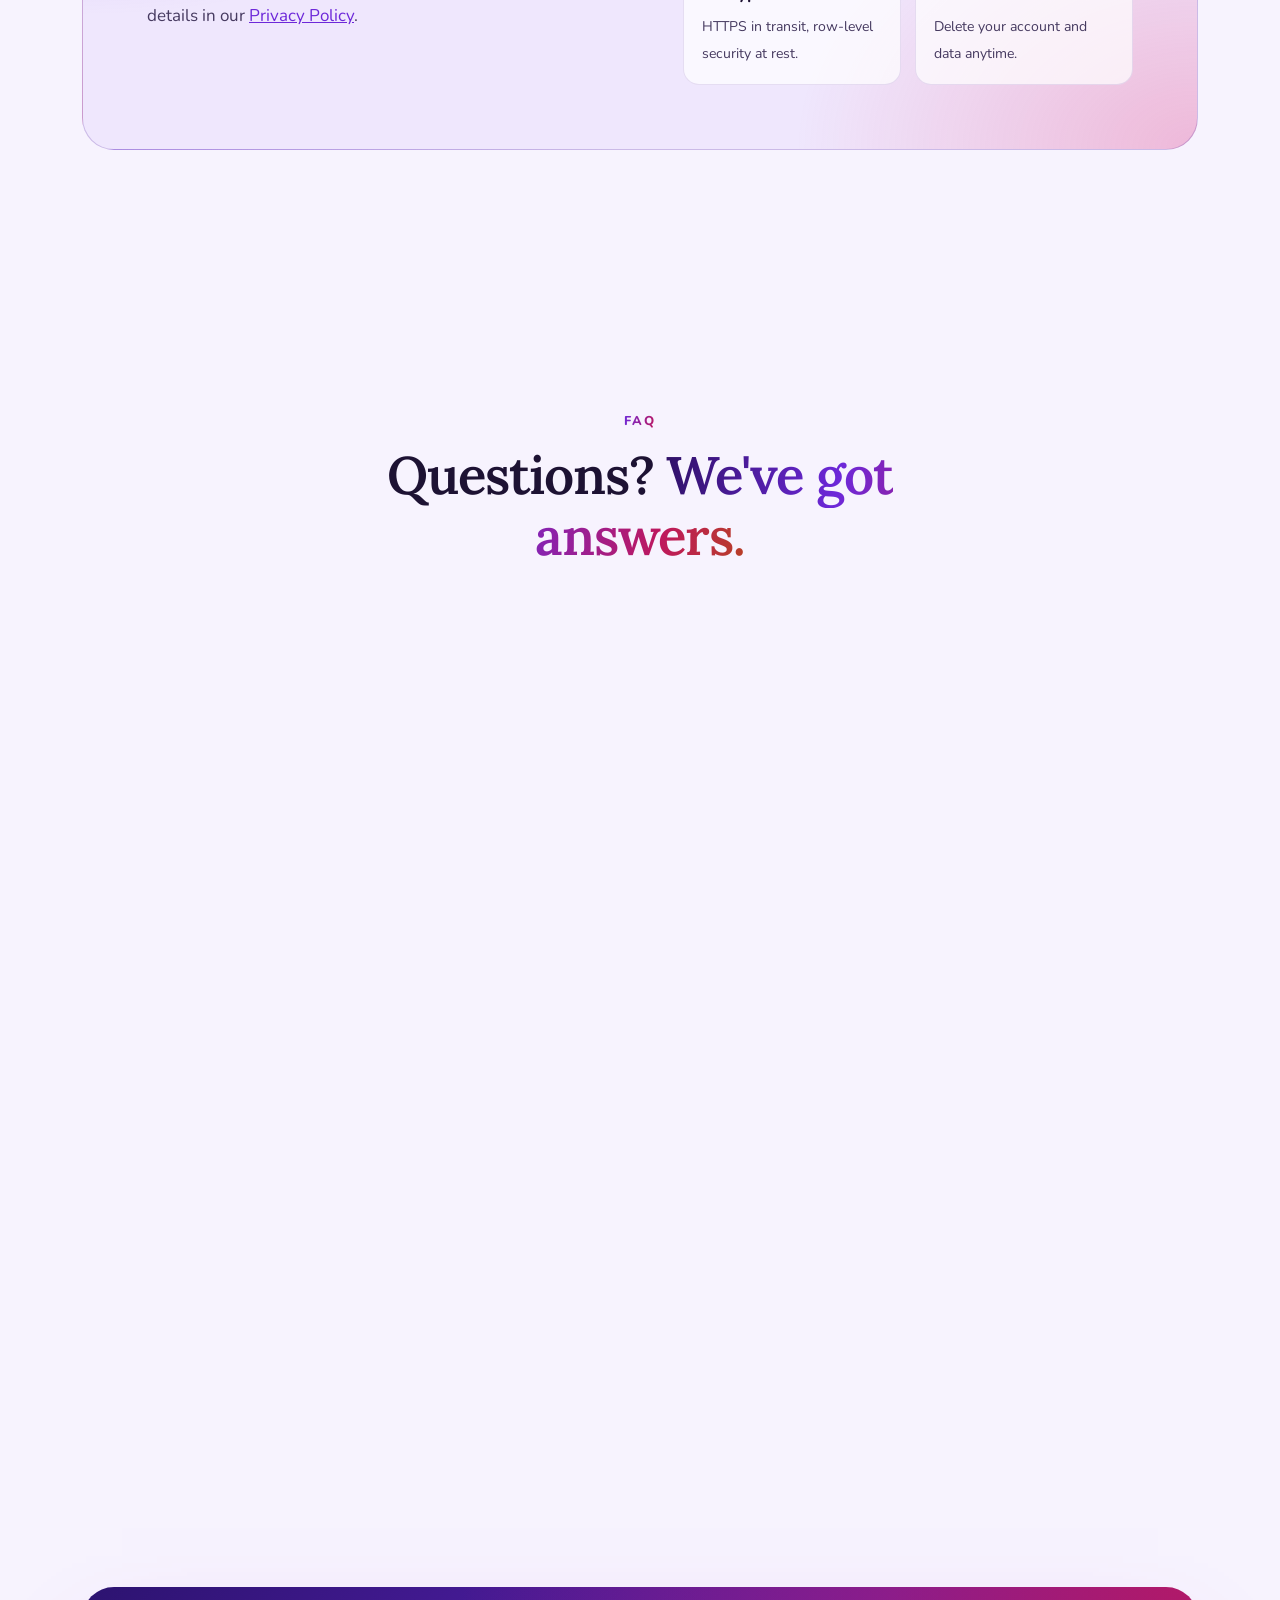
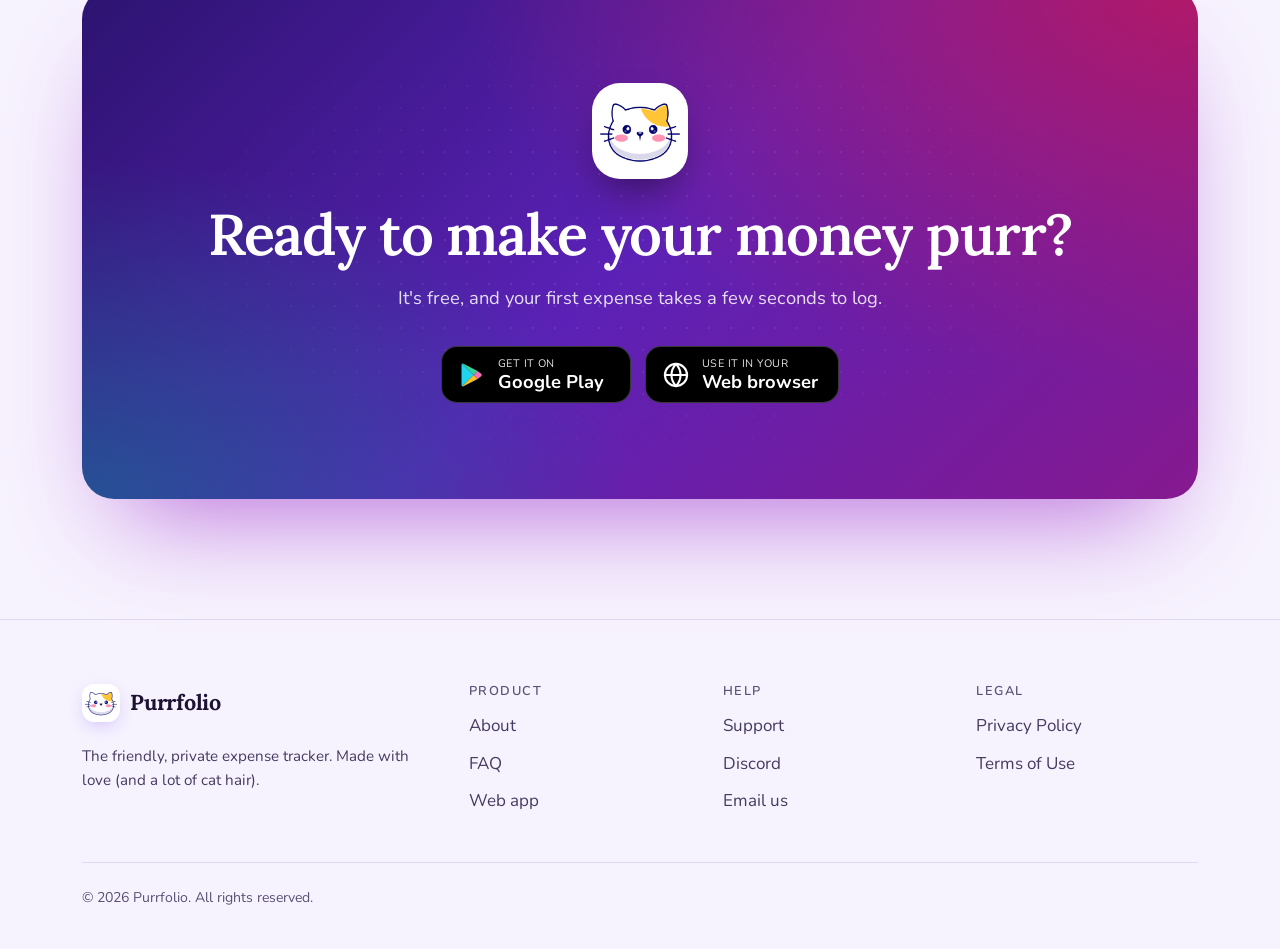
==== commit 0570876b: "Rename footer Contact link to Email us Co-Authored-By: Claude Sonnet 5.5 <noreply@anthropic.com> Cla" ====
--- a/index.html
+++ b/index.html
@@ -33,9 +33,6 @@
         <img src="assets/logo.png" alt="" width="38" height="38">
         <span>Purrfolio</span>
       </a>
-      <button class="nav-toggle" type="button" aria-controls="nav-links" aria-expanded="false" aria-label="Open menu">
-        <svg viewBox="0 0 24 24" fill="none" stroke="currentColor" stroke-width="2" stroke-linecap="round"><path d="M4 7h16M4 12h16M4 17h16"/></svg>
-      </button>
       <ul class="nav-links" id="nav-links">
         <li><a class="btn btn-ghost btn-sm" href="https://my.purrfolio.app/login">Log in</a></li>
         <li><a class="btn btn-primary btn-sm" href="https://my.purrfolio.app/signup">Sign up</a></li>
@@ -452,7 +449,7 @@
           <ul>
             <li><a href="support.html">Support</a></li>
             <li><a href="https://discord.gg/PWwK8bvvQa">Discord</a></li>
-            <li><a href="mailto:meow@purrfolio.app">Contact</a></li>
+            <li><a href="mailto:purrfolioapp@proton.me">Email us</a></li>
           </ul>
         </div>
         <div>
--- a/assets/styles.css
+++ b/assets/styles.css
@@ -236,25 +236,12 @@
 .nav-links .btn-primary { color: #fff; }
 .nav-links .btn-ghost { color: var(--text); }
 
-.nav-toggle {
-  display: none; background: var(--surface-strong); border: 1px solid var(--border); color: var(--text);
-  width: 44px; height: 44px; border-radius: 12px; cursor: pointer; align-items: center; justify-content: center;
-}
-.nav-toggle svg { width: 22px; height: 22px; }
-
-@media (max-width: 1000px) {
-  .nav-toggle { display: inline-flex; }
-  .nav-links {
-    position: absolute; top: 72px; left: var(--gutter); right: var(--gutter);
-    flex-direction: column; align-items: stretch; gap: 2px; padding: 10px;
-    background: var(--menu-bg); backdrop-filter: blur(18px); -webkit-backdrop-filter: blur(18px);
-    border: 1px solid var(--border); border-radius: var(--radius-md);
-    box-shadow: 0 30px 60px -20px var(--shadow);
-    opacity: 0; transform: translateY(-8px); pointer-events: none; transition: opacity 0.2s, transform 0.2s;
-  }
-  .nav-links.is-open { opacity: 1; transform: none; pointer-events: auto; }
-  .nav-links a { display: block; padding: 12px 14px; }
-  .nav-links .btn { display: flex; justify-content: center; margin-top: 6px; margin-left: 0; padding: 14px; }
+/* The nav only holds Log in / Sign up, so they stay visible on mobile too. */
+@media (max-width: 480px) {
+  .nav-inner { gap: 8px; }
+  .brand span { font-size: 1.2rem; }
+  .nav-links { gap: 6px; }
+  .nav-links .btn { padding: 9px 14px; font-size: 0.9rem; }
 }
 
 /* ---------- Buttons ---------- */
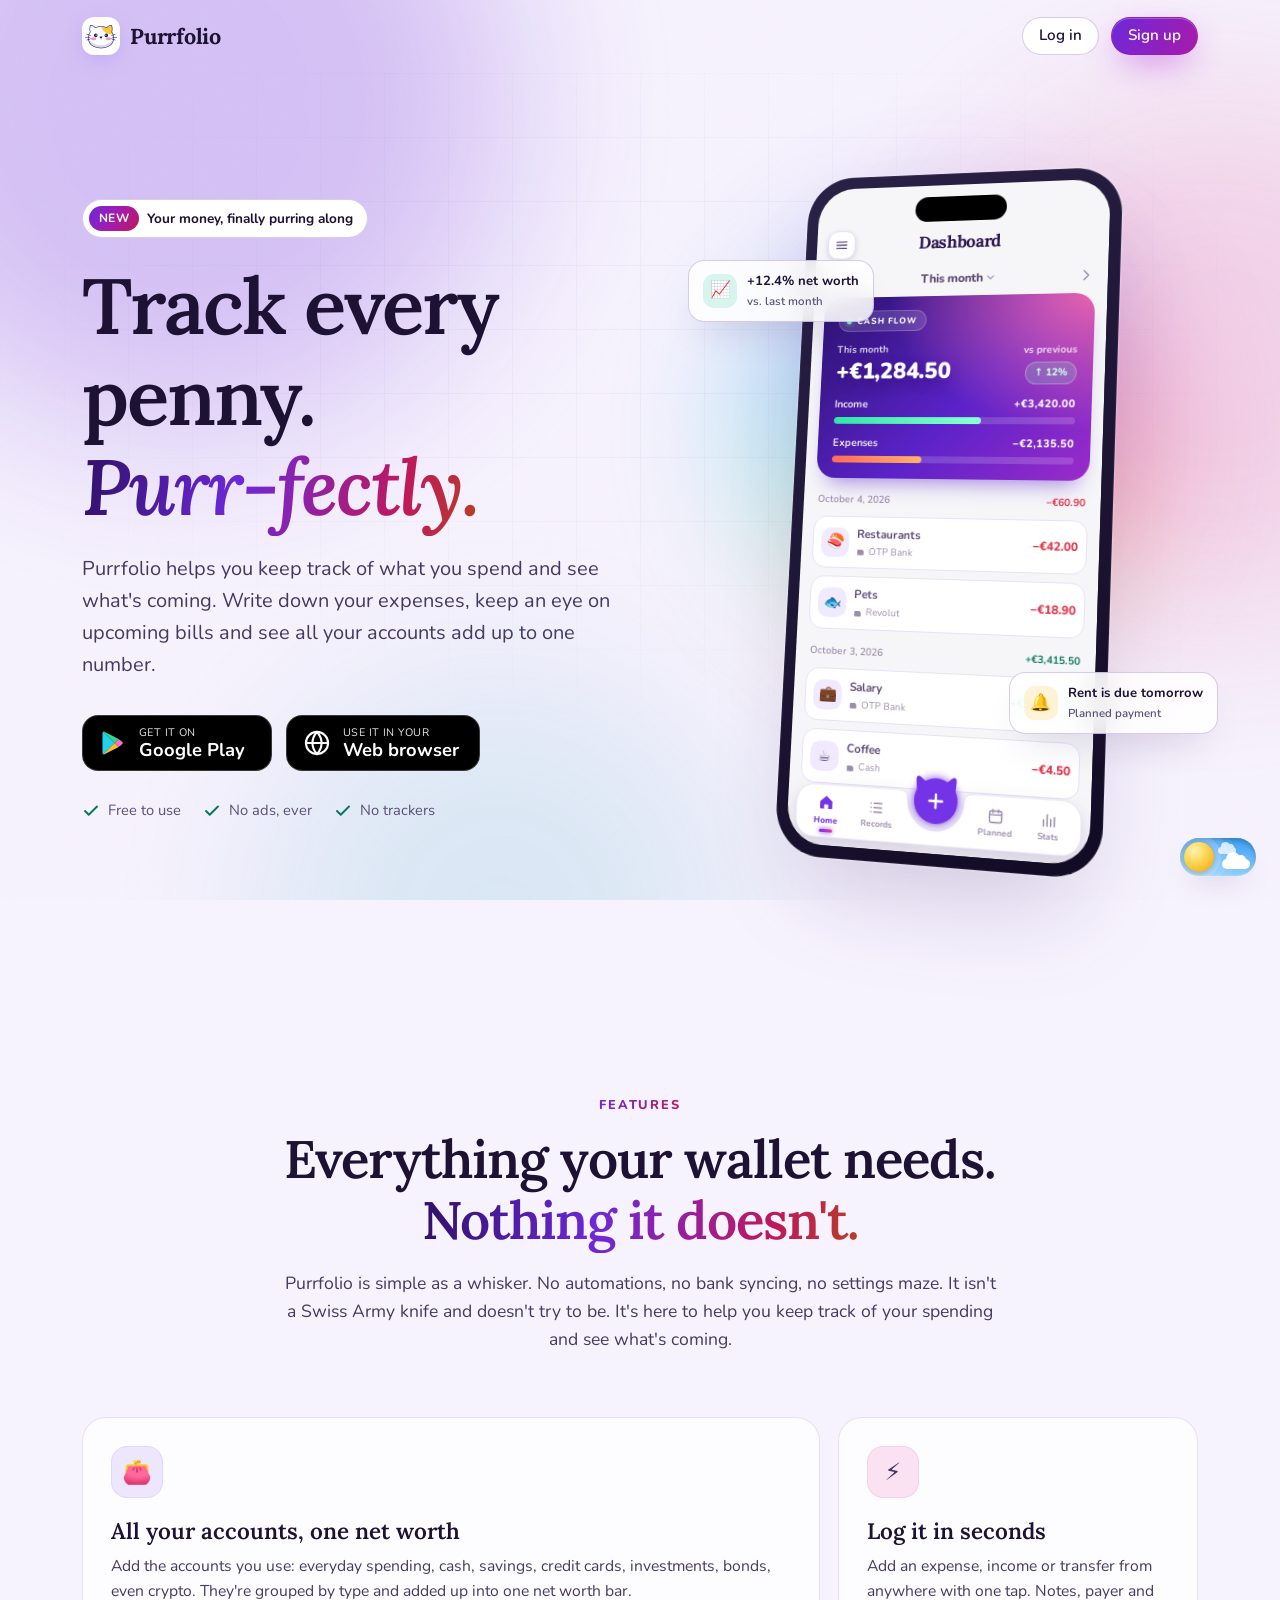
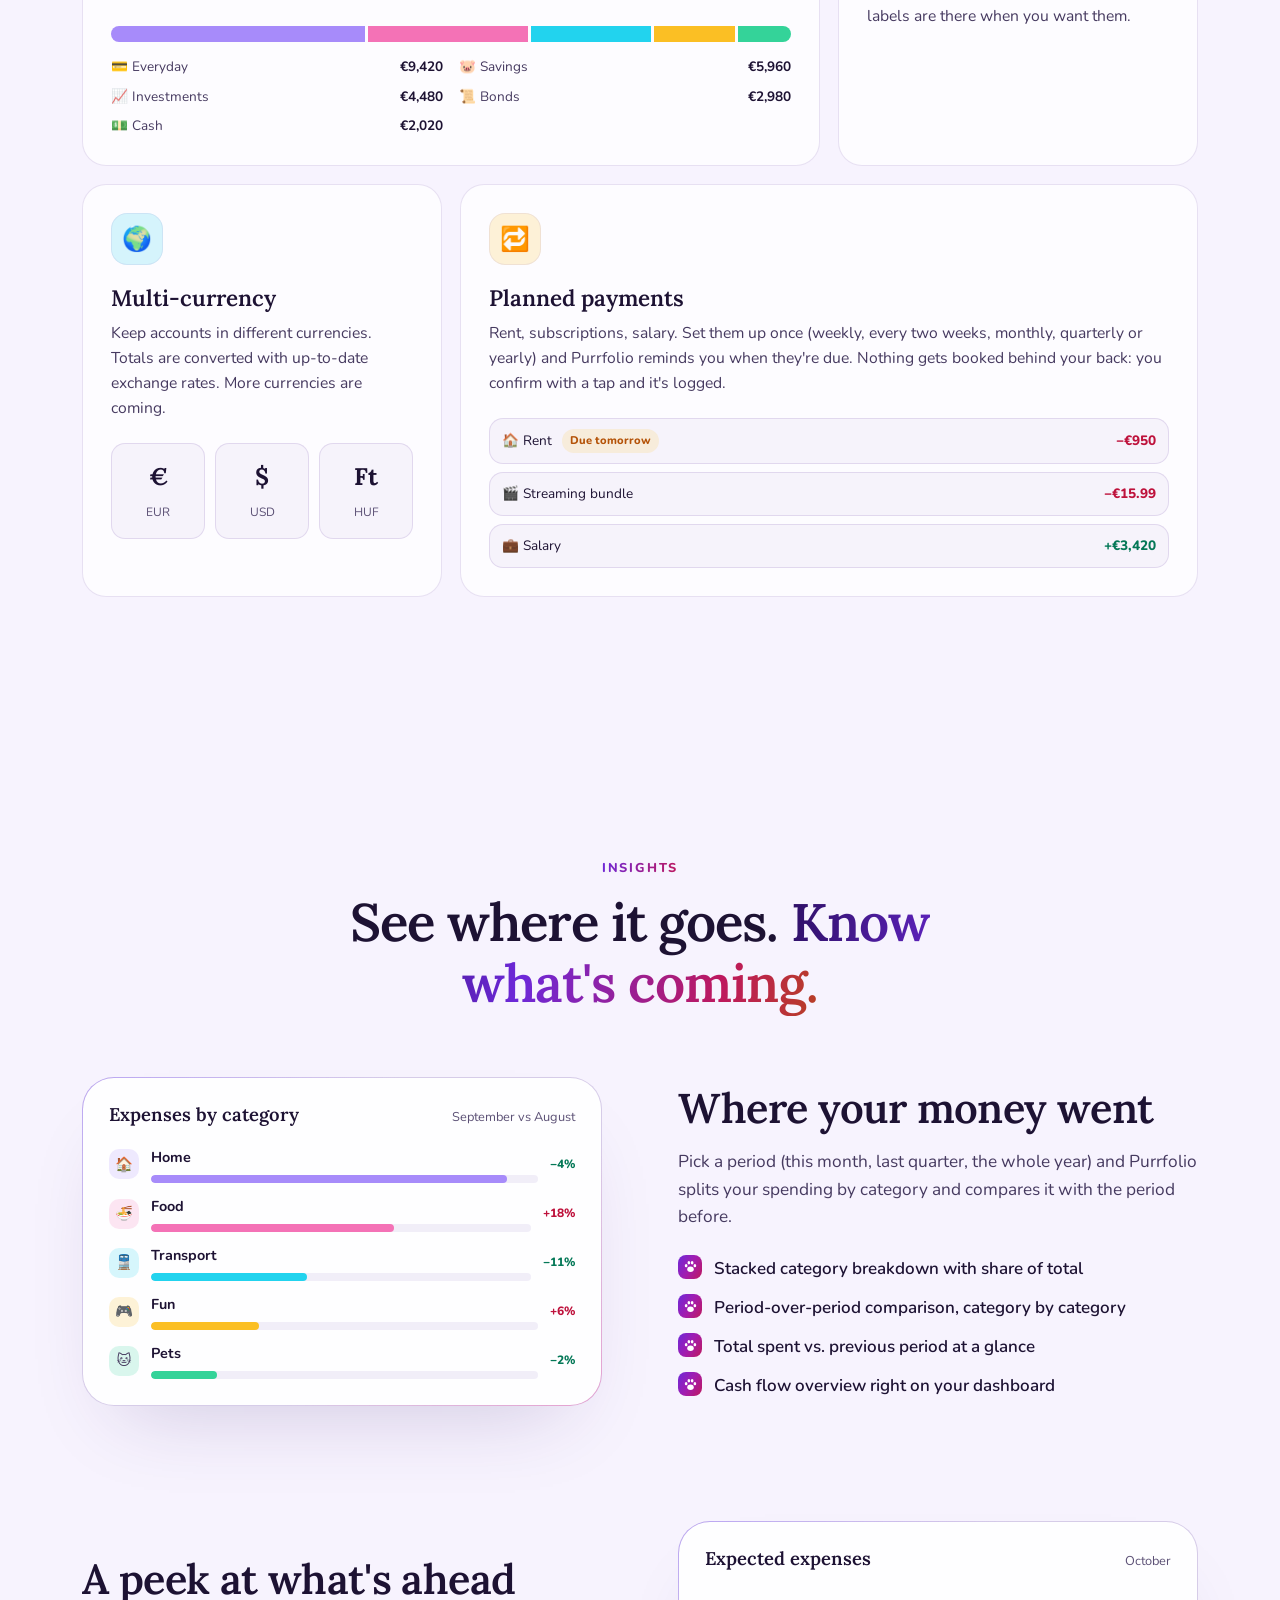
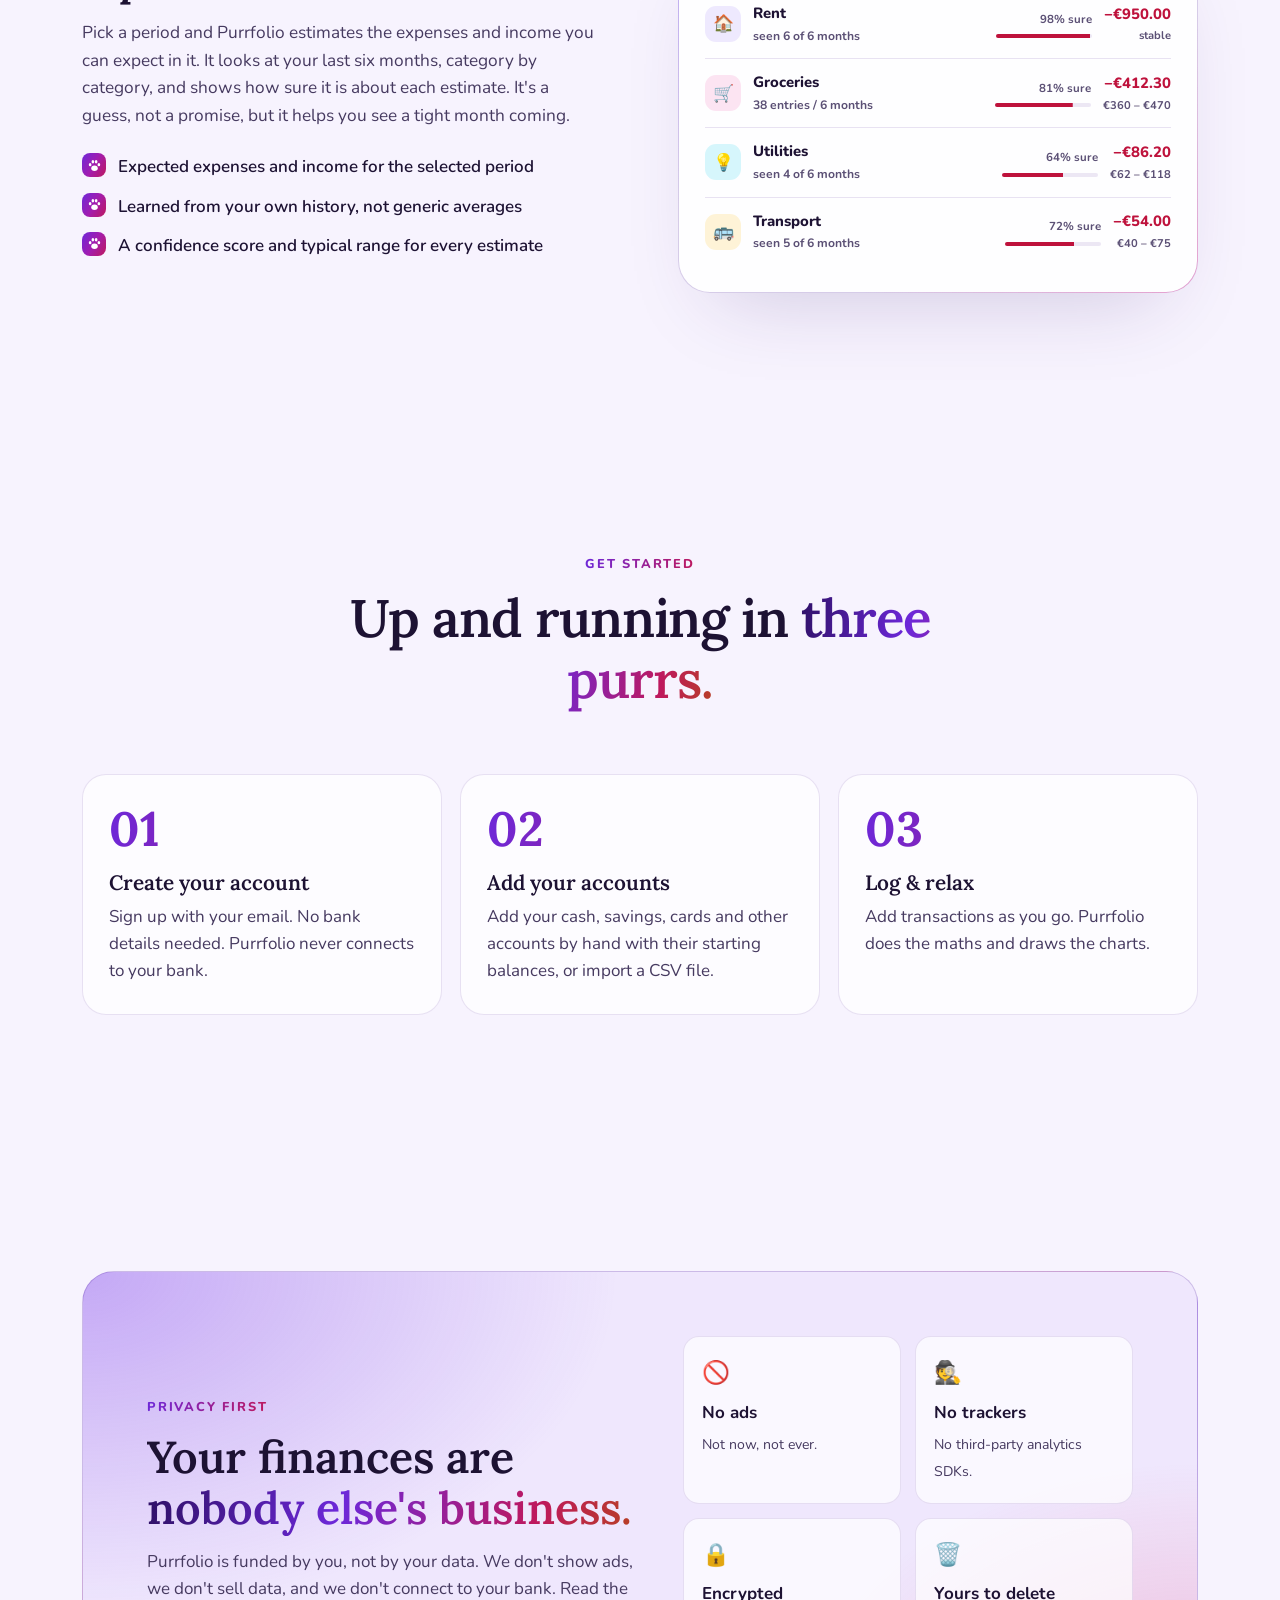
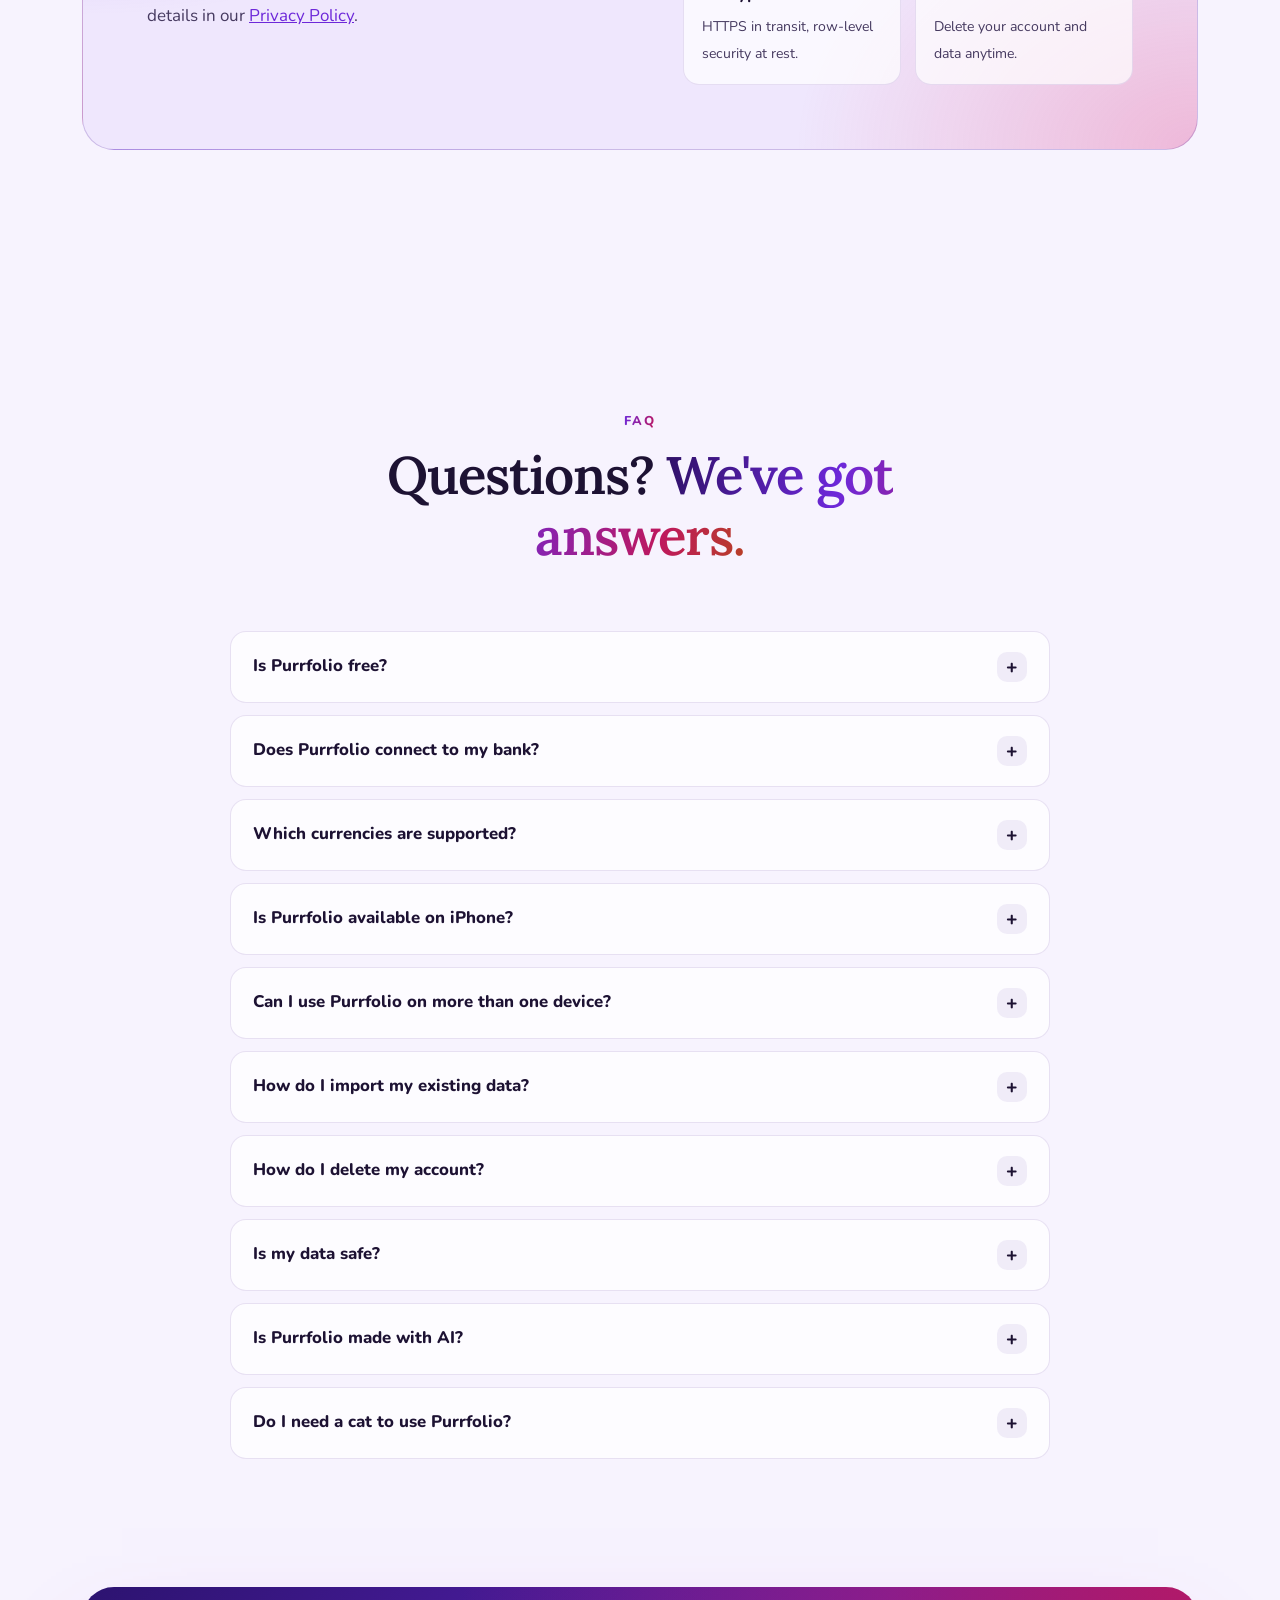
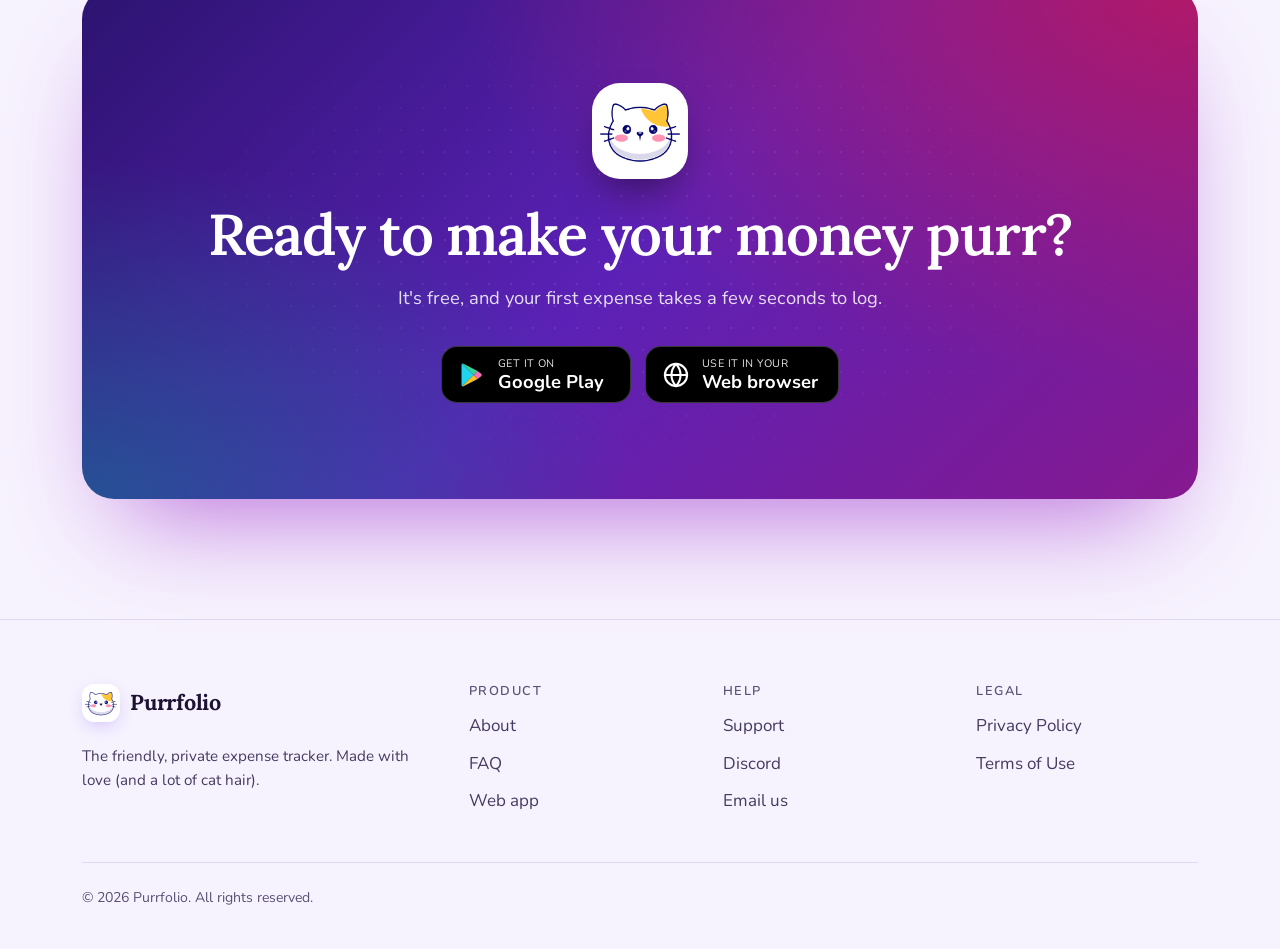
==== commit 4b13d5dd: "Link Google Play listing and remove beta tester page Co-Authored-By: Claude Sonnet 5.5 <noreply@anth" ====
--- a/index.html
+++ b/index.html
@@ -50,7 +50,7 @@
           <h1>Track every penny.<br><em class="gradient-text">Purr-fectly.</em></h1>
           <p class="hero-lead">Purrfolio helps you keep track of what you spend and see what's coming. Write down your expenses, keep an eye on upcoming bills and see all your accounts add up to one number.</p>
           <div class="hero-ctas" id="download">
-            <a class="store-btn" href="#download" aria-label="Get it on Google Play">
+            <a class="store-btn" href="https://play.google.com/store/apps/details?id=com.getpurrfolio.app" aria-label="Get it on Google Play">
               <svg viewBox="0 0 24 24" aria-hidden="true"><path fill="#22d3ee" d="M3.6 2.3 13.4 12l-9.8 9.7c-.4-.2-.6-.6-.6-1.1V3.4c0-.5.2-.9.6-1.1z"/><path fill="#34d399" d="M16.8 8.6 13.4 12 3.6 2.3c.1 0 .2-.1.3-.1.3 0 .5.1.8.2l12.1 6.2z"/><path fill="#fbbf24" d="m16.8 15.4-12.1 6.2c-.3.1-.5.2-.8.2-.1 0-.2 0-.3-.1L13.4 12l3.4 3.4z"/><path fill="#f472b6" d="M20.4 12c0 .5-.3 1-.8 1.3l-2.8 2.1L13.4 12l3.4-3.4 2.8 2.1c.5.3.8.8.8 1.3z"/></svg>
               <span><small>GET IT ON</small><strong>Google Play</strong></span>
             </a>
@@ -416,7 +416,7 @@
         <h2>Ready to make your money purr?</h2>
         <p>It's free, and your first expense takes a few seconds to log.</p>
         <div class="hero-ctas">
-          <a class="store-btn" href="#download" aria-label="Get it on Google Play">
+          <a class="store-btn" href="https://play.google.com/store/apps/details?id=com.getpurrfolio.app" aria-label="Get it on Google Play">
             <svg viewBox="0 0 24 24" aria-hidden="true"><path fill="#22d3ee" d="M3.6 2.3 13.4 12l-9.8 9.7c-.4-.2-.6-.6-.6-1.1V3.4c0-.5.2-.9.6-1.1z"/><path fill="#34d399" d="M16.8 8.6 13.4 12 3.6 2.3c.1 0 .2-.1.3-.1.3 0 .5.1.8.2l12.1 6.2z"/><path fill="#fbbf24" d="m16.8 15.4-12.1 6.2c-.3.1-.5.2-.8.2-.1 0-.2 0-.3-.1L13.4 12l3.4 3.4z"/><path fill="#f472b6" d="M20.4 12c0 .5-.3 1-.8 1.3l-2.8 2.1L13.4 12l3.4-3.4 2.8 2.1c.5.3.8.8.8 1.3z"/></svg>
             <span><small>GET IT ON</small><strong>Google Play</strong></span>
           </a>
@@ -449,7 +449,7 @@
           <ul>
             <li><a href="support.html">Support</a></li>
             <li><a href="https://discord.gg/PWwK8bvvQa">Discord</a></li>
-            <li><a href="mailto:purrfolioapp@proton.me">Email us</a></li>
+            <li><a href="mailto:meow@purrfolio.app">Email us</a></li>
           </ul>
         </div>
         <div>
--- a/assets/styles.css
+++ b/assets/styles.css
@@ -828,6 +828,9 @@
   display: grid; place-items: center; font-weight: 900; color: #fff; background: var(--gradient);
 }
 
+.steps-list-spaced li { margin-bottom: 32px; }
+.steps-list-spaced .btn { margin-top: 12px; }
+
 /* ---------- Reveal animations ---------- */
 
 .reveal { opacity: 0; transform: translateY(28px); transition: opacity 0.9s var(--ease-out), transform 0.9s var(--ease-out); transition-delay: var(--d, 0s); }
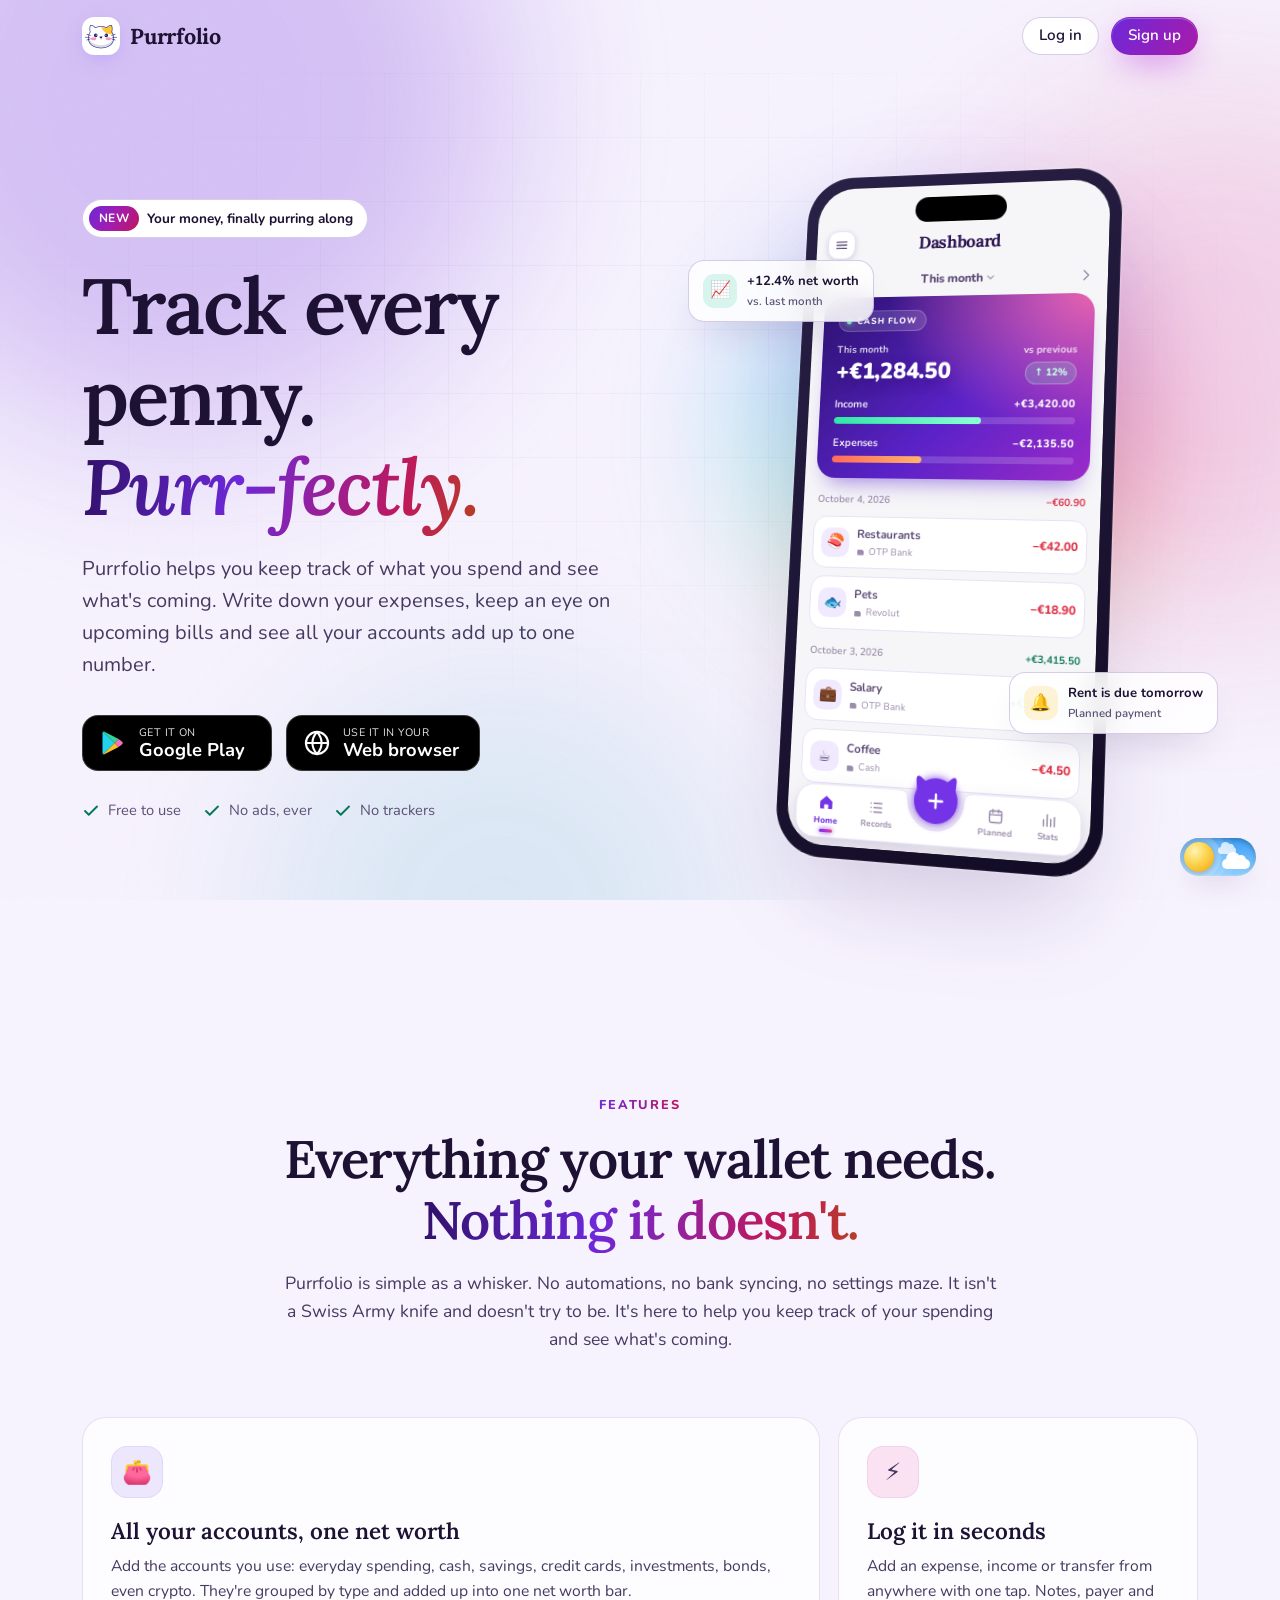
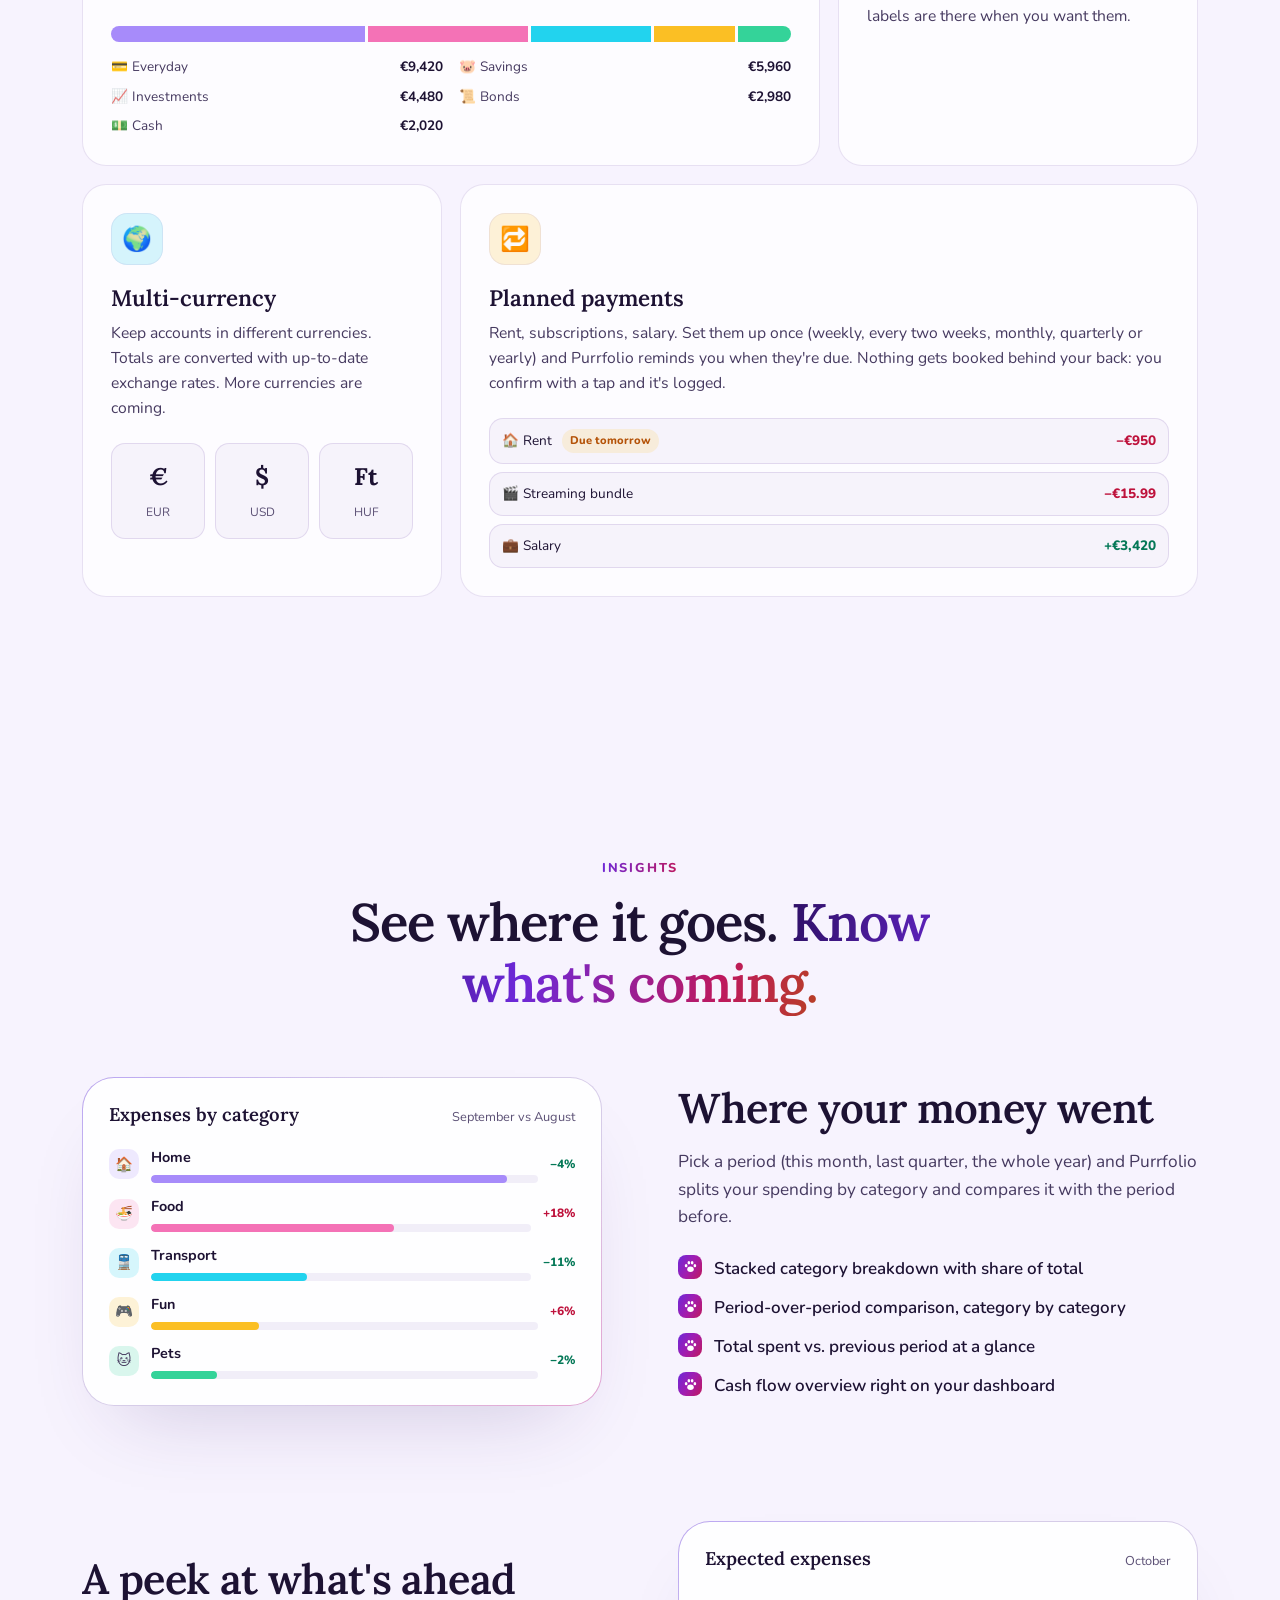
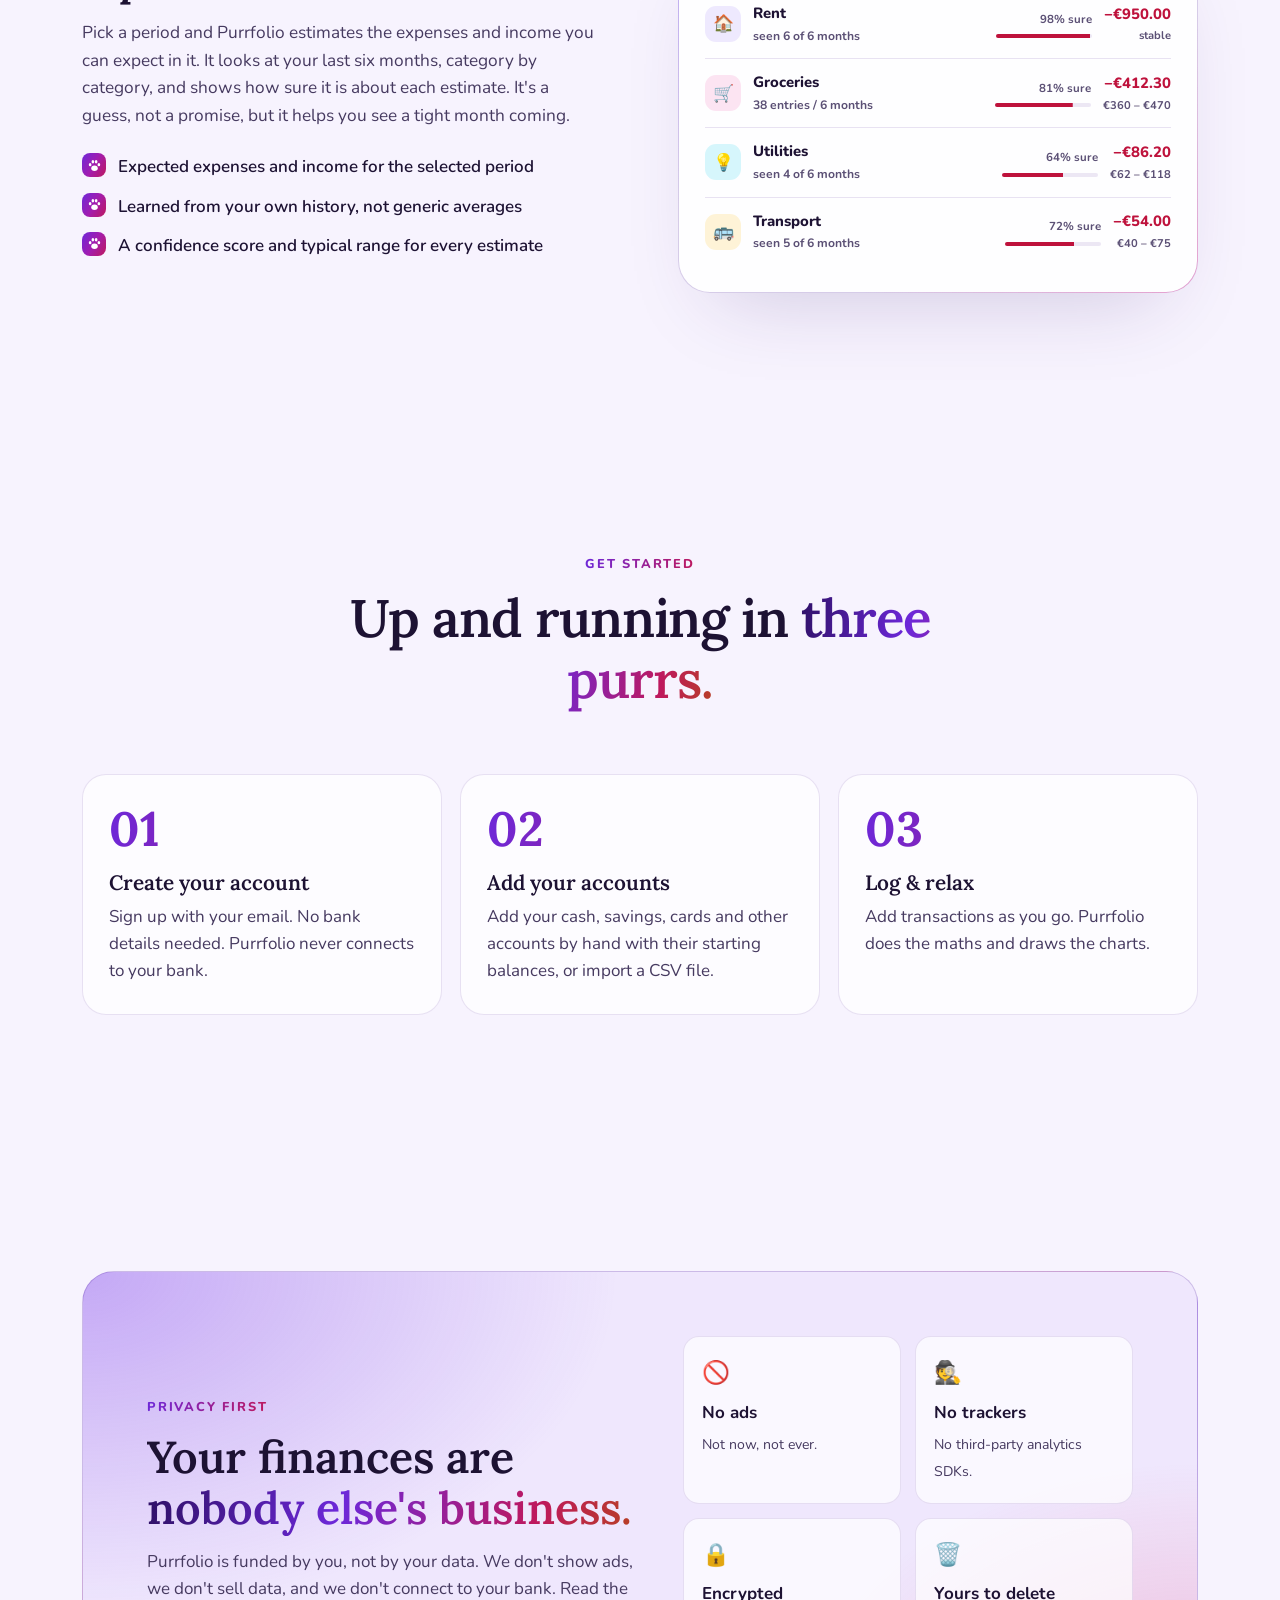
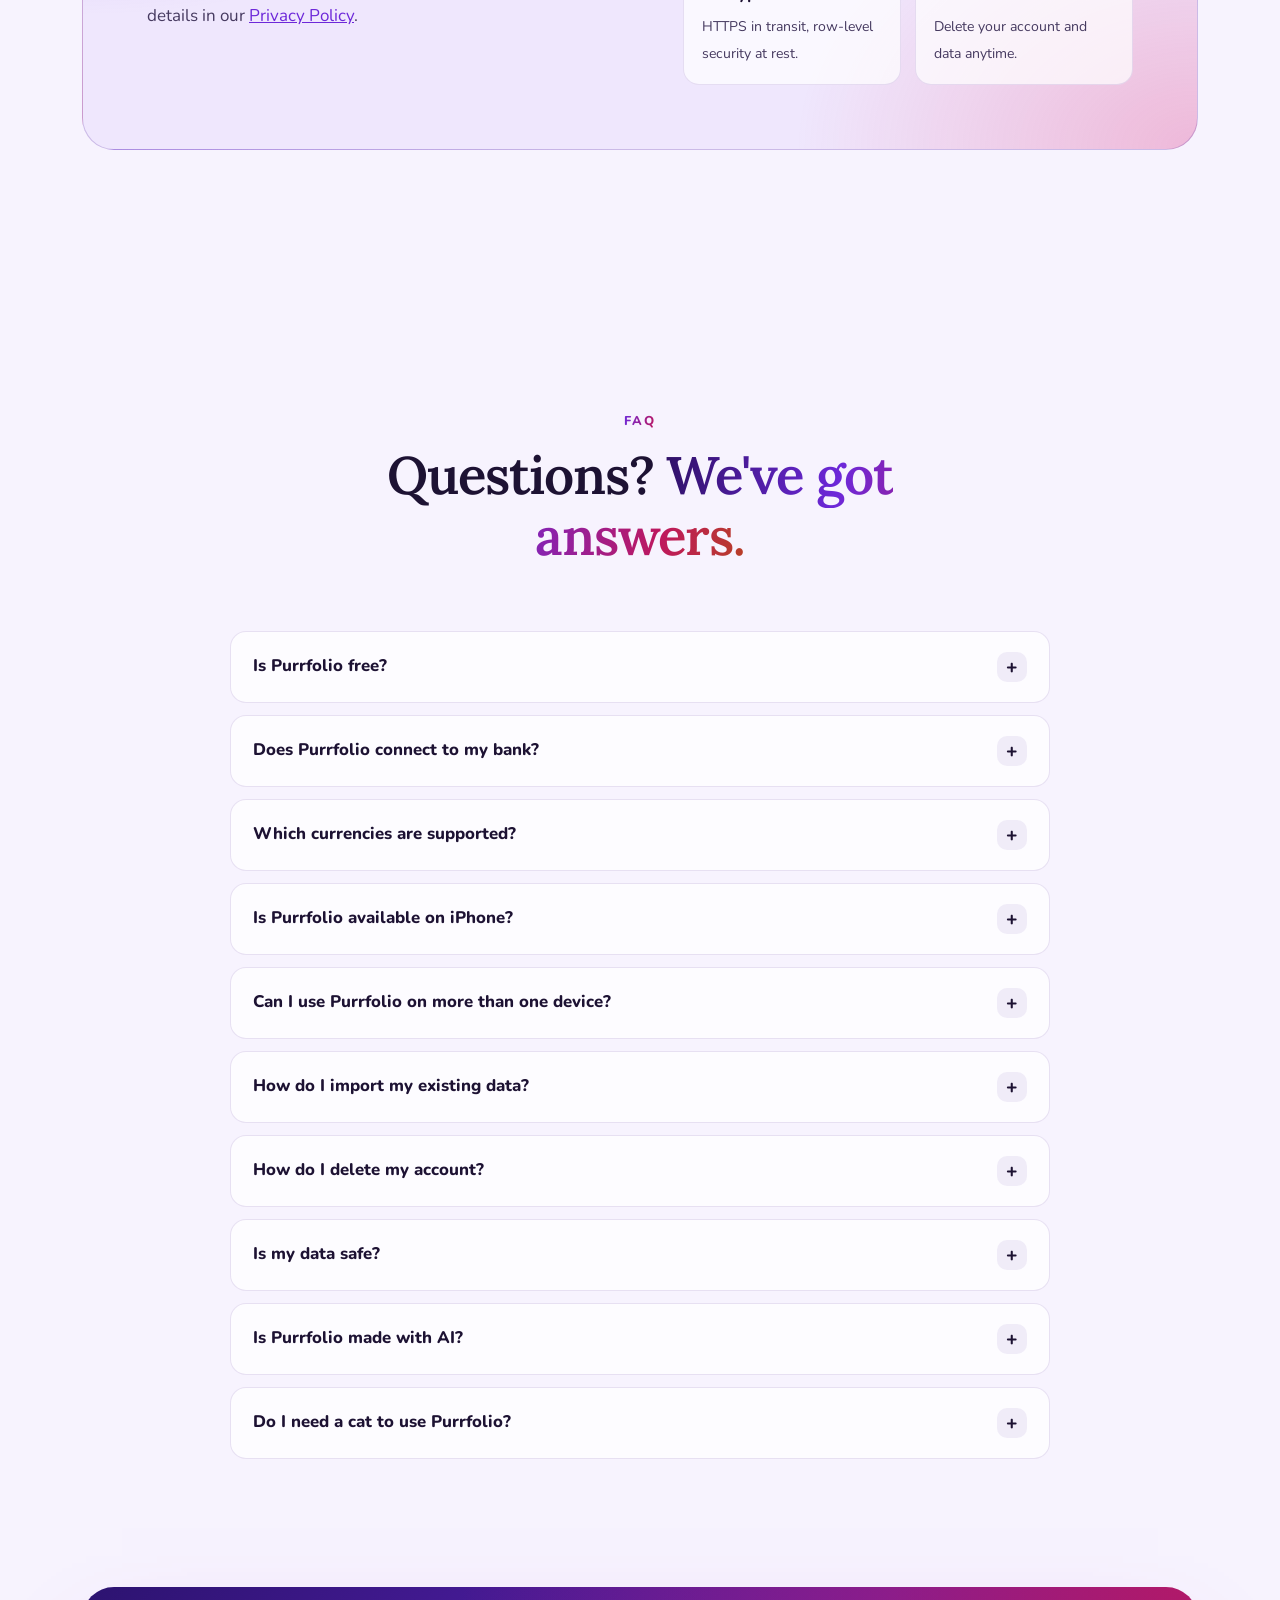
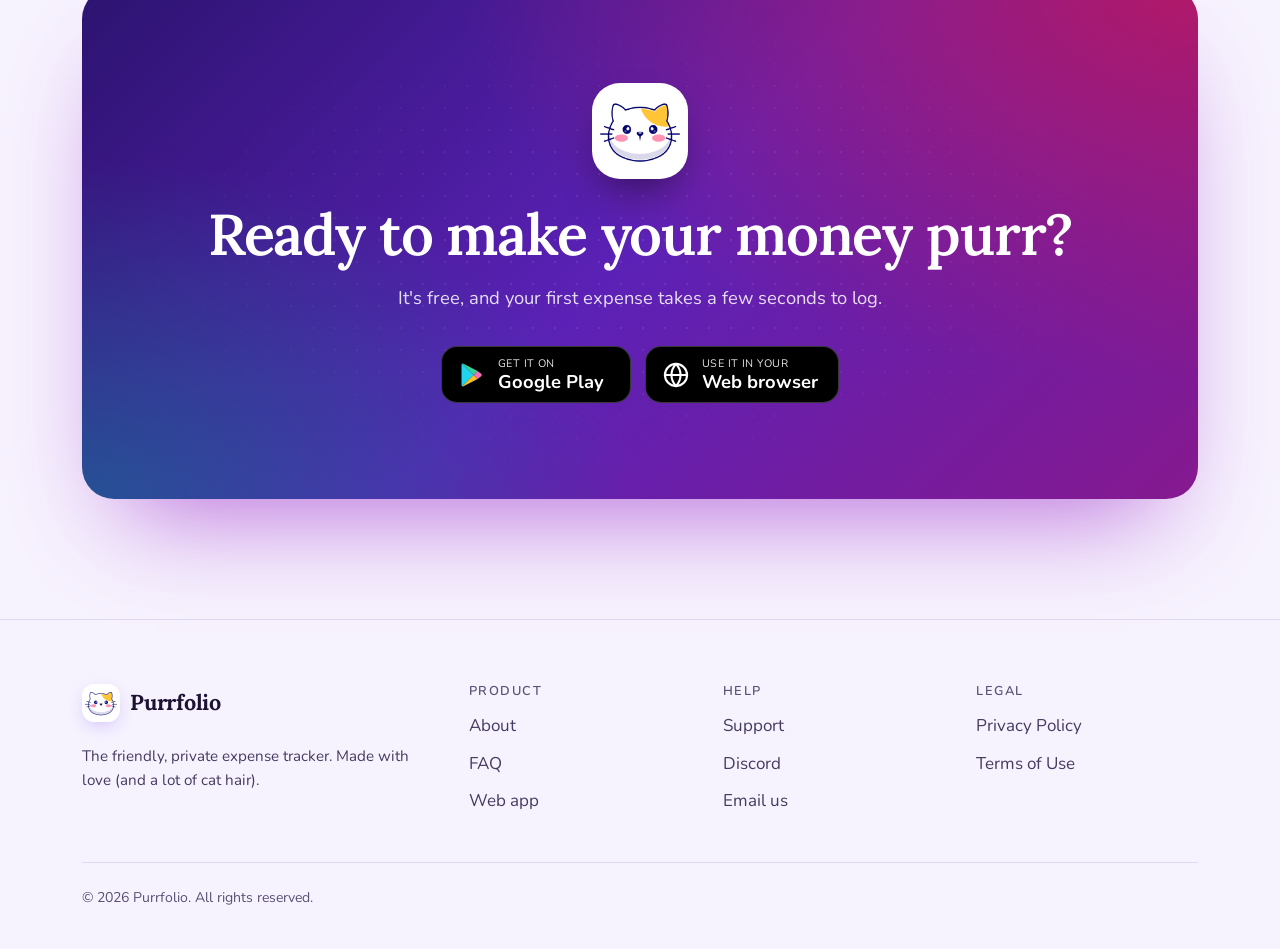
==== commit 3db37903: "Add social link preview image Co-Authored-By: Claude Sonnet 5.5 <noreply@anthropic.com> Claude-Sessi" ====
--- a/index.html
+++ b/index.html
@@ -13,8 +13,15 @@
   <meta property="og:type" content="website">
   <meta property="og:title" content="Purrfolio: the purr-fectly simple expense tracker">
   <meta property="og:description" content="Keep track of your spending and see what's coming. Simple as a whisker.">
-  <meta property="og:image" content="assets/logo.png">
-  <meta name="twitter:card" content="summary">
+  <meta property="og:url" content="https://purrfolio.app/">
+  <meta property="og:image" content="https://purrfolio.app/assets/og-image.png">
+  <meta property="og:image:width" content="1200">
+  <meta property="og:image:height" content="630">
+  <meta property="og:image:alt" content="Purrfolio: Track every penny. Purr-fectly. Dashboard preview on a phone.">
+  <meta name="twitter:card" content="summary_large_image">
+  <meta name="twitter:title" content="Purrfolio: the purr-fectly simple expense tracker">
+  <meta name="twitter:description" content="Keep track of your spending and see what's coming. Simple as a whisker.">
+  <meta name="twitter:image" content="https://purrfolio.app/assets/og-image.png">
 
   <link rel="preconnect" href="https://fonts.googleapis.com">
   <link rel="preconnect" href="https://fonts.gstatic.com" crossorigin>
--- a/assets/styles.css
+++ b/assets/styles.css
@@ -254,7 +254,7 @@
 }
 .btn:hover { transform: translateY(-2px); }
 .btn-primary {
-  color: #fff; background: var(--gradient); background-size: 200% 100%;
+  color: #fff; background: var(--gradient); background-size: 200% 100%; background-origin: border-box;
   box-shadow: 0 12px 34px -10px rgba(182, 42, 217, 0.75), inset 0 1px 0 rgba(255,255,255,0.25);
 }
 .btn-primary:hover { background-position: 100% 0; box-shadow: 0 18px 44px -10px rgba(236, 63, 122, 0.8), inset 0 1px 0 rgba(255,255,255,0.25); }
